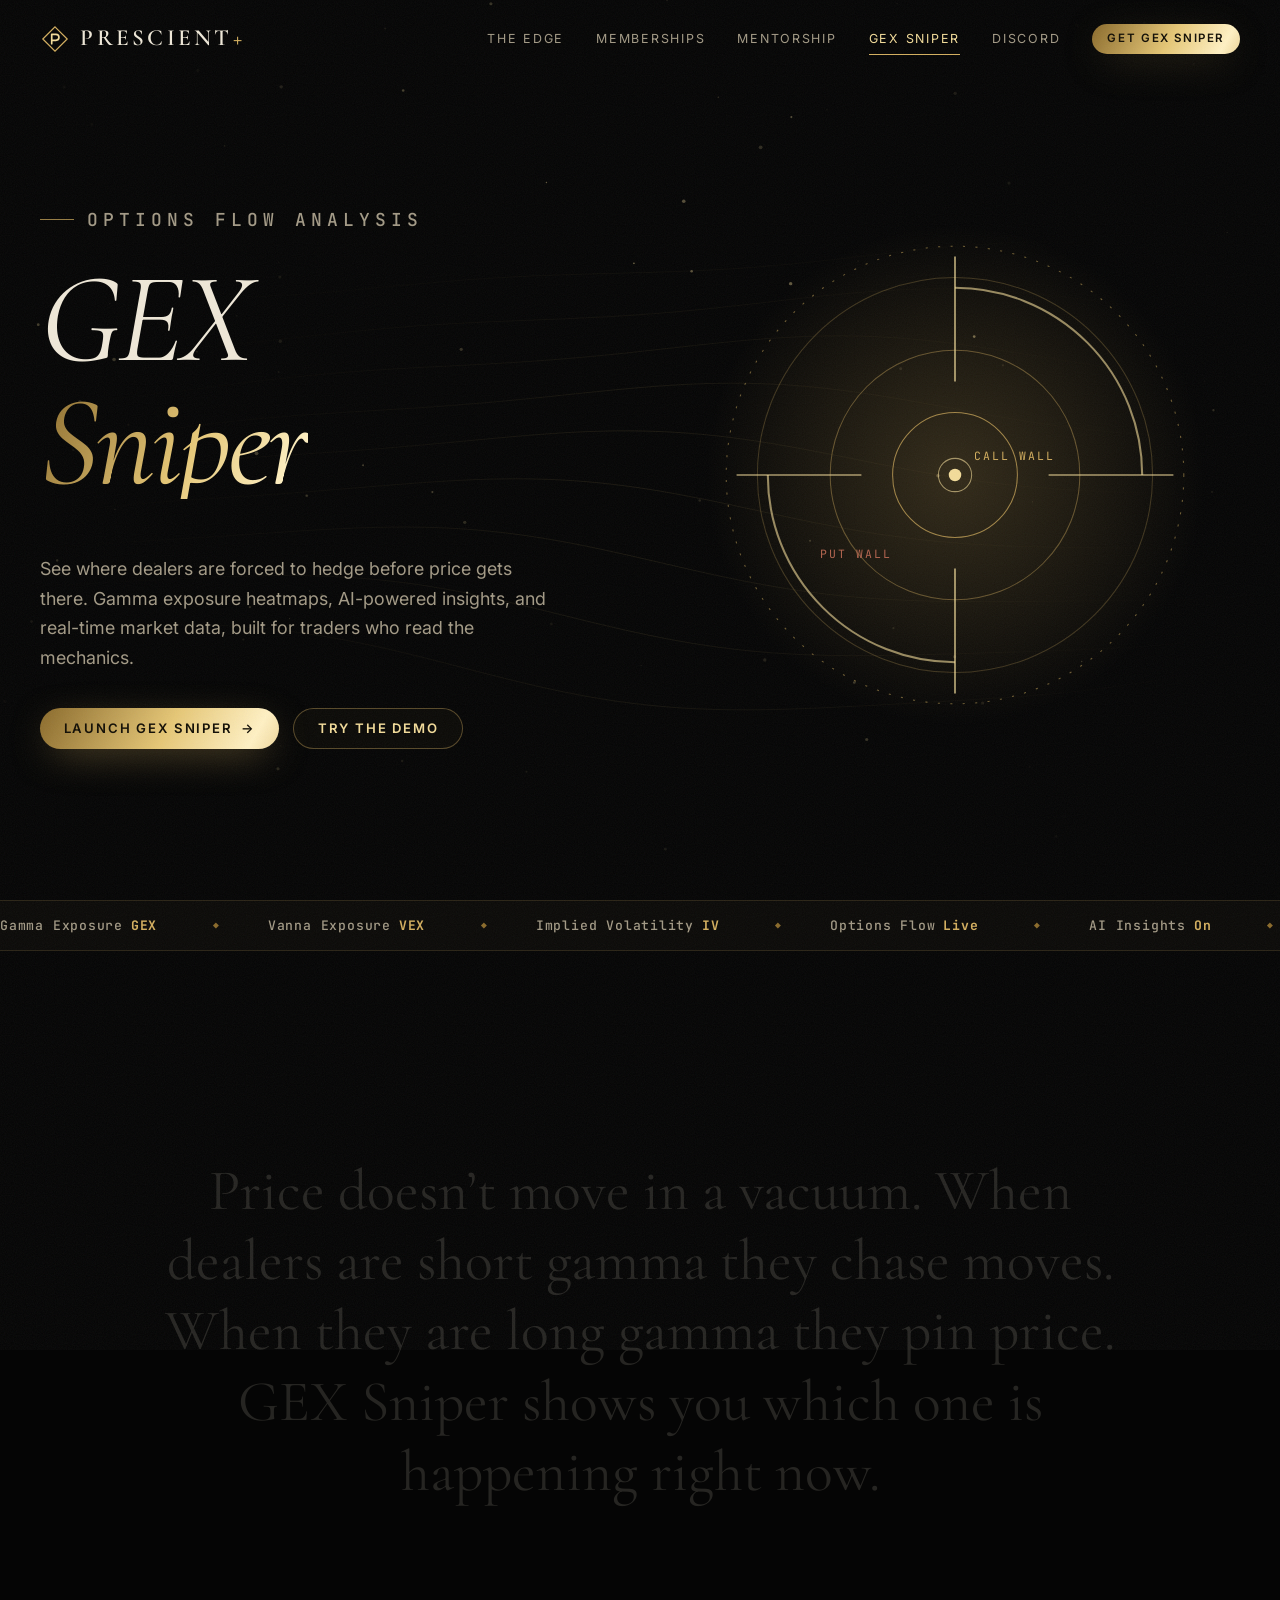
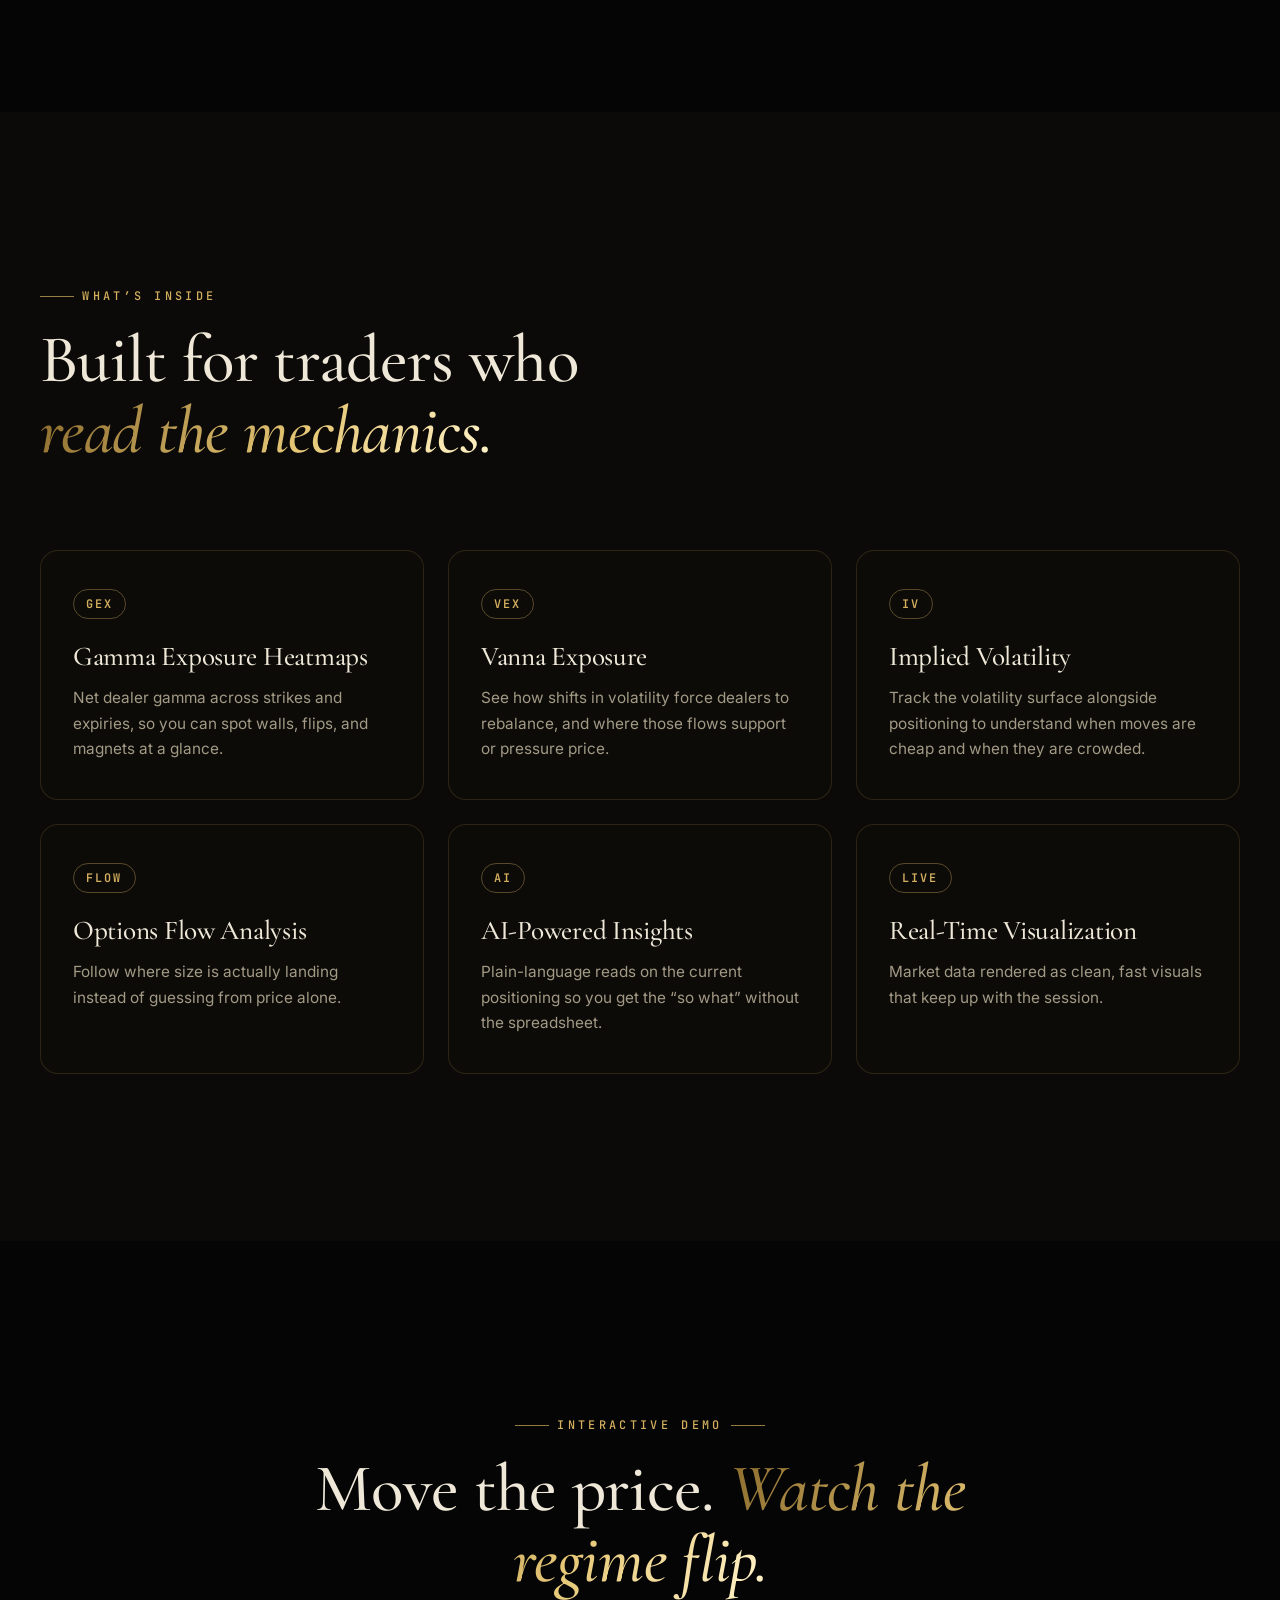
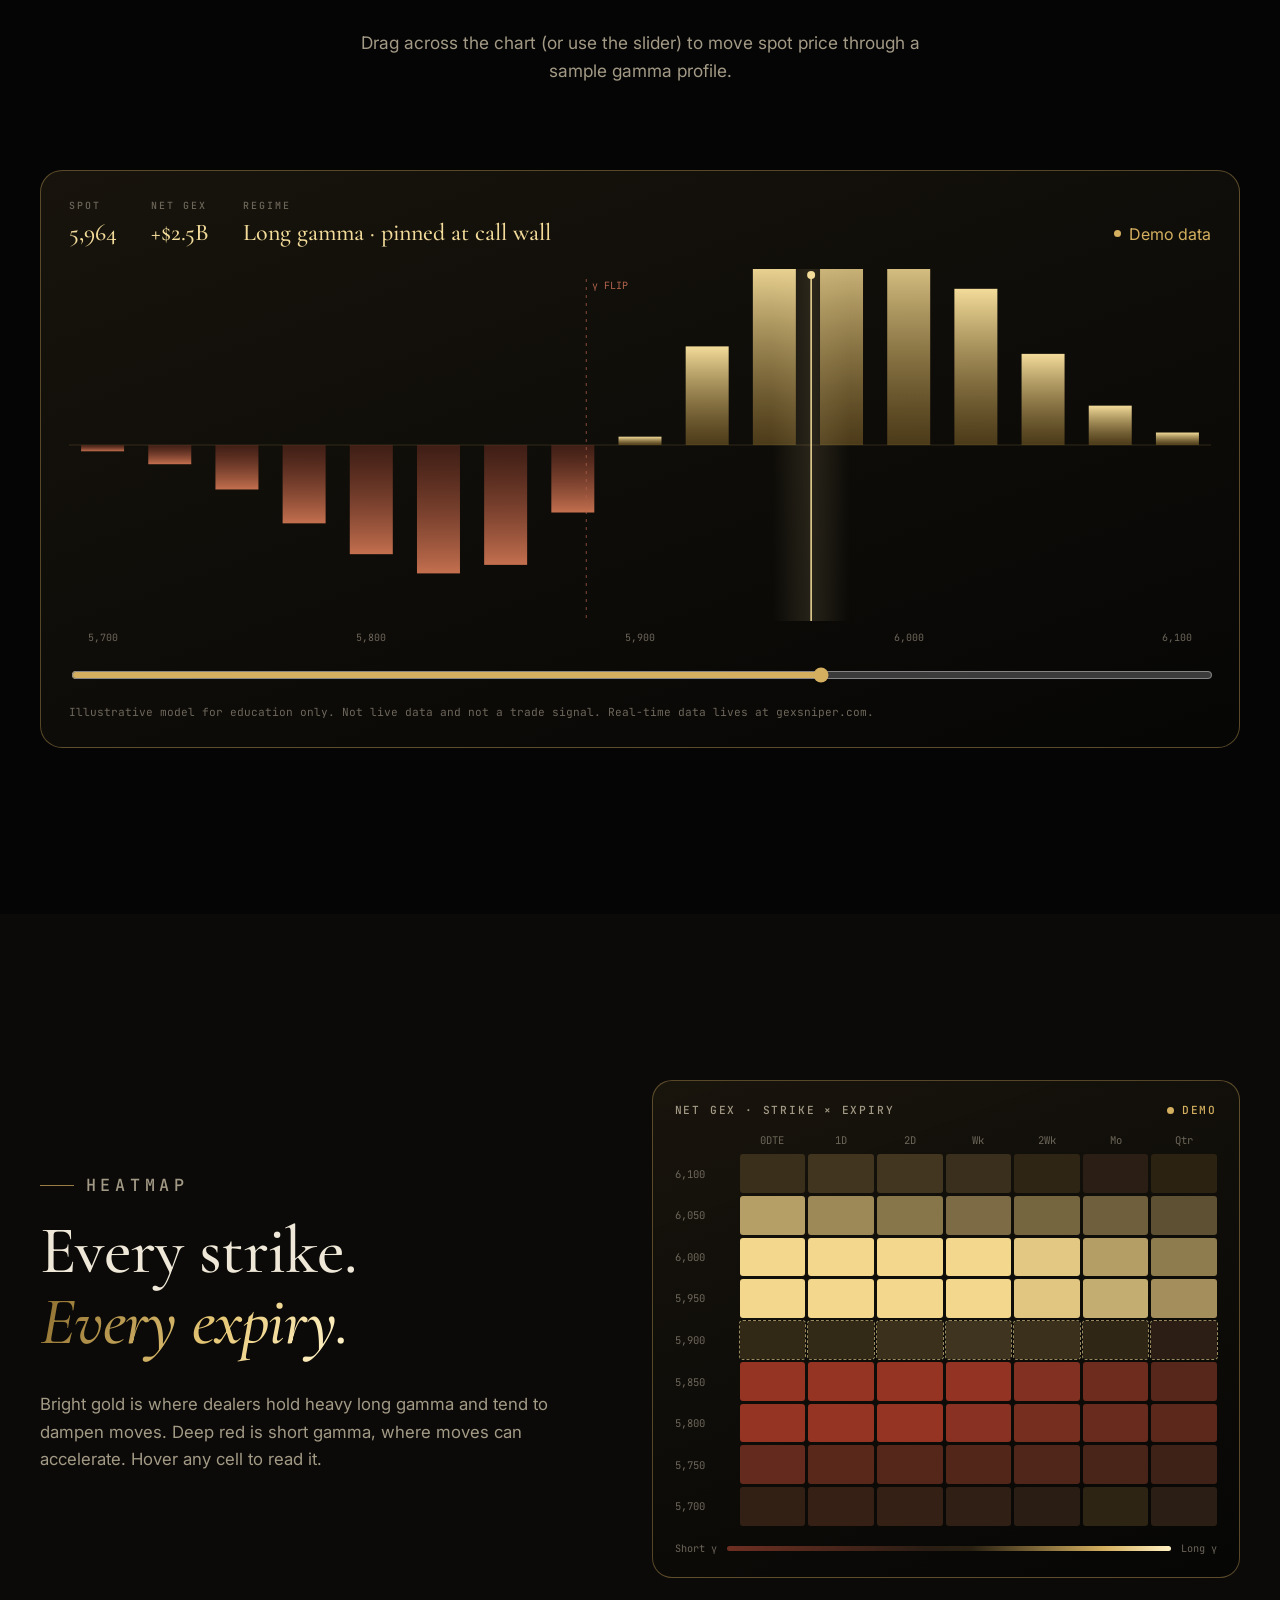
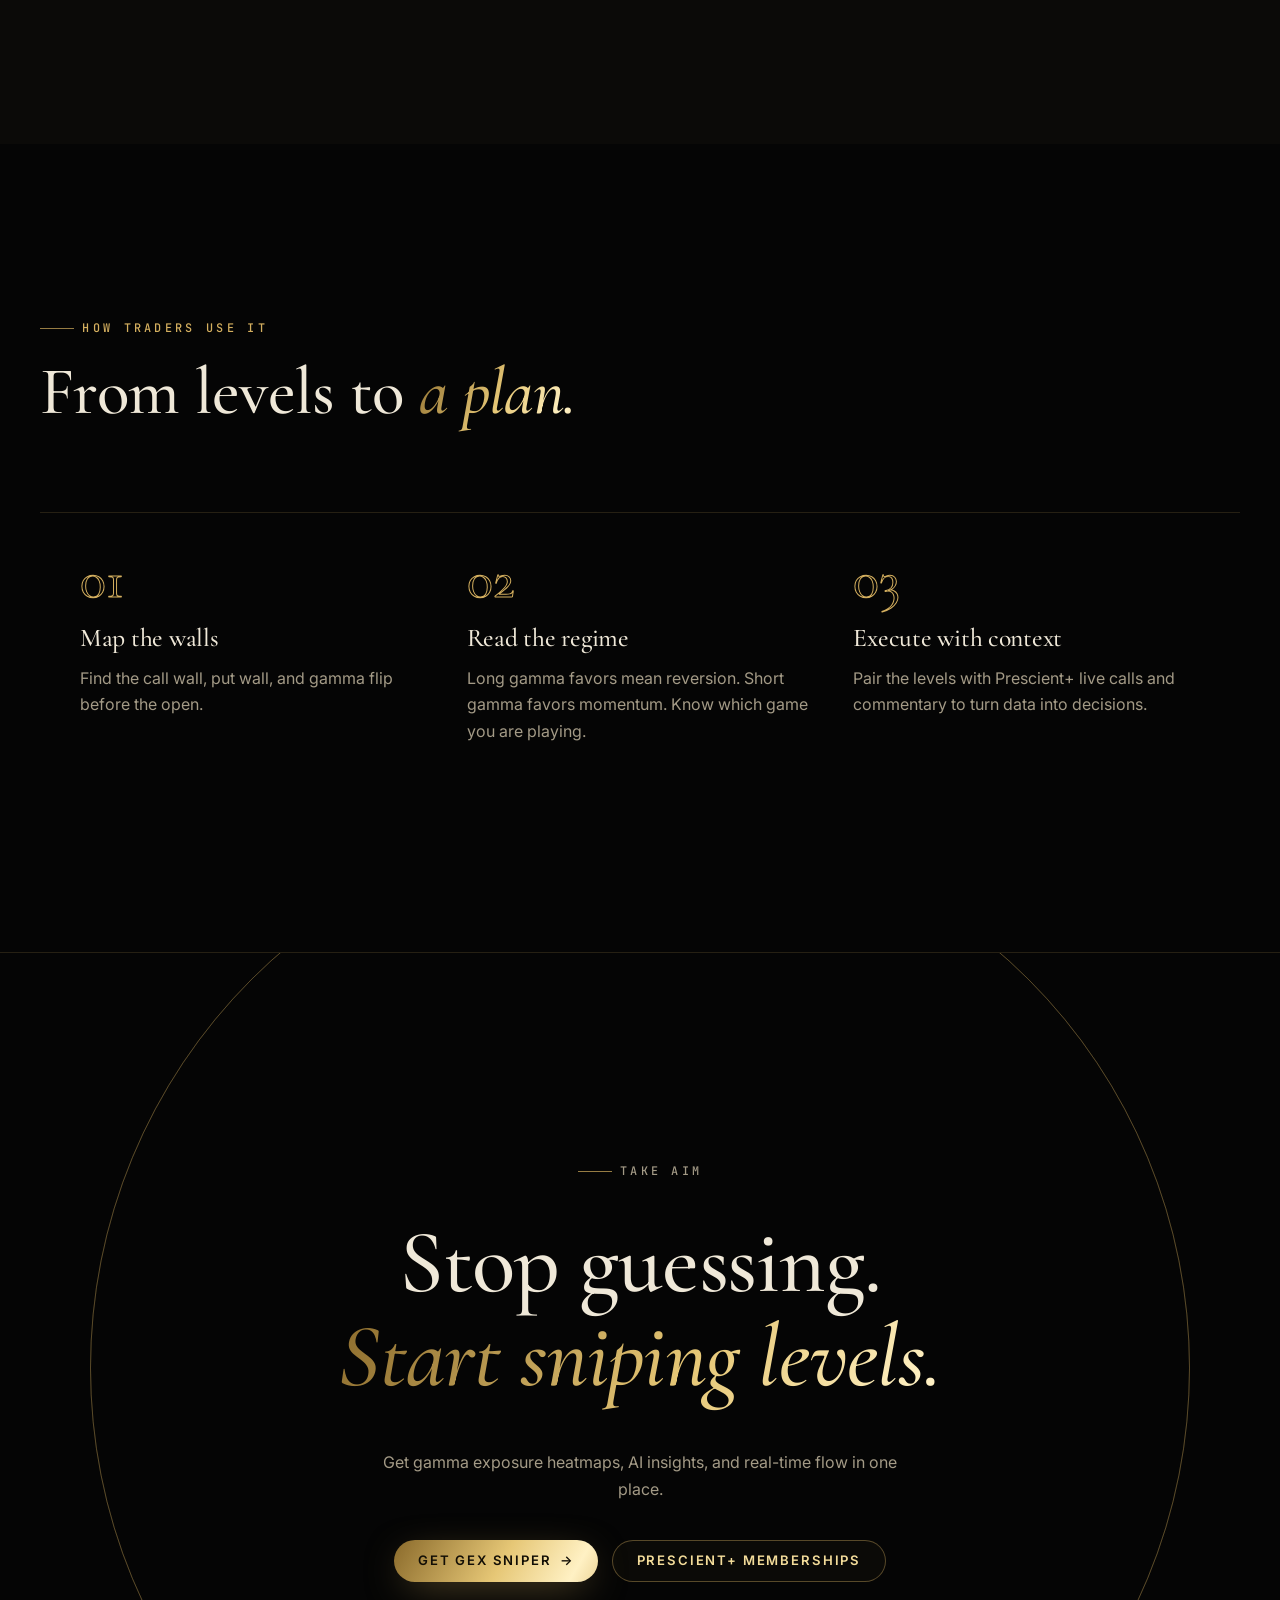
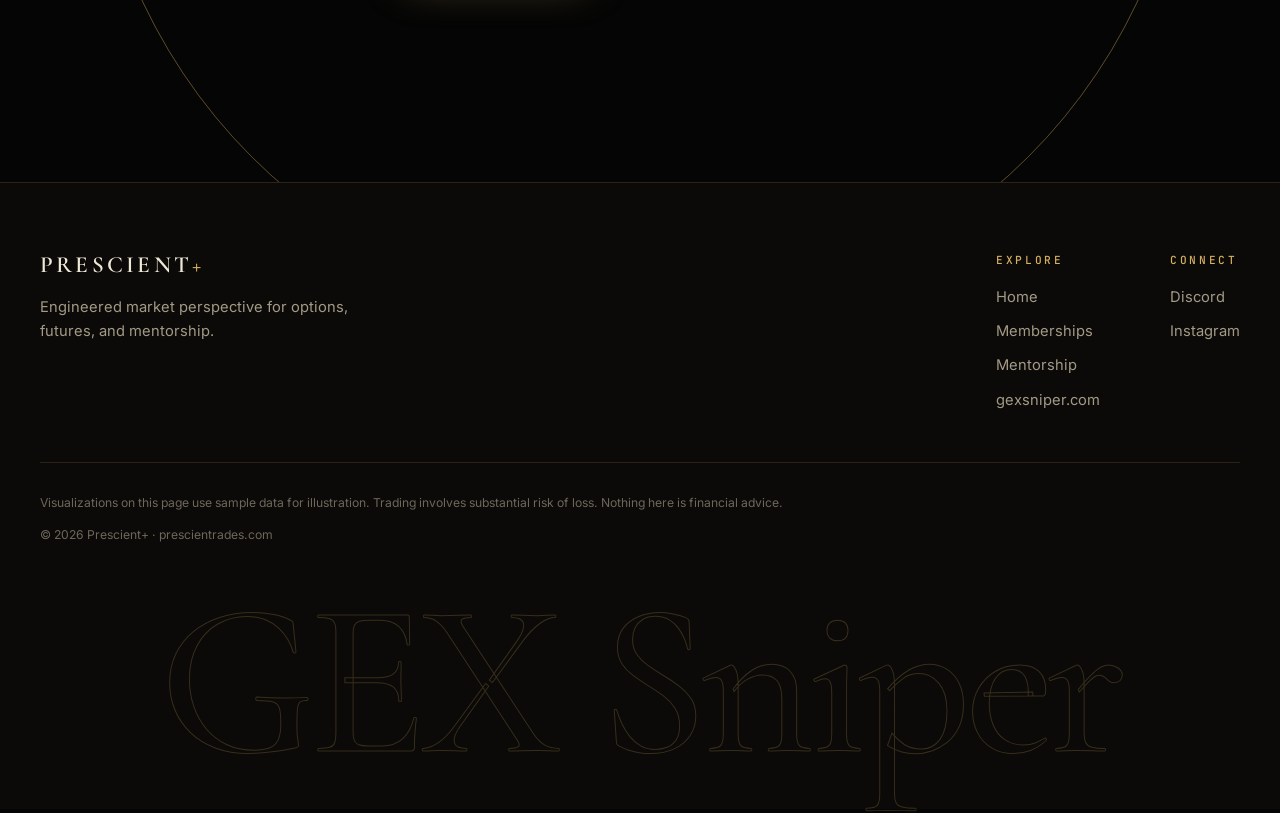
==== gex-sniper.html @ 13429744 "Rebuild site with black and gold immersive design, add GEX Sniper page - New elegant black/gold desi" ====
<!doctype html>
<html lang="en">
<head>
  <meta charset="UTF-8" />
  <meta name="viewport" content="width=device-width, initial-scale=1.0" />
  <title>GEX Sniper | Gamma Exposure Heatmaps &amp; Options Flow Analysis · Prescient+</title>
  <meta name="description" content="GEX Sniper: advanced options flow analysis with gamma exposure heatmaps, AI-powered insights, and real-time market data visualization. Recommended by Prescient+." />
  <link rel="canonical" href="https://prescientrades.com/gex-sniper.html" />
  <meta name="theme-color" content="#050505" />
  <meta property="og:type" content="website" />
  <meta property="og:title" content="GEX Sniper | See Where Dealers Are Forced to Hedge" />
  <meta property="og:description" content="Gamma exposure heatmaps, AI-powered insights, and real-time options flow." />
  <meta property="og:image" content="https://prescientrades.com/og-image.png" />
  <link rel="icon" type="image/svg+xml" href="favicon.svg" />
  <link rel="preconnect" href="https://fonts.googleapis.com" />
  <link rel="preconnect" href="https://fonts.gstatic.com" crossorigin />
  <link href="https://fonts.googleapis.com/css2?family=Cormorant+Garamond:ital,wght@0,400;0,500;0,600;1,400;1,500&family=Inter:wght@400;500;600;700&family=JetBrains+Mono:wght@400;500;600&display=swap" rel="stylesheet" />
  <link rel="stylesheet" href="styles.css" />
</head>
<body>
  <div class="loader" id="loader" aria-hidden="true">
    <div class="loader__mark">
      <svg viewBox="0 0 32 32" fill="none"><circle cx="16" cy="16" r="11" stroke="#d4af5f" stroke-width="1"/><path d="M16 2v8M16 22v8M2 16h8M22 16h8" stroke="#f3dc9a" stroke-width="1.2" stroke-linecap="round"/></svg>
      <div class="loader__word">GEX Sniper</div>
    </div>
  </div>
  <div class="grain" aria-hidden="true"></div>
  <div class="progress" id="progress" aria-hidden="true"></div>
  <div class="cursor" aria-hidden="true"></div><div class="cursor-dot" aria-hidden="true"></div>

  <header class="nav" id="nav">
    <div class="container nav__inner">
      <a href="index.html" class="logo" aria-label="Prescient+ home">
        <svg viewBox="0 0 32 32" fill="none" aria-hidden="true"><path d="M16 3 L29 16 L16 29 L3 16 Z" stroke="#d4af5f" stroke-width="1.3"/><path d="M12.5 21 V11 h4.5 a3.2 3.2 0 0 1 0 6.4 h-4.5" stroke="#f3dc9a" stroke-width="1.8" stroke-linecap="round" stroke-linejoin="round"/></svg>
        <span>Prescient<b>+</b></span>
      </a>
      <nav class="nav__links" id="navLinks" aria-label="Main">
        <a href="index.html#edge">The Edge</a>
        <a href="index.html#memberships">Memberships</a>
        <a href="index.html#mentorship">Mentorship</a>
        <a href="gex-sniper.html" class="is-active">GEX Sniper</a>
        <a href="https://discord.gg/n8b2zAraX" target="_blank" rel="noopener">Discord</a>
        <a href="https://gexsniper.com/" class="btn btn--gold btn--sm magnetic" target="_blank" rel="noopener">Get GEX Sniper</a>
      </nav>
      <button class="nav__burger" id="navBurger" aria-label="Toggle menu" aria-expanded="false"><span></span><span></span></button>
    </div>
  </header>

  <main id="top">
    <section class="gx-hero">
      <canvas class="hero__canvas" id="heroCanvas" aria-hidden="true"></canvas>
      <div class="hero__vignette" aria-hidden="true"></div>
      <div class="container gx-hero__inner">
        <div>
          <p class="eyebrow hero__fade">Options Flow Analysis</p>
          <h1 class="hero__title"><span class="line"><span>GEX</span></span><span class="line"><span class="gold-text"><em>Sniper</em></span></span></h1>
          <p class="hero__fade d1">See where dealers are forced to hedge before price gets there. Gamma exposure heatmaps, AI-powered insights, and real-time market data, built for traders who read the mechanics.</p>
          <div class="hero__ctas hero__fade d2 gx-ctas">
            <a href="https://gexsniper.com/" class="btn btn--gold magnetic" target="_blank" rel="noopener">Launch GEX Sniper <span class="arrow">→</span></a>
            <a href="#profile" class="btn btn--line magnetic">Try the Demo</a>
          </div>
        </div>
        <div class="gx-scope hero__fade d2" aria-hidden="true" id="scope">
          <svg viewBox="0 0 500 500" fill="none">
            <defs><radialGradient id="sg"><stop offset="0" stop-color="#d4af5f" stop-opacity=".22"/><stop offset="1" stop-color="#d4af5f" stop-opacity="0"/></radialGradient></defs>
            <circle cx="250" cy="250" r="240" fill="url(#sg)"/>
            <g class="rot" stroke="#d4af5f" stroke-opacity=".5">
              <circle cx="250" cy="250" r="220" stroke-dasharray="2 10"/>
              <circle cx="250" cy="250" r="190" stroke-opacity=".25"/>
            </g>
            <g class="rot2" stroke="#f3dc9a" stroke-opacity=".6">
              <path d="M250 70 A180 180 0 0 1 430 250" stroke-width="2"/>
              <path d="M250 430 A180 180 0 0 1 70 250" stroke-width="2"/>
            </g>
            <circle cx="250" cy="250" r="120" stroke="#d4af5f" stroke-opacity=".4"/>
            <circle cx="250" cy="250" r="60" stroke="#d4af5f" stroke-opacity=".7"/>
            <path d="M250 40v120M250 340v120M40 250h120M340 250h120" stroke="#f3dc9a" stroke-width="1.2"/>
            <g id="scopeDot"><circle cx="250" cy="250" r="6" fill="#f3dc9a"/><circle cx="250" cy="250" r="16" stroke="#f3dc9a" stroke-opacity=".6"/></g>
            <text x="268" y="236" fill="#d4af5f" font-family="JetBrains Mono" font-size="11" letter-spacing="2">CALL WALL</text>
            <text x="120" y="330" fill="#b5654f" font-family="JetBrains Mono" font-size="11" letter-spacing="2">PUT WALL</text>
          </svg>
        </div>
      </div>
    </section>

    <div class="marquee" aria-hidden="true">
      <div class="marquee__track" id="marquee">
        <span>Gamma Exposure <b class="up">GEX</b></span>
        <span>Vanna Exposure <b class="up">VEX</b></span>
        <span>Implied Volatility <b class="up">IV</b></span>
        <span>Options Flow <b class="up">Live</b></span>
        <span>AI Insights <b class="up">On</b></span>
        <span>Heatmaps <b class="up">Strike × Expiry</b></span>
      </div>
    </div>

    <section class="manifesto">
      <div class="container">
        <p class="manifesto__text" data-words>Price doesn&rsquo;t move in a vacuum. When dealers are short gamma they <span class="g">chase moves</span>. When they are long gamma they <span class="g">pin price</span>. GEX Sniper shows you which one is happening right now.</p>
      </div>
    </section>

    <section class="section section--ink">
      <div class="container">
        <div class="section__head reveal">
          <p class="eyebrow">What&rsquo;s Inside</p>
          <h2>Built for traders who<br /><em class="gold-text">read the mechanics.</em></h2>
        </div>
        <div class="features">
          <article class="feature reveal"><span class="feature__k">GEX</span><h3>Gamma Exposure Heatmaps</h3><p>Net dealer gamma across strikes and expiries, so you can spot walls, flips, and magnets at a glance.</p></article>
          <article class="feature reveal" style="--d:.08s"><span class="feature__k">VEX</span><h3>Vanna Exposure</h3><p>See how shifts in volatility force dealers to rebalance, and where those flows support or pressure price.</p></article>
          <article class="feature reveal" style="--d:.16s"><span class="feature__k">IV</span><h3>Implied Volatility</h3><p>Track the volatility surface alongside positioning to understand when moves are cheap and when they are crowded.</p></article>
          <article class="feature reveal"><span class="feature__k">FLOW</span><h3>Options Flow Analysis</h3><p>Follow where size is actually landing instead of guessing from price alone.</p></article>
          <article class="feature reveal" style="--d:.08s"><span class="feature__k">AI</span><h3>AI-Powered Insights</h3><p>Plain-language reads on the current positioning so you get the &ldquo;so what&rdquo; without the spreadsheet.</p></article>
          <article class="feature reveal" style="--d:.16s"><span class="feature__k">LIVE</span><h3>Real-Time Visualization</h3><p>Market data rendered as clean, fast visuals that keep up with the session.</p></article>
        </div>
      </div>
    </section>

    <section class="section" id="profile">
      <div class="container">
        <div class="section__head section__head--center reveal">
          <p class="eyebrow">Interactive Demo</p>
          <h2>Move the price. <em class="gold-text">Watch the regime flip.</em></h2>
          <p class="section__sub">Drag across the chart (or use the slider) to move spot price through a sample gamma profile.</p>
        </div>
        <div class="profile reveal">
          <div class="profile__top">
            <div class="profile__stats">
              <div class="profile__stat"><small>Spot</small><b id="pSpot">5,900</b></div>
              <div class="profile__stat"><small>Net GEX</small><b id="pGex">+$1.8B</b></div>
              <div class="profile__stat"><small>Regime</small><b id="pRegime">Long gamma · pinning</b></div>
            </div>
            <span class="heat__live">Demo data</span>
          </div>
          <canvas id="gexProfile" aria-label="Sample gamma exposure profile by strike"></canvas>
          <input class="range" id="spotRange" type="range" min="0" max="1000" value="560" aria-label="Spot price" />
          <p class="profile__hint">Illustrative model for education only. Not live data and not a trade signal. Real-time data lives at gexsniper.com.</p>
        </div>
      </div>
    </section>

    <section class="section section--ink">
      <div class="container gex-teaser">
        <div class="gex-teaser__copy reveal">
          <p class="eyebrow">Heatmap</p>
          <h2>Every strike.<br /><em class="gold-text">Every expiry.</em></h2>
          <p>Bright gold is where dealers hold heavy long gamma and tend to dampen moves. Deep red is short gamma, where moves can accelerate. Hover any cell to read it.</p>
        </div>
        <div class="reveal" style="--d:.15s">
          <div class="heat" data-heatmap>
            <div class="heat__head"><span>Net GEX · Strike × Expiry</span><span class="heat__live">Demo</span></div>
            <div class="heat__grid"></div>
            <div class="heat__legend"><span>Short γ</span><i></i><span>Long γ</span></div>
            <div class="heat__tip"></div>
          </div>
        </div>
      </div>
    </section>

    <section class="section">
      <div class="container">
        <div class="section__head reveal">
          <p class="eyebrow">How Traders Use It</p>
          <h2>From levels to <em class="gold-text">a plan.</em></h2>
        </div>
        <ol class="steps3">
          <li class="reveal"><h3>Map the walls</h3><p>Find the call wall, put wall, and gamma flip before the open.</p></li>
          <li class="reveal" style="--d:.1s"><h3>Read the regime</h3><p>Long gamma favors mean reversion. Short gamma favors momentum. Know which game you are playing.</p></li>
          <li class="reveal" style="--d:.2s"><h3>Execute with context</h3><p>Pair the levels with Prescient+ live calls and commentary to turn data into decisions.</p></li>
        </ol>
      </div>
    </section>

    <section class="cta">
      <div class="cta__rings" aria-hidden="true"><i></i><i></i><i></i></div>
      <div class="container reveal">
        <p class="eyebrow">Take Aim</p>
        <h2>Stop guessing.<br /><em class="gold-text">Start sniping levels.</em></h2>
        <p>Get gamma exposure heatmaps, AI insights, and real-time flow in one place.</p>
        <div class="hero__ctas">
          <a href="https://gexsniper.com/" class="btn btn--gold magnetic" target="_blank" rel="noopener">Get GEX Sniper <span class="arrow">→</span></a>
          <a href="index.html#memberships" class="btn btn--line magnetic">Prescient+ Memberships</a>
        </div>
      </div>
    </section>
  </main>

  <footer class="footer">
    <div class="container">
      <div class="footer__grid">
        <div class="footer__brand">
          <a href="index.html" class="logo"><span>Prescient<b>+</b></span></a>
          <p>Engineered market perspective for options, futures, and mentorship.</p>
        </div>
        <div class="footer__cols">
          <div><h4>Explore</h4><a href="index.html">Home</a><a href="index.html#memberships">Memberships</a><a href="index.html#mentorship">Mentorship</a><a href="https://gexsniper.com/" target="_blank" rel="noopener">gexsniper.com</a></div>
          <div><h4>Connect</h4><a href="https://discord.gg/n8b2zAraX" target="_blank" rel="noopener">Discord</a><a href="https://instagram.com/prescientrades" target="_blank" rel="noopener">Instagram</a></div>
        </div>
      </div>
      <div class="footer__legal">
        <p>Visualizations on this page use sample data for illustration. Trading involves substantial risk of loss. Nothing here is financial advice.</p>
        <p>© <span id="year">2026</span> Prescient+ · prescientrades.com</p>
      </div>
      <div class="footer__giant" aria-hidden="true">GEX Sniper</div>
    </div>
  </footer>

  <script src="main.js" defer></script>
</body>
</html>
---- styles.css ----
/* =========================================================
   Prescient+ — Black & Gold design system
   ========================================================= */
:root {
  --black: #050505;
  --ink: #0b0a08;
  --ink-2: #121009;
  --panel: rgba(20, 17, 11, 0.72);
  --line: rgba(212, 175, 95, 0.16);
  --line-strong: rgba(212, 175, 95, 0.38);

  --gold: #d4af5f;
  --gold-hi: #f3dc9a;
  --gold-lo: #8a6a2b;
  --gold-grad: linear-gradient(120deg, #8a6a2b 0%, #e6c776 28%, #fff1c4 46%, #d4af5f 62%, #8a6a2b 100%);

  --text: #efe8d8;
  --muted: #a39a86;
  --dim: #6d665a;
  --up: #d4af5f;
  --dn: #b5654f;

  --serif: "Cormorant Garamond", "Playfair Display", Georgia, serif;
  --sans: "Inter", system-ui, -apple-system, "Segoe UI", sans-serif;
  --mono: "JetBrains Mono", ui-monospace, monospace;

  --radius: 18px;
  --ease: cubic-bezier(.2, .8, .2, 1);
  --max: 1200px;
}

*, *::before, *::after { box-sizing: border-box; }
html { scroll-behavior: smooth; -webkit-text-size-adjust: 100%; }
body {
  margin: 0;
  background: var(--black);
  color: var(--text);
  font: 400 16px/1.65 var(--sans);
  -webkit-font-smoothing: antialiased;
  overflow-x: hidden;
}
img, svg, canvas { display: block; max-width: 100%; }
a { color: inherit; text-decoration: none; }
h1, h2, h3 { font-family: var(--serif); font-weight: 500; line-height: 1.05; margin: 0 0 .5em; letter-spacing: -.01em; }
h2 { font-size: clamp(2.3rem, 5.4vw, 4.2rem); }
h3 { font-size: 1.6rem; }
p { margin: 0 0 1em; }
em { font-style: italic; }
::selection { background: var(--gold); color: var(--black); }

.container { width: min(100% - 32px, var(--max)); margin-inline: auto; }
.container--narrow { width: min(100% - 32px, 820px); }

.gold-text {
  background: var(--gold-grad);
  background-size: 220% auto;
  -webkit-background-clip: text; background-clip: text;
  color: transparent;
  animation: sheen 7s linear infinite;
}
@keyframes sheen { to { background-position: 220% center; } }

.eyebrow {
  display: inline-flex; align-items: center; gap: .7em;
  font: 500 .74rem/1 var(--mono); letter-spacing: .28em; text-transform: uppercase;
  color: var(--gold); margin-bottom: 1.4rem;
}
.eyebrow::before { content: ""; width: 34px; height: 1px; background: var(--gold); opacity: .7; }

/* ---------- grain + cursor + progress ---------- */
.grain {
  position: fixed; inset: -50%; z-index: 100; pointer-events: none; opacity: .055;
  background-image: url("data:image/svg+xml,%3Csvg xmlns='http://www.w3.org/2000/svg' width='160' height='160'%3E%3Cfilter id='n'%3E%3CfeTurbulence type='fractalNoise' baseFrequency='.9' numOctaves='3' stitchTiles='stitch'/%3E%3C/filter%3E%3Crect width='100%25' height='100%25' filter='url(%23n)'/%3E%3C/svg%3E");
  animation: grain 1.2s steps(6) infinite;
}
@keyframes grain { 0%{transform:translate(0,0)} 25%{transform:translate(-3%,2%)} 50%{transform:translate(2%,-3%)} 75%{transform:translate(-2%,-1%)} 100%{transform:translate(1%,3%)} }

.cursor, .cursor-dot { position: fixed; top: 0; left: 0; z-index: 120; pointer-events: none; border-radius: 50%; transform: translate(-50%, -50%); }
.cursor { width: 38px; height: 38px; border: 1px solid rgba(212,175,95,.55); transition: width .3s var(--ease), height .3s var(--ease), background .3s, border-color .3s; }
.cursor, .cursor-dot { opacity: 0; }
.has-cursor .cursor, .has-cursor .cursor-dot { opacity: 1; }
.cursor-dot { width: 5px; height: 5px; background: var(--gold-hi); }
.cursor.is-hover { width: 70px; height: 70px; background: rgba(212,175,95,.08); border-color: var(--gold); }
@media (hover: none), (pointer: coarse) { .cursor, .cursor-dot { display: none; } }

.progress { position: fixed; top: 0; left: 0; height: 2px; width: 100%; z-index: 110; transform-origin: 0 50%; transform: scaleX(0); background: var(--gold-grad); }

/* ---------- preloader ---------- */
.loader {
  position: fixed; inset: 0; z-index: 200; display: grid; place-items: center;
  background: var(--black); transition: opacity .8s var(--ease), visibility .8s;
}
.loader__mark { text-align: center; }
.loader__mark svg { width: 74px; height: 74px; margin: 0 auto 18px; }
.loader__mark svg path { stroke-dasharray: 120; stroke-dashoffset: 120; animation: draw 1.4s var(--ease) forwards; }
.loader__word { font: 500 1.6rem/1 var(--serif); letter-spacing: .5em; text-transform: uppercase; color: var(--gold); opacity: 0; animation: fadeUp .9s .5s var(--ease) forwards; padding-left: .5em; }
.loader.is-done { opacity: 0; visibility: hidden; }
@keyframes draw { to { stroke-dashoffset: 0; } }
@keyframes fadeUp { from { opacity: 0; transform: translateY(12px); } to { opacity: 1; transform: none; } }

/* ---------- buttons ---------- */
.btn {
  --bx: 0px; --by: 0px;
  position: relative; display: inline-flex; align-items: center; justify-content: center; gap: .6em;
  padding: 1em 1.8em; border-radius: 999px; overflow: hidden; isolation: isolate;
  font: 600 .82rem/1 var(--sans); letter-spacing: .14em; text-transform: uppercase;
  transform: translate(var(--bx), var(--by));
  transition: transform .35s var(--ease), color .35s, border-color .35s, box-shadow .35s;
  cursor: pointer; border: 0; white-space: nowrap;
}
.btn--gold { background: var(--gold-grad); background-size: 200% auto; color: #120e05; box-shadow: 0 10px 40px -12px rgba(212,175,95,.6); }
.btn--gold:hover { background-position: right center; box-shadow: 0 14px 50px -10px rgba(212,175,95,.85); }
.btn--line { border: 1px solid var(--line-strong); color: var(--gold-hi); background: rgba(212,175,95,.03); }
.btn--line::before { content: ""; position: absolute; inset: 0; z-index: -1; background: var(--gold); transform: translateY(101%); transition: transform .45s var(--ease); }
.btn--line:hover { color: #120e05; border-color: var(--gold); }
.btn--line:hover::before { transform: none; }
.btn--sm { padding: .8em 1.3em; font-size: .72rem; }
.btn--block { width: 100%; }
.btn .arrow { transition: transform .35s var(--ease); }
.btn:hover .arrow { transform: translateX(4px); }

/* ---------- nav ---------- */
.nav { position: fixed; inset: 0 0 auto; z-index: 90; transition: background .4s, border-color .4s, transform .4s var(--ease); border-bottom: 1px solid transparent; }
.nav.is-scrolled { background: rgba(5,5,5,.78); backdrop-filter: blur(16px); -webkit-backdrop-filter: blur(16px); border-color: var(--line); }
.nav.is-hidden { transform: translateY(-100%); }
.nav__inner { display: flex; align-items: center; justify-content: space-between; height: 78px; }
.logo { display: inline-flex; align-items: center; gap: .65rem; font: 600 1.45rem/1 var(--serif); letter-spacing: .14em; text-transform: uppercase; }
.logo svg { width: 30px; height: 30px; }
.logo b { color: var(--gold); font-weight: 600; }
.nav__links { display: flex; align-items: center; gap: 2rem; font-size: .78rem; letter-spacing: .14em; text-transform: uppercase; }
.nav__links > a:not(.btn) { position: relative; color: var(--muted); transition: color .3s; }
.nav__links > a:not(.btn)::after { content: ""; position: absolute; left: 0; right: 0; bottom: -6px; height: 1px; background: var(--gold); transform: scaleX(0); transition: transform .35s var(--ease); }
.nav__links > a:not(.btn):hover, .nav__links > a.is-active { color: var(--gold-hi); }
.nav__links > a:not(.btn):hover::after, .nav__links > a.is-active::after { transform: scaleX(1); }
.nav__burger { display: none; width: 44px; height: 44px; background: none; border: 1px solid var(--line-strong); border-radius: 50%; cursor: pointer; position: relative; }
.nav__burger span { position: absolute; left: 13px; right: 13px; height: 1px; background: var(--gold-hi); transition: transform .35s var(--ease), opacity .3s; }
.nav__burger span:nth-child(1) { top: 17px; } .nav__burger span:nth-child(2) { top: 26px; }
.nav__burger[aria-expanded="true"] span:nth-child(1) { transform: translateY(4.5px) rotate(45deg); }
.nav__burger[aria-expanded="true"] span:nth-child(2) { transform: translateY(-4.5px) rotate(-45deg); }

@media (max-width: 960px) {
  .nav__burger { display: block; z-index: 2; }
  .nav__links {
    position: fixed; inset: 0; flex-direction: column; justify-content: center; gap: 1.6rem;
    background: rgba(5,5,5,.97); font-size: 1rem; opacity: 0; visibility: hidden; transition: opacity .4s, visibility .4s;
  }
  .nav__links > a:not(.btn) { font-family: var(--serif); font-size: 2rem; letter-spacing: .04em; text-transform: none; color: var(--text); }
  .nav__links.is-open { opacity: 1; visibility: visible; }
}

/* ---------- hero ---------- */
.hero { position: relative; min-height: 100svh; display: flex; align-items: center; overflow: hidden; padding: 120px 0 140px; }
.hero__canvas { position: absolute; inset: 0; width: 100%; height: 100%; }
.hero__vignette { position: absolute; inset: 0; pointer-events: none; background: radial-gradient(ellipse 70% 60% at 50% 45%, transparent 0%, rgba(5,5,5,.55) 60%, var(--black) 100%); }
.hero__halo { position: absolute; width: 900px; height: 900px; left: 50%; top: 50%; translate: -50% -55%; pointer-events: none; background: radial-gradient(circle, rgba(212,175,95,.16), transparent 62%); filter: blur(10px); animation: breathe 8s ease-in-out infinite; }
@keyframes breathe { 50% { transform: scale(1.12); opacity: .7; } }
.hero__content { position: relative; z-index: 2; text-align: center; }
.hero__title { font-size: clamp(3rem, 8.4vw, 7.2rem); font-weight: 400; line-height: .95; margin-bottom: .35em; }
.hero__title .line { display: block; overflow: hidden; padding-bottom: .08em; }
.hero__title .line > span { display: inline-block; transform: translateY(110%); transition: transform 1.3s var(--ease); }
.is-loaded .hero__title .line > span { transform: none; }
.is-loaded .hero__title .line:nth-child(2) > span { transition-delay: .15s; }
.hero__sub { max-width: 640px; margin: 0 auto 2.6rem; color: var(--muted); font-size: clamp(1rem, 1.6vw, 1.15rem); }
.hero__sub strong { color: var(--gold-hi); font-weight: 500; }
.hero__ctas { display: flex; flex-wrap: wrap; gap: 14px; justify-content: center; }
.hero__fade { opacity: 0; transform: translateY(18px); transition: opacity 1.1s var(--ease), transform 1.1s var(--ease); }
.is-loaded .hero__fade { opacity: 1; transform: none; }
.is-loaded .hero__fade.d1 { transition-delay: .45s; } .is-loaded .hero__fade.d2 { transition-delay: .6s; } .is-loaded .hero__fade.d3 { transition-delay: .75s; }
.hero__scroll { position: absolute; left: 50%; bottom: 28px; z-index: 2; translate: -50% 0; display: flex; flex-direction: column; align-items: center; gap: 10px; font: 500 .62rem var(--mono); letter-spacing: .3em; color: var(--dim); text-transform: uppercase; }
.hero__scroll i { width: 1px; height: 46px; background: linear-gradient(var(--gold), transparent); animation: drip 2.2s var(--ease) infinite; transform-origin: top; }
@keyframes drip { 0% { transform: scaleY(0); } 50% { transform: scaleY(1); } 100% { transform: scaleY(1); opacity: 0; } }

/* ---------- marquee ---------- */
.marquee { border-block: 1px solid var(--line); background: var(--ink); overflow: hidden; padding: 16px 0; }
.marquee__track { display: flex; width: max-content; gap: 3rem; animation: marquee 38s linear infinite; font: 500 .82rem var(--mono); letter-spacing: .06em; color: var(--muted); }
.marquee:hover .marquee__track { animation-play-state: paused; }
.marquee__track span { display: inline-flex; gap: .6em; align-items: center; }
.marquee__track span::after { content: "◆"; color: var(--gold-lo); font-size: .6rem; margin-left: 3rem; }
.up { color: var(--up); } .dn { color: var(--dn); }
@keyframes marquee { to { transform: translateX(-50%); } }

/* ---------- sections ---------- */
.section { position: relative; padding: clamp(90px, 13vw, 170px) 0; }
.section--ink { background: var(--ink); }
.section__head { max-width: 760px; margin-bottom: clamp(48px, 7vw, 84px); }
.section__head--center { margin-inline: auto; text-align: center; }
.section__head--center .eyebrow::after { content: ""; width: 34px; height: 1px; background: var(--gold); opacity: .7; }
.section__sub { color: var(--muted); font-size: 1.08rem; max-width: 620px; }
.section__head--center .section__sub { margin-inline: auto; }

.reveal { opacity: 0; transform: translateY(40px); transition: opacity 1.1s var(--ease), transform 1.1s var(--ease); transition-delay: var(--d, 0s); }
.reveal.is-in { opacity: 1; transform: none; }

/* ---------- manifesto (scroll-lit words) ---------- */
.manifesto { padding: clamp(110px, 16vw, 220px) 0; }
.manifesto__text { font: 400 clamp(1.9rem, 4.6vw, 3.6rem)/1.22 var(--serif); max-width: 1000px; margin: 0 auto; text-align: center; }
.manifesto__text .w { color: rgba(239,232,216,.14); transition: color .5s var(--ease); }
.manifesto__text .w.is-lit { color: var(--text); }
.manifesto__text .w.g.is-lit { color: var(--gold); font-style: italic; }

/* ---------- edge cards ---------- */
.edge-grid { display: grid; grid-template-columns: repeat(3, 1fr); gap: 1px; background: var(--line); border: 1px solid var(--line); border-radius: var(--radius); overflow: hidden; }
.edge-card { position: relative; background: var(--black); padding: 44px 36px 48px; overflow: hidden; transition: background .5s; }
.edge-card::before {
  content: ""; position: absolute; inset: 0; opacity: 0; transition: opacity .5s; pointer-events: none;
  background: radial-gradient(420px circle at var(--mx, 50%) var(--my, 50%), rgba(212,175,95,.13), transparent 60%);
}
.edge-card:hover::before { opacity: 1; }
.edge-card__num { font: 500 .72rem var(--mono); color: var(--gold-lo); letter-spacing: .2em; }
.edge-card svg { width: 44px; height: 44px; margin: 30px 0 26px; stroke: var(--gold); stroke-width: 1.2; fill: none; transition: transform .6s var(--ease); }
.edge-card:hover svg { transform: rotate(-8deg) scale(1.1); }
.edge-card h3 { font-size: 1.75rem; }
.edge-card p { color: var(--muted); margin: 0; font-size: .97rem; }
@media (max-width: 900px) { .edge-grid { grid-template-columns: 1fr 1fr; } }
@media (max-width: 600px) { .edge-grid { grid-template-columns: 1fr; } }

/* ---------- memberships ---------- */
.tiers { display: grid; grid-template-columns: repeat(3, 1fr); gap: 24px; align-items: stretch; perspective: 1400px; }
.tier {
  --rx: 0deg; --ry: 0deg;
  position: relative; display: flex; flex-direction: column; padding: 42px 34px 34px; border-radius: 22px;
  background: linear-gradient(170deg, rgba(28,24,15,.9), rgba(10,9,7,.95)); border: 1px solid var(--line);
  transform: rotateX(var(--rx)) rotateY(var(--ry)); transform-style: preserve-3d;
  transition: transform .5s var(--ease), border-color .4s, box-shadow .5s;
}
.tier:hover { border-color: var(--line-strong); box-shadow: 0 40px 80px -40px rgba(212,175,95,.35); }
.tier__glare { position: absolute; inset: 0; border-radius: inherit; pointer-events: none; opacity: 0; transition: opacity .4s; background: radial-gradient(500px circle at var(--mx, 50%) var(--my, 0%), rgba(243,220,154,.12), transparent 55%); }
.tier:hover .tier__glare { opacity: 1; }
.tier--crown { border-color: rgba(212,175,95,.55); background: linear-gradient(170deg, rgba(48,38,18,.95), rgba(12,10,6,.97)); }
.tier--crown::after { content: ""; position: absolute; inset: -1px; border-radius: inherit; padding: 1px; pointer-events: none; background: conic-gradient(from var(--ang, 0deg), transparent 0 70%, var(--gold-hi) 80%, transparent 90%); -webkit-mask: linear-gradient(#000 0 0) content-box, linear-gradient(#000 0 0); -webkit-mask-composite: xor; mask-composite: exclude; animation: spin 6s linear infinite; }
@property --ang { syntax: "<angle>"; initial-value: 0deg; inherits: false; }
@keyframes spin { to { --ang: 360deg; } }
.tier__badge { position: absolute; top: -13px; left: 50%; translate: -50% 0; padding: 6px 16px; border-radius: 999px; background: var(--gold-grad); color: #120e05; font: 700 .64rem var(--mono); letter-spacing: .2em; text-transform: uppercase; white-space: nowrap; }
.tier__rank { font: 500 .7rem var(--mono); letter-spacing: .28em; color: var(--gold-lo); text-transform: uppercase; margin-bottom: 14px; }
.tier h3 { font-size: 2.4rem; margin-bottom: .15em; transform: translateZ(30px); }
.tier__tag { color: var(--muted); font-size: .93rem; min-height: 3em; }
.tier__price { display: flex; align-items: baseline; gap: 4px; margin: 18px 0 6px; font: 400 3.6rem/1 var(--serif); color: var(--gold-hi); transform: translateZ(40px); }
.tier__price small { font: 500 .85rem var(--sans); color: var(--muted); letter-spacing: .04em; }
.tier__price sup { font-size: 1.4rem; align-self: flex-start; margin-top: .5rem; }
.tier__fine { font-size: .78rem; color: var(--gold); margin-bottom: 0; min-height: 1.3em; }
.tier__rule { height: 1px; background: linear-gradient(90deg, transparent, var(--line-strong), transparent); margin: 26px 0; }
.tier ul { list-style: none; padding: 0; margin: 0 0 32px; display: grid; gap: 14px; flex: 1; }
.tier li { position: relative; padding-left: 28px; font-size: .95rem; color: #d8d0bf; }
.tier li::before { content: ""; position: absolute; left: 2px; top: .55em; width: 9px; height: 9px; border: 1px solid var(--gold); transform: rotate(45deg); }
.tier__note { text-align: center; font-size: .74rem; color: var(--dim); margin: 14px 0 0; letter-spacing: .04em; }
@media (max-width: 980px) { .tiers { grid-template-columns: 1fr; max-width: 520px; margin-inline: auto; gap: 34px; } }

/* ---------- mentorship ---------- */
.mentor { display: grid; grid-template-columns: 1.05fr .95fr; gap: clamp(40px, 6vw, 90px); align-items: center; }
.mentor__copy > p { color: var(--muted); font-size: 1.05rem; }
.pillars { list-style: none; padding: 0; margin: 30px 0 38px; display: grid; gap: 0; border-top: 1px solid var(--line); }
.pillars li { display: grid; grid-template-columns: 54px 1fr; gap: 6px; padding: 18px 0; border-bottom: 1px solid var(--line); transition: padding .4s var(--ease); }
.pillars li:hover { padding-left: 10px; }
.pillars span { font: 500 .75rem var(--mono); color: var(--gold); padding-top: 4px; }
.pillars strong { display: block; font: 500 1.3rem var(--serif); color: var(--text); }
.pillars em { font-style: normal; color: var(--muted); font-size: .93rem; }
.mentor__ctas { display: flex; flex-wrap: wrap; gap: 12px; }
.mentor__fine { font-size: .8rem; color: var(--dim); margin-top: 16px; }

.terminal { border: 1px solid var(--line-strong); border-radius: 16px; background: rgba(8,7,5,.9); box-shadow: 0 50px 100px -40px rgba(212,175,95,.3); overflow: hidden; }
.terminal__bar { display: flex; align-items: center; gap: 7px; padding: 14px 18px; border-bottom: 1px solid var(--line); }
.terminal__bar i { width: 10px; height: 10px; border-radius: 50%; border: 1px solid var(--gold-lo); }
.terminal__bar em { margin-left: auto; font: 400 .72rem var(--mono); color: var(--dim); font-style: normal; }
.terminal__body { padding: 26px 24px 30px; font: 400 .86rem/1.9 var(--mono); color: #cfc6b2; min-height: 330px; }
.terminal__body p { margin: 0; }
.t-gold { color: var(--gold-hi); } .t-dim { color: var(--dim); } .t-red { color: var(--dn); }
.caret { display: inline-block; width: 8px; height: 1.05em; background: var(--gold); vertical-align: -2px; animation: blink 1s steps(1) infinite; }
@keyframes blink { 50% { opacity: 0; } }
@media (max-width: 900px) { .mentor { grid-template-columns: 1fr; } }

/* ---------- GEX teaser / heatmap ---------- */
.gex-teaser { display: grid; grid-template-columns: 1fr 1.1fr; gap: clamp(40px, 6vw, 80px); align-items: center; }
.gex-teaser__copy p { color: var(--muted); font-size: 1.05rem; }
.gex-teaser__copy ul { list-style: none; padding: 0; margin: 0 0 34px; display: grid; gap: 10px; }
.gex-teaser__copy li { display: flex; gap: 12px; align-items: center; color: #d8d0bf; }
.gex-teaser__copy li::before { content: ""; width: 18px; height: 1px; background: var(--gold); }
.wordmark { font: 600 clamp(3rem, 7vw, 5.6rem)/.9 var(--serif); letter-spacing: -.02em; margin-bottom: .3em; }
.wordmark span { font-style: italic; font-weight: 400; }

.heat { position: relative; padding: 22px; border-radius: 20px; border: 1px solid var(--line-strong); background: linear-gradient(160deg, rgba(26,22,14,.9), rgba(6,6,5,.95)); }
.heat__head { display: flex; justify-content: space-between; align-items: center; margin-bottom: 16px; font: 500 .7rem var(--mono); letter-spacing: .16em; text-transform: uppercase; color: var(--muted); }
.heat__live { display: inline-flex; align-items: center; gap: 8px; color: var(--gold); }
.heat__live::before { content: ""; width: 7px; height: 7px; border-radius: 50%; background: var(--gold); box-shadow: 0 0 0 0 rgba(212,175,95,.7); animation: ping 1.8s infinite; }
@keyframes ping { 70% { box-shadow: 0 0 0 9px rgba(212,175,95,0); } 100% { box-shadow: 0 0 0 0 rgba(212,175,95,0); } }
.heat__grid { display: grid; grid-template-columns: 62px repeat(var(--cols, 7), 1fr); gap: 3px; font: 400 .66rem var(--mono); }
.heat__grid .lbl { color: var(--dim); display: flex; align-items: center; }
.heat__grid .col { color: var(--dim); text-align: center; padding-bottom: 4px; }
.heat__cell { aspect-ratio: 1.7; border-radius: 3px; position: relative; cursor: crosshair; transition: transform .25s var(--ease), outline-color .25s; outline: 1px solid transparent; }
.heat__cell:hover { transform: scale(1.18); z-index: 2; outline-color: var(--gold-hi); }
.heat__cell.spot { outline: 1px dashed rgba(243,220,154,.6); }
.heat__tip { position: absolute; pointer-events: none; z-index: 5; padding: 9px 12px; border-radius: 8px; background: #0b0a08; border: 1px solid var(--line-strong); font: 400 .72rem/1.5 var(--mono); color: var(--text); opacity: 0; transform: translateY(6px); transition: opacity .2s, transform .2s; white-space: nowrap; }
.heat__tip.is-on { opacity: 1; transform: none; }
.heat__legend { display: flex; align-items: center; gap: 10px; margin-top: 16px; font: 400 .64rem var(--mono); color: var(--dim); }
.heat__legend i { flex: 1; height: 5px; border-radius: 3px; background: linear-gradient(90deg, #6e2f22, #2a1d14 45%, #2a2112 55%, #d4af5f 85%, #fff1c4); }
.disclaim { font: 400 .64rem var(--mono); color: var(--dim); margin: 10px 0 0; letter-spacing: .04em; }
@media (max-width: 900px) { .gex-teaser { grid-template-columns: 1fr; } }

/* ---------- testimonials ---------- */
.quotes { display: grid; grid-template-columns: repeat(3, 1fr); gap: 24px; }
.quote { margin: 0; padding: 40px 34px; border: 1px solid var(--line); border-radius: var(--radius); background: rgba(14,12,9,.6); transition: border-color .4s, transform .5s var(--ease); }
.quote:hover { border-color: var(--line-strong); transform: translateY(-6px); }
.quote::before { content: "\201C"; display: block; font: 400 4.6rem/0.6 var(--serif); color: var(--gold); margin-bottom: 18px; }
.quote p { font: 400 1.35rem/1.45 var(--serif); color: var(--text); }
.quote footer { font: 500 .7rem var(--mono); letter-spacing: .2em; color: var(--gold-lo); text-transform: uppercase; }
@media (max-width: 900px) { .quotes { grid-template-columns: 1fr; } }

/* ---------- FAQ ---------- */
.faq { border-top: 1px solid var(--line); }
.faq__item { border-bottom: 1px solid var(--line); }
.faq__item summary { list-style: none; display: flex; justify-content: space-between; align-items: center; gap: 20px; padding: 28px 0; cursor: pointer; font: 400 clamp(1.25rem, 2.4vw, 1.6rem)/1.3 var(--serif); transition: color .3s; }
.faq__item summary::-webkit-details-marker { display: none; }
.faq__item summary:hover { color: var(--gold-hi); }
.faq__icon { flex: none; width: 34px; height: 34px; border: 1px solid var(--line-strong); border-radius: 50%; position: relative; transition: transform .45s var(--ease), background .3s; }
.faq__icon::before, .faq__icon::after { content: ""; position: absolute; left: 50%; top: 50%; width: 11px; height: 1px; background: var(--gold); translate: -50% -50%; }
.faq__icon::after { rotate: 90deg; transition: rotate .45s var(--ease); }
.faq__item[open] .faq__icon { background: rgba(212,175,95,.1); transform: rotate(180deg); }
.faq__item[open] .faq__icon::after { rotate: 0deg; }
.faq__item[open] .faq__body { animation: faqIn .5s var(--ease); }
@keyframes faqIn { from { opacity: 0; transform: translateY(-8px); } to { opacity: 1; transform: none; } }
.faq__body p { color: var(--muted); padding: 0 50px 28px 0; margin: 0; }

/* ---------- CTA band ---------- */
.cta { position: relative; overflow: hidden; text-align: center; padding: clamp(110px, 16vw, 200px) 0; border-top: 1px solid var(--line); }
.cta__rings { position: absolute; left: 50%; top: 50%; translate: -50% -50%; width: 1100px; height: 1100px; pointer-events: none; }
.cta__rings i { position: absolute; inset: 0; border: 1px solid var(--line); border-radius: 50%; animation: ring 9s linear infinite; }
.cta__rings i:nth-child(2) { animation-delay: -3s; } .cta__rings i:nth-child(3) { animation-delay: -6s; }
@keyframes ring { from { transform: scale(.2); opacity: 1; } to { transform: scale(1); opacity: 0; } }
.cta h2 { position: relative; font-size: clamp(2.6rem, 7vw, 5.8rem); }
.cta p { position: relative; color: var(--muted); max-width: 560px; margin: 0 auto 2.4rem; }
.cta .hero__ctas { position: relative; }
.cta__sub { margin-top: 2rem !important; font-size: .9rem; }
.cta__sub a { color: var(--gold-hi); border-bottom: 1px solid var(--gold-lo); }

/* ---------- footer ---------- */
.footer { border-top: 1px solid var(--line); padding: 70px 0 40px; background: var(--ink); }
.footer__grid { display: flex; flex-wrap: wrap; justify-content: space-between; gap: 40px; padding-bottom: 40px; border-bottom: 1px solid var(--line); }
.footer__brand p { color: var(--muted); max-width: 320px; margin-top: 16px; font-size: .92rem; }
.footer__cols { display: flex; gap: 70px; flex-wrap: wrap; }
.footer__cols h4 { font: 500 .7rem var(--mono); letter-spacing: .24em; color: var(--gold); text-transform: uppercase; margin: 0 0 18px; }
.footer__cols a { display: block; color: var(--muted); font-size: .92rem; margin-bottom: 10px; transition: color .3s; }
.footer__cols a:hover { color: var(--gold-hi); }
.footer__legal { padding-top: 30px; font-size: .76rem; color: var(--dim); }
.footer__legal p { max-width: 900px; }
.footer__giant { font: 500 clamp(4rem, 17vw, 15rem)/.8 var(--serif); letter-spacing: -.03em; text-align: center; margin-top: 50px; color: transparent; -webkit-text-stroke: 1px rgba(212,175,95,.22); user-select: none; }

/* ---------- GEX Sniper page ---------- */
.gx-hero { position: relative; min-height: 100svh; display: flex; align-items: center; padding: 130px 0 80px; overflow: hidden; }
.gx-hero__inner { position: relative; z-index: 2; display: grid; grid-template-columns: 1fr 1fr; gap: 60px; align-items: center; }
.gx-hero h1 { font-size: clamp(3.6rem, 10vw, 8rem); font-weight: 600; line-height: .88; letter-spacing: -.03em; }
.gx-hero h1 span { font-style: italic; font-weight: 400; }
.gx-hero p { color: var(--muted); font-size: 1.12rem; max-width: 520px; margin-bottom: 2.2rem; }
.gx-scope { position: relative; aspect-ratio: 1; max-width: 520px; margin-inline: auto; width: 100%; }
.gx-scope svg { width: 100%; height: 100%; overflow: visible; }
.gx-scope .rot { transform-origin: 250px 250px; animation: rot 40s linear infinite; }
.gx-scope .rot2 { transform-origin: 250px 250px; animation: rot 26s linear infinite reverse; }
@keyframes rot { to { transform: rotate(360deg); } }
@media (max-width: 900px) { .gx-hero__inner { grid-template-columns: 1fr; text-align: center; } .gx-hero p { margin-inline: auto; } .gx-hero .hero__ctas { justify-content: center; } .gx-scope { max-width: 340px; } }

.features { display: grid; grid-template-columns: repeat(3, 1fr); gap: 24px; }
.feature { position: relative; padding: 38px 32px; border-radius: var(--radius); border: 1px solid var(--line); background: rgba(14,12,9,.6); overflow: hidden; transition: border-color .4s, transform .5s var(--ease); }
.feature::before { content: ""; position: absolute; inset: 0; opacity: 0; transition: opacity .5s; pointer-events: none; background: radial-gradient(380px circle at var(--mx, 50%) var(--my, 50%), rgba(212,175,95,.12), transparent 60%); }
.feature:hover { border-color: var(--line-strong); transform: translateY(-6px); }
.feature:hover::before { opacity: 1; }
.feature__k { font: 600 .74rem var(--mono); letter-spacing: .18em; color: var(--gold); border: 1px solid var(--line-strong); border-radius: 999px; padding: 6px 12px; display: inline-block; margin-bottom: 24px; }
.feature h3 { font-size: 1.7rem; }
.feature p { color: var(--muted); margin: 0; font-size: .96rem; }
@media (max-width: 900px) { .features { grid-template-columns: 1fr 1fr; } }
@media (max-width: 600px) { .features { grid-template-columns: 1fr; } }

.profile { padding: 28px; border-radius: 22px; border: 1px solid var(--line-strong); background: linear-gradient(160deg, rgba(26,22,14,.9), rgba(6,6,5,.95)); }
.profile__top { display: flex; flex-wrap: wrap; justify-content: space-between; gap: 20px; align-items: flex-end; margin-bottom: 22px; }
.profile__stats { display: flex; gap: 34px; flex-wrap: wrap; }
.profile__stat small { display: block; font: 500 .62rem var(--mono); letter-spacing: .2em; color: var(--dim); text-transform: uppercase; margin-bottom: 6px; }
.profile__stat b { font: 500 1.5rem var(--serif); color: var(--gold-hi); font-weight: 500; }
.profile__stat b.neg { color: var(--dn); }
.profile canvas { width: 100%; height: 380px; cursor: ew-resize; touch-action: pan-y; }
.profile__hint { font: 400 .7rem var(--mono); color: var(--dim); margin: 14px 0 0; }
.range { width: 100%; margin-top: 18px; accent-color: var(--gold); }

.steps3 { display: grid; grid-template-columns: repeat(3, 1fr); gap: 0; counter-reset: s; border-top: 1px solid var(--line); }
.steps3 li { list-style: none; padding: 40px 30px 10px 0; position: relative; }
.steps3 li::before { counter-increment: s; content: "0" counter(s); display: block; font: 400 3.4rem/1 var(--serif); color: transparent; -webkit-text-stroke: 1px var(--gold); margin-bottom: 18px; }
.steps3 h3 { font-size: 1.6rem; }
.steps3 p { color: var(--muted); }
@media (max-width: 800px) { .steps3 { grid-template-columns: 1fr; } }

/* ---------- reduced motion ---------- */
@media (prefers-reduced-motion: reduce) {
  *, *::before, *::after { animation-duration: .001ms !important; animation-iteration-count: 1 !important; transition-duration: .001ms !important; }
  .reveal, .hero__fade { opacity: 1; transform: none; }
  .hero__title .line > span { transform: none; }
  .grain { display: none; }
}
.gx-ctas { justify-content: flex-start; }
@media (max-width: 900px) { .gx-ctas { justify-content: center; } }
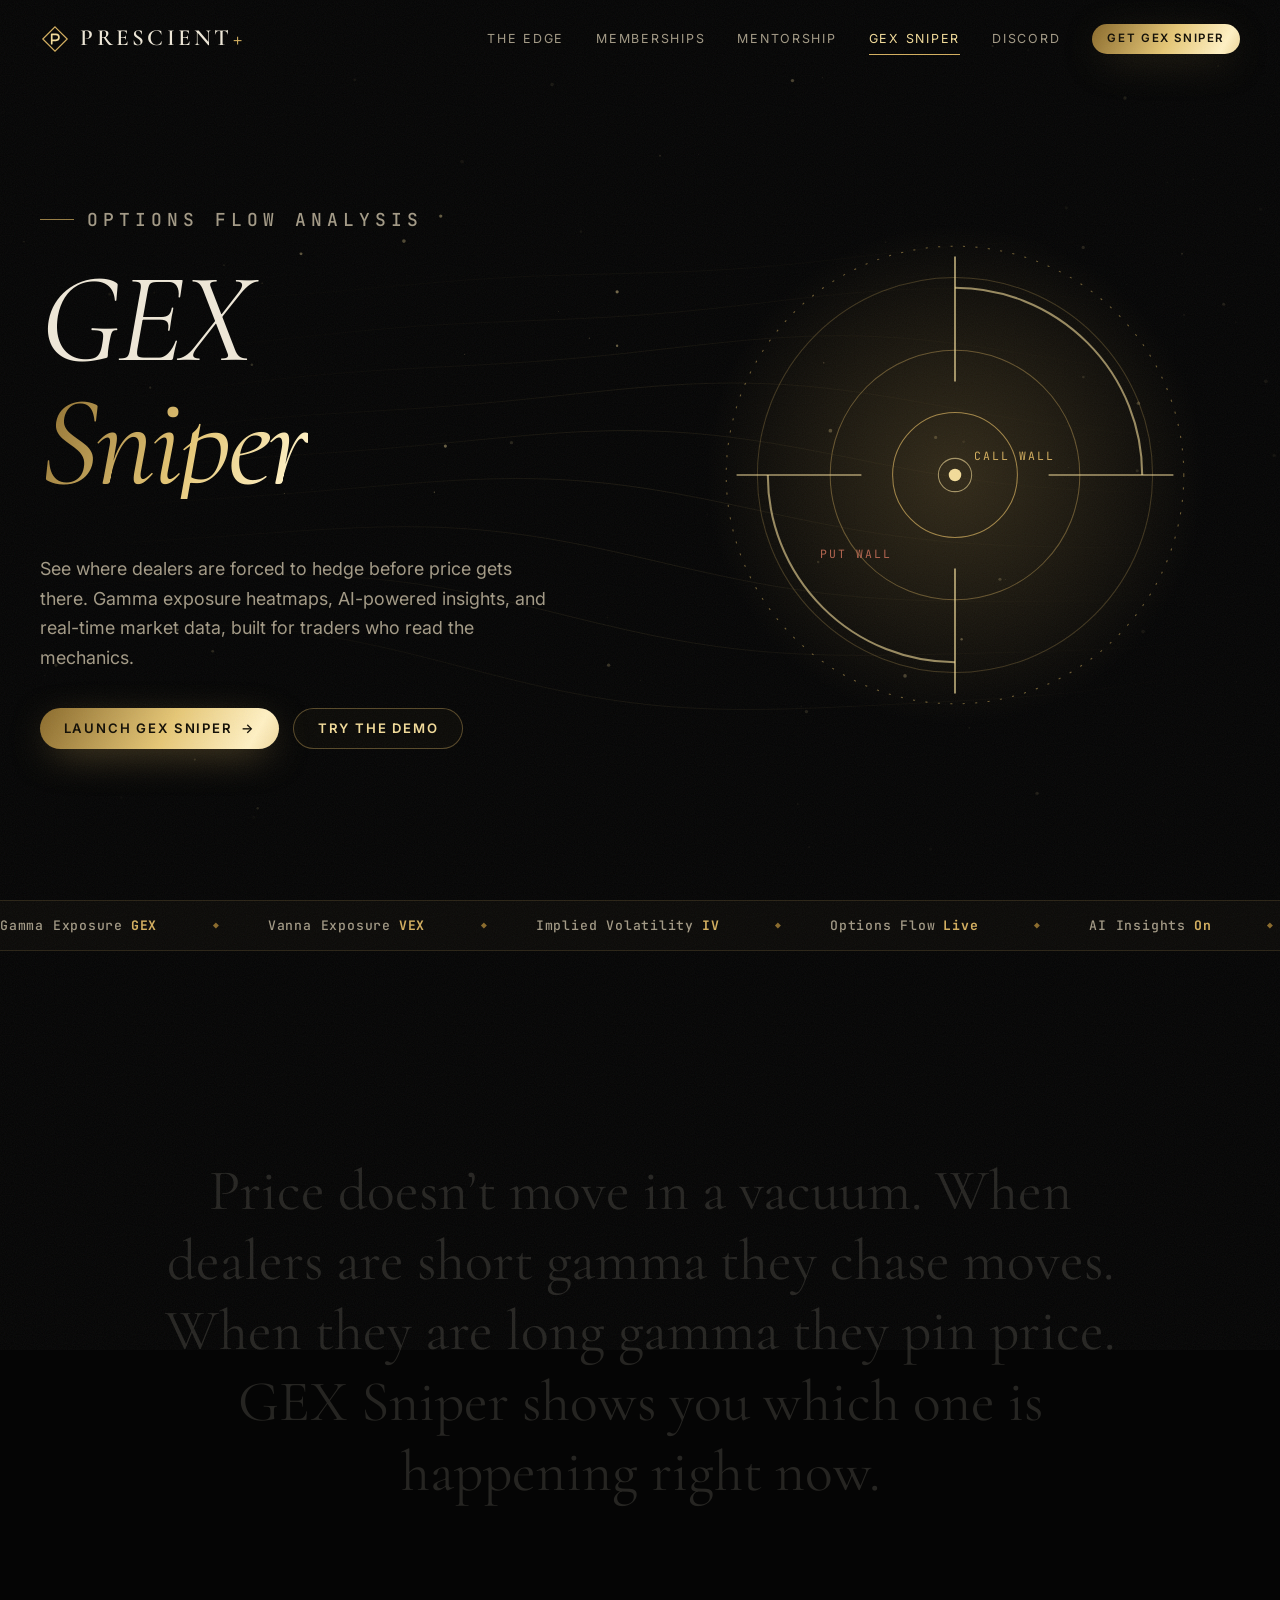
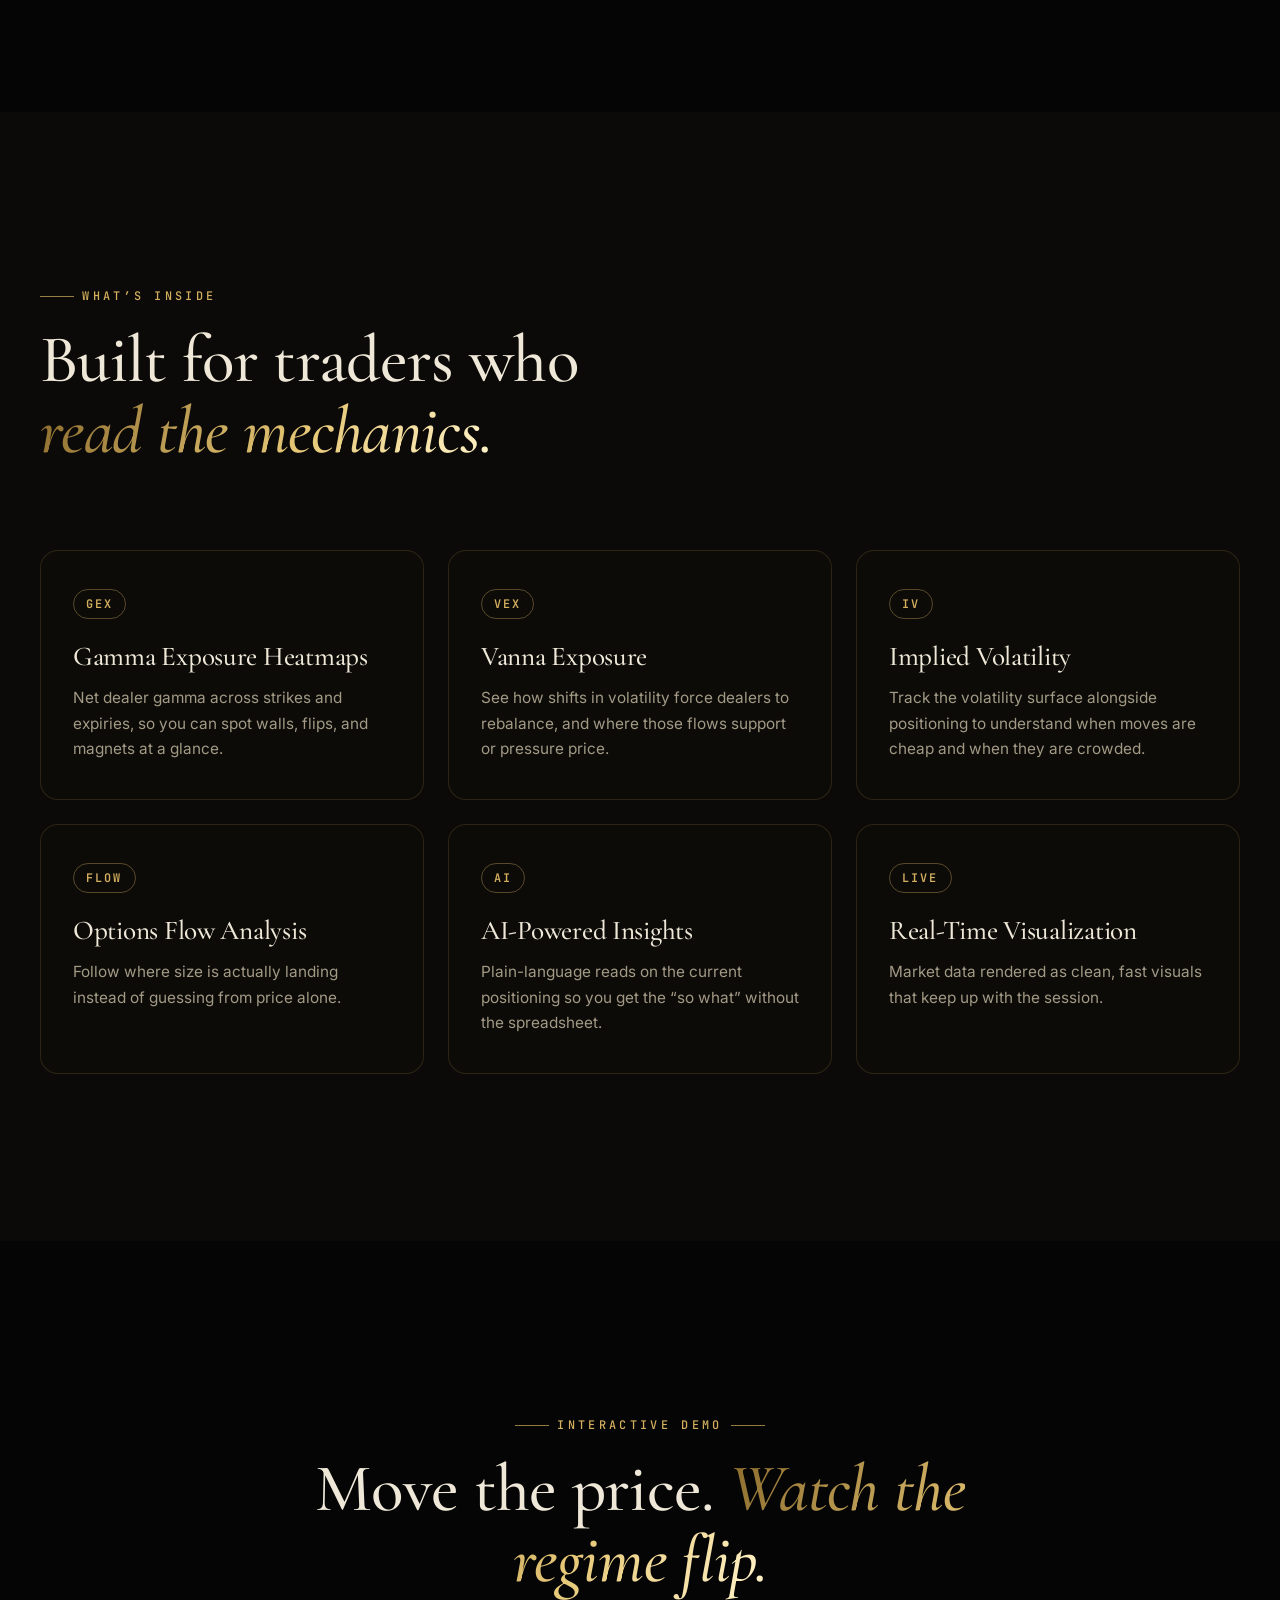
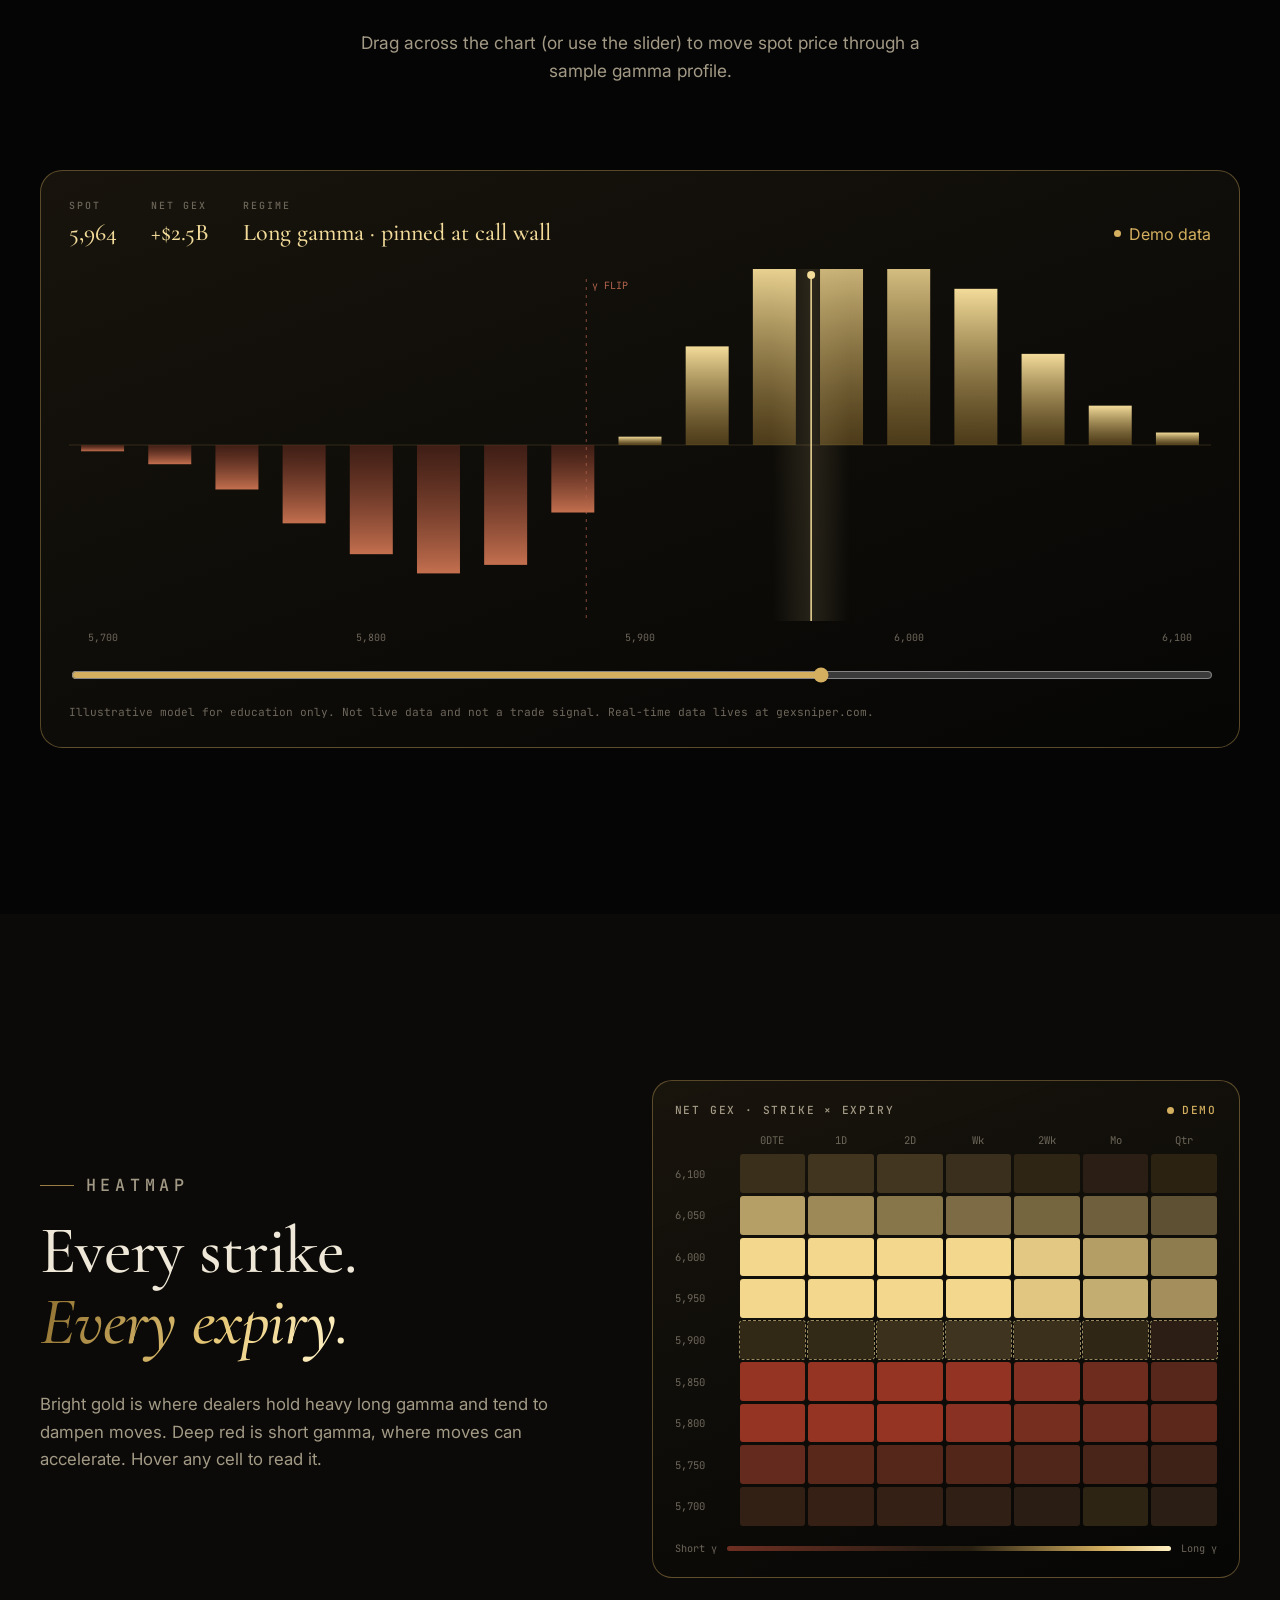
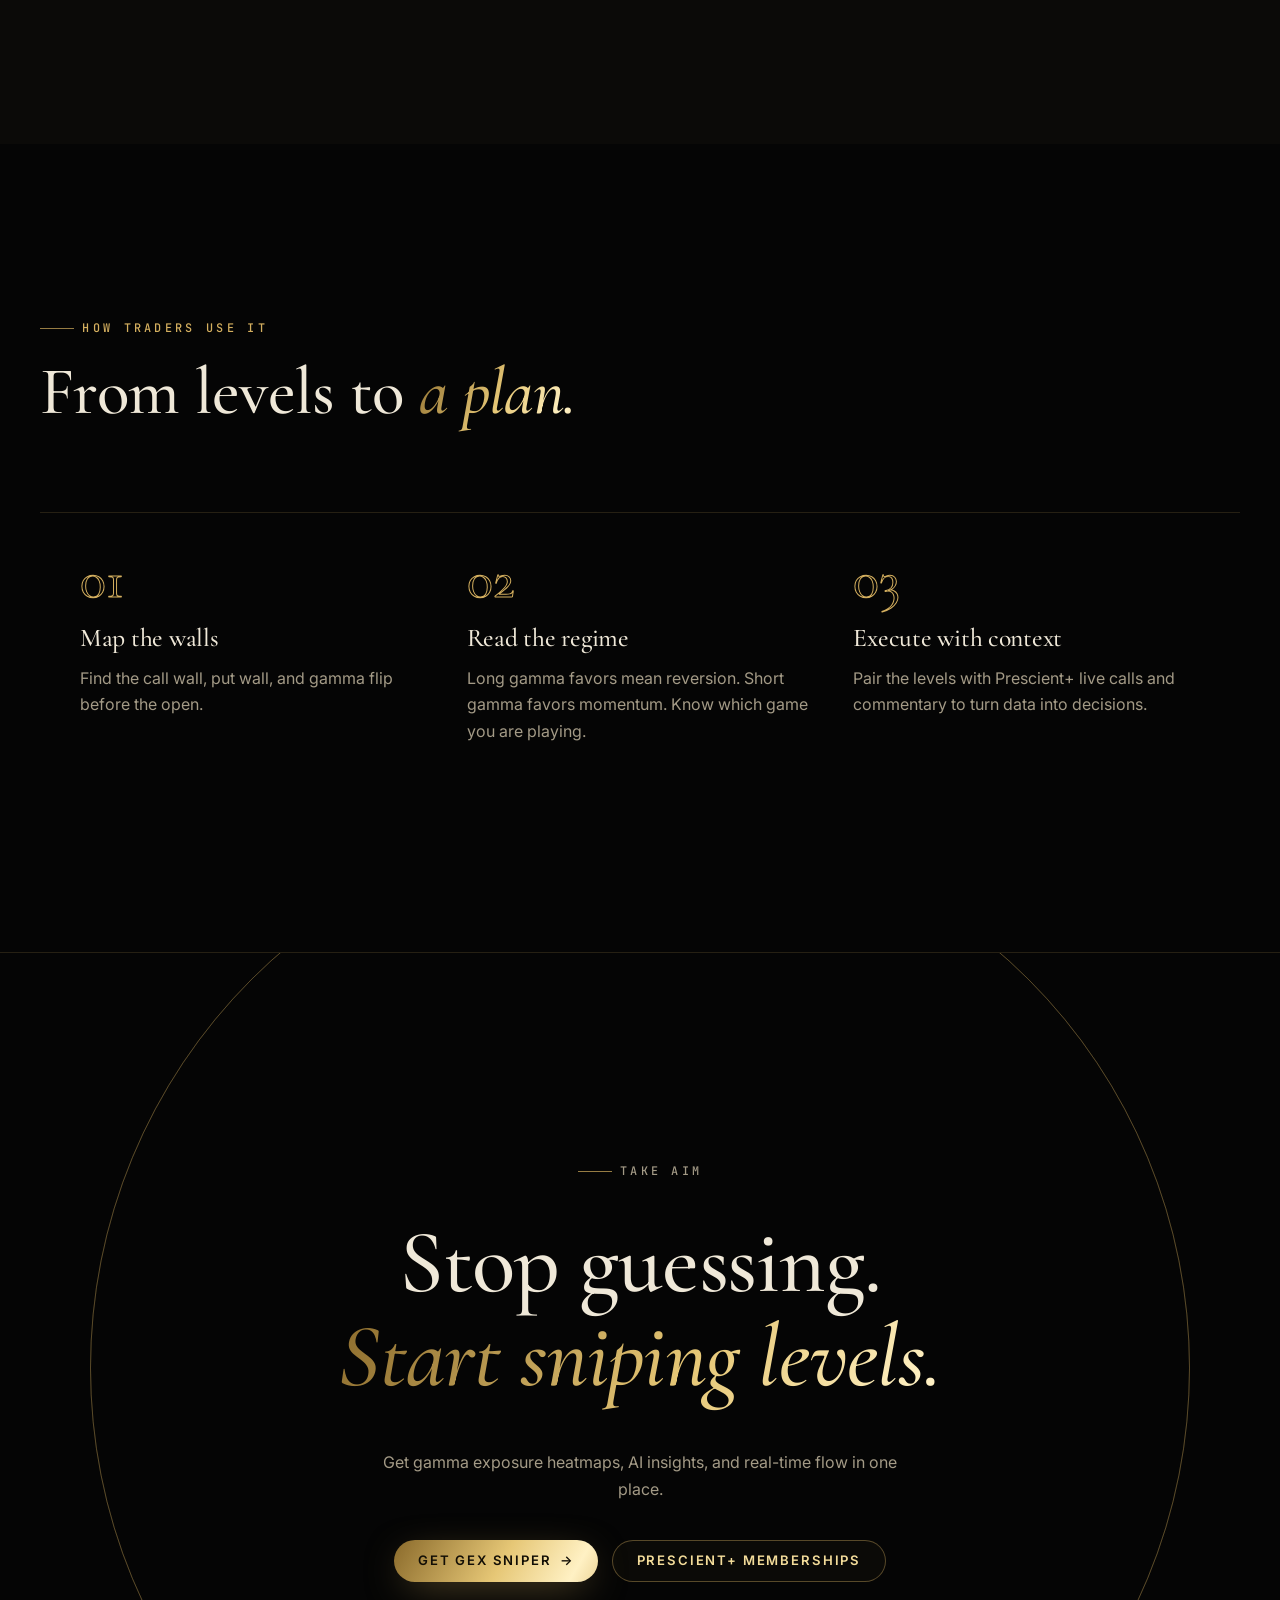
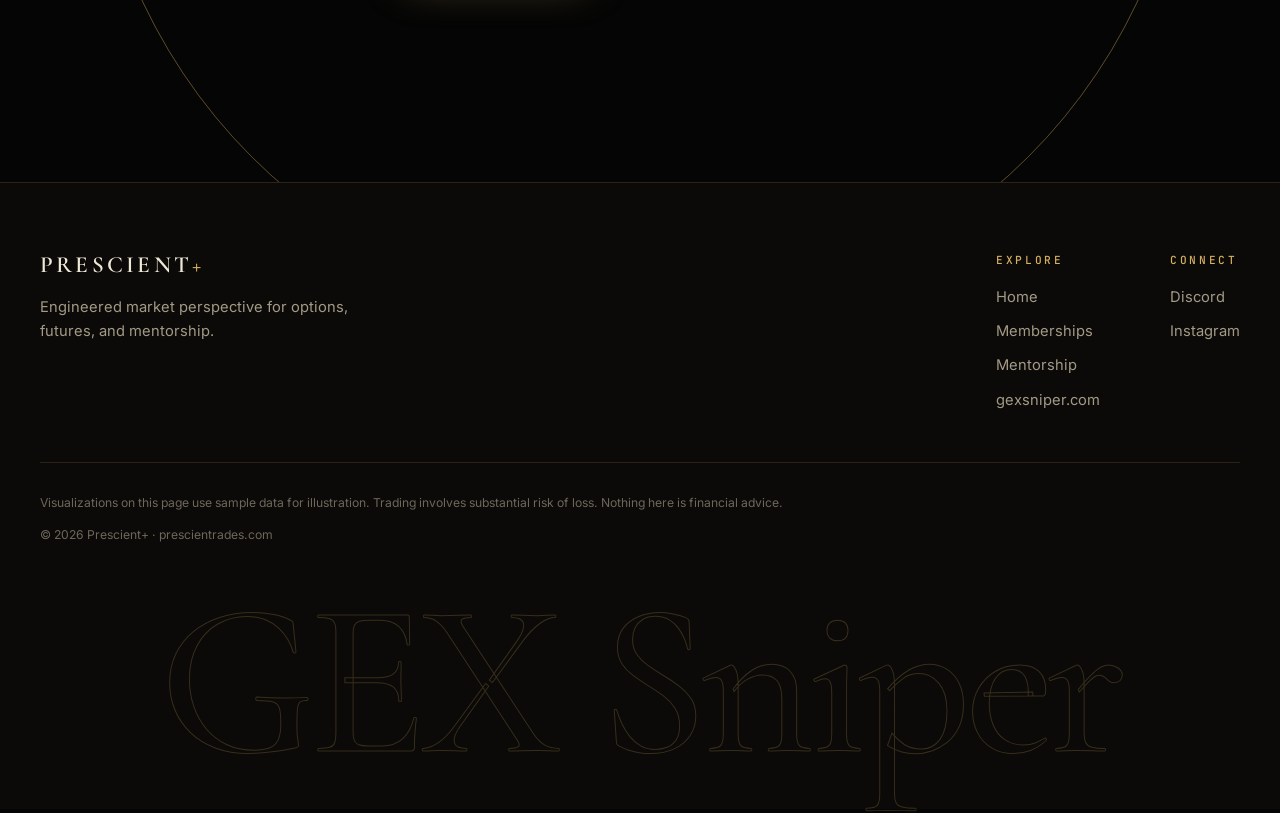
==== commit 652d07f8: "Update Discord invite to discord.gg/4gqnwCjpJ Co-Authored-By: Claude Opus 5.5 <noreply@anthropic.com" ====
--- a/gex-sniper.html
+++ b/gex-sniper.html
@@ -39,7 +39,7 @@
         <a href="index.html#memberships">Memberships</a>
         <a href="index.html#mentorship">Mentorship</a>
         <a href="gex-sniper.html" class="is-active">GEX Sniper</a>
-        <a href="https://discord.gg/n8b2zAraX" target="_blank" rel="noopener">Discord</a>
+        <a href="https://discord.gg/4gqnwCjpJ" target="_blank" rel="noopener">Discord</a>
         <a href="https://gexsniper.com/" class="btn btn--gold btn--sm magnetic" target="_blank" rel="noopener">Get GEX Sniper</a>
       </nav>
       <button class="nav__burger" id="navBurger" aria-label="Toggle menu" aria-expanded="false"><span></span><span></span></button>
@@ -195,7 +195,7 @@
         </div>
         <div class="footer__cols">
           <div><h4>Explore</h4><a href="index.html">Home</a><a href="index.html#memberships">Memberships</a><a href="index.html#mentorship">Mentorship</a><a href="https://gexsniper.com/" target="_blank" rel="noopener">gexsniper.com</a></div>
-          <div><h4>Connect</h4><a href="https://discord.gg/n8b2zAraX" target="_blank" rel="noopener">Discord</a><a href="https://instagram.com/prescientrades" target="_blank" rel="noopener">Instagram</a></div>
+          <div><h4>Connect</h4><a href="https://discord.gg/4gqnwCjpJ" target="_blank" rel="noopener">Discord</a><a href="https://instagram.com/prescientrades" target="_blank" rel="noopener">Instagram</a></div>
         </div>
       </div>
       <div class="footer__legal">
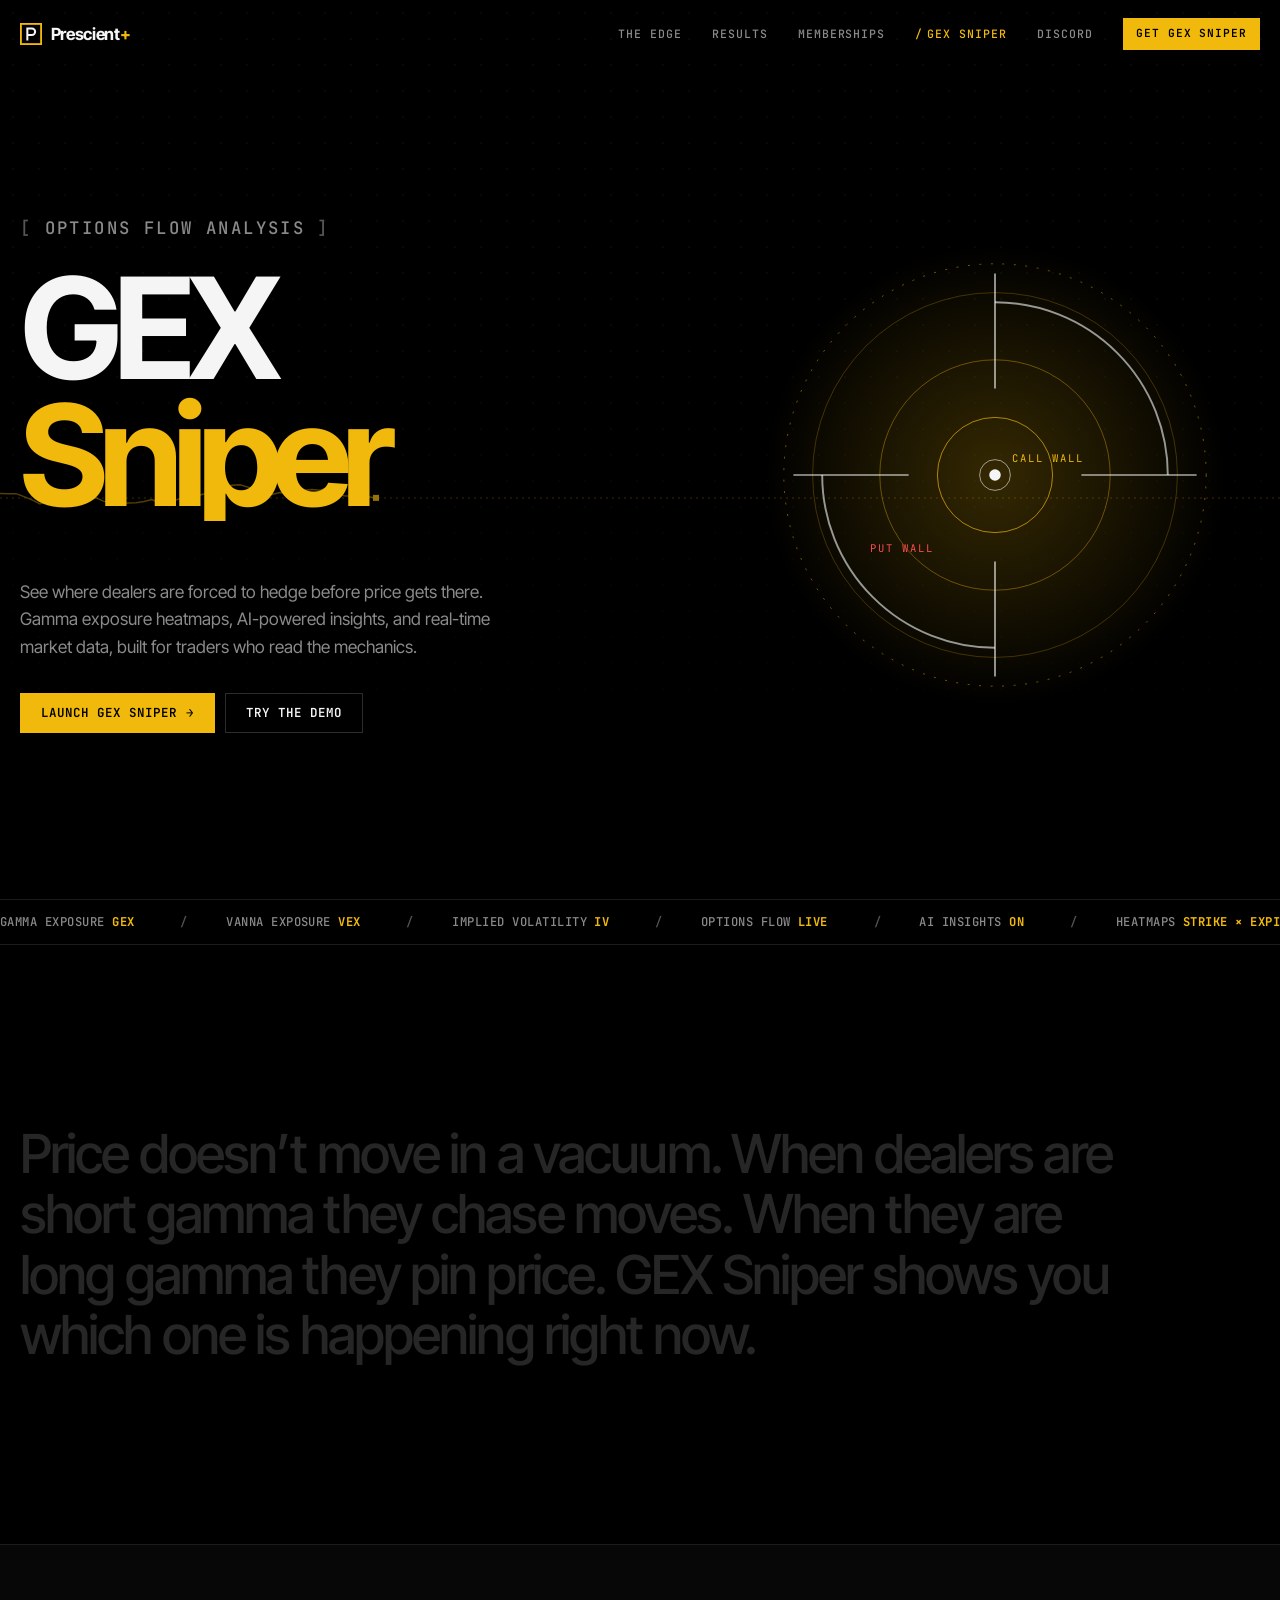
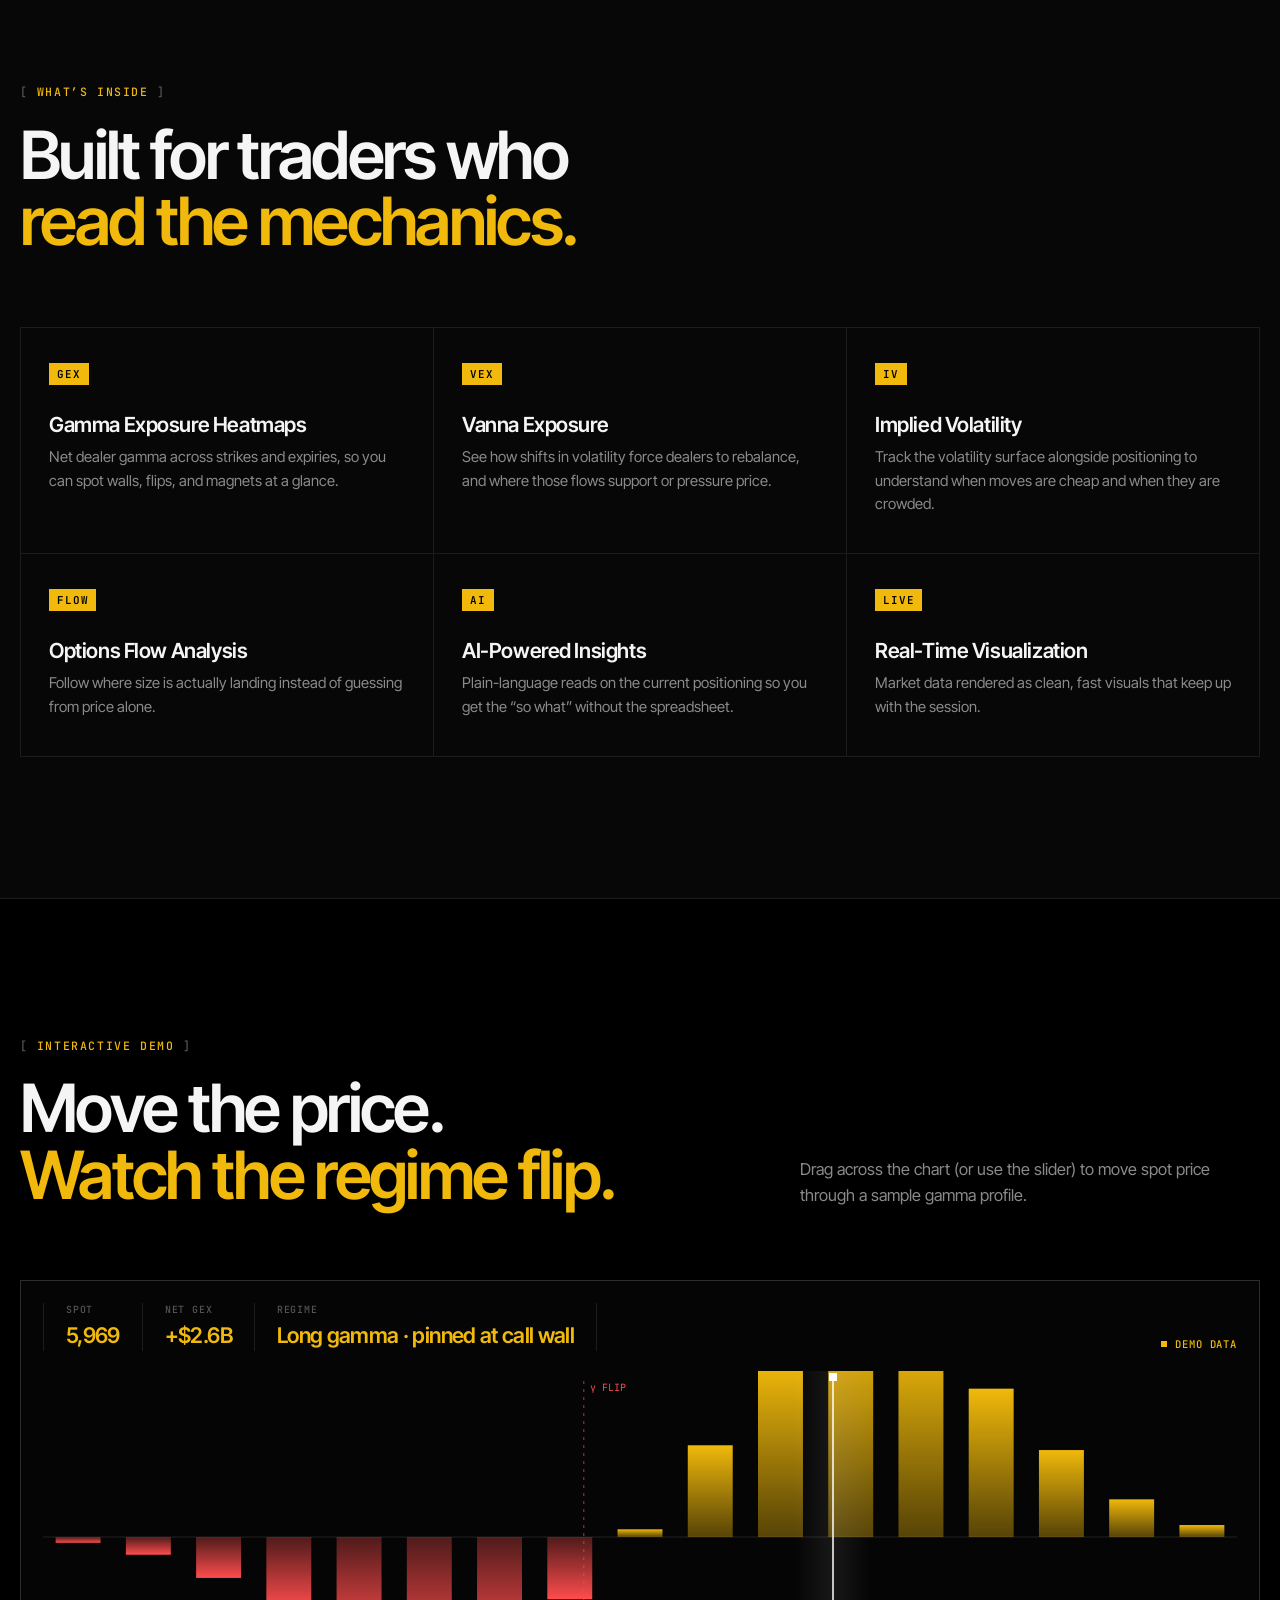
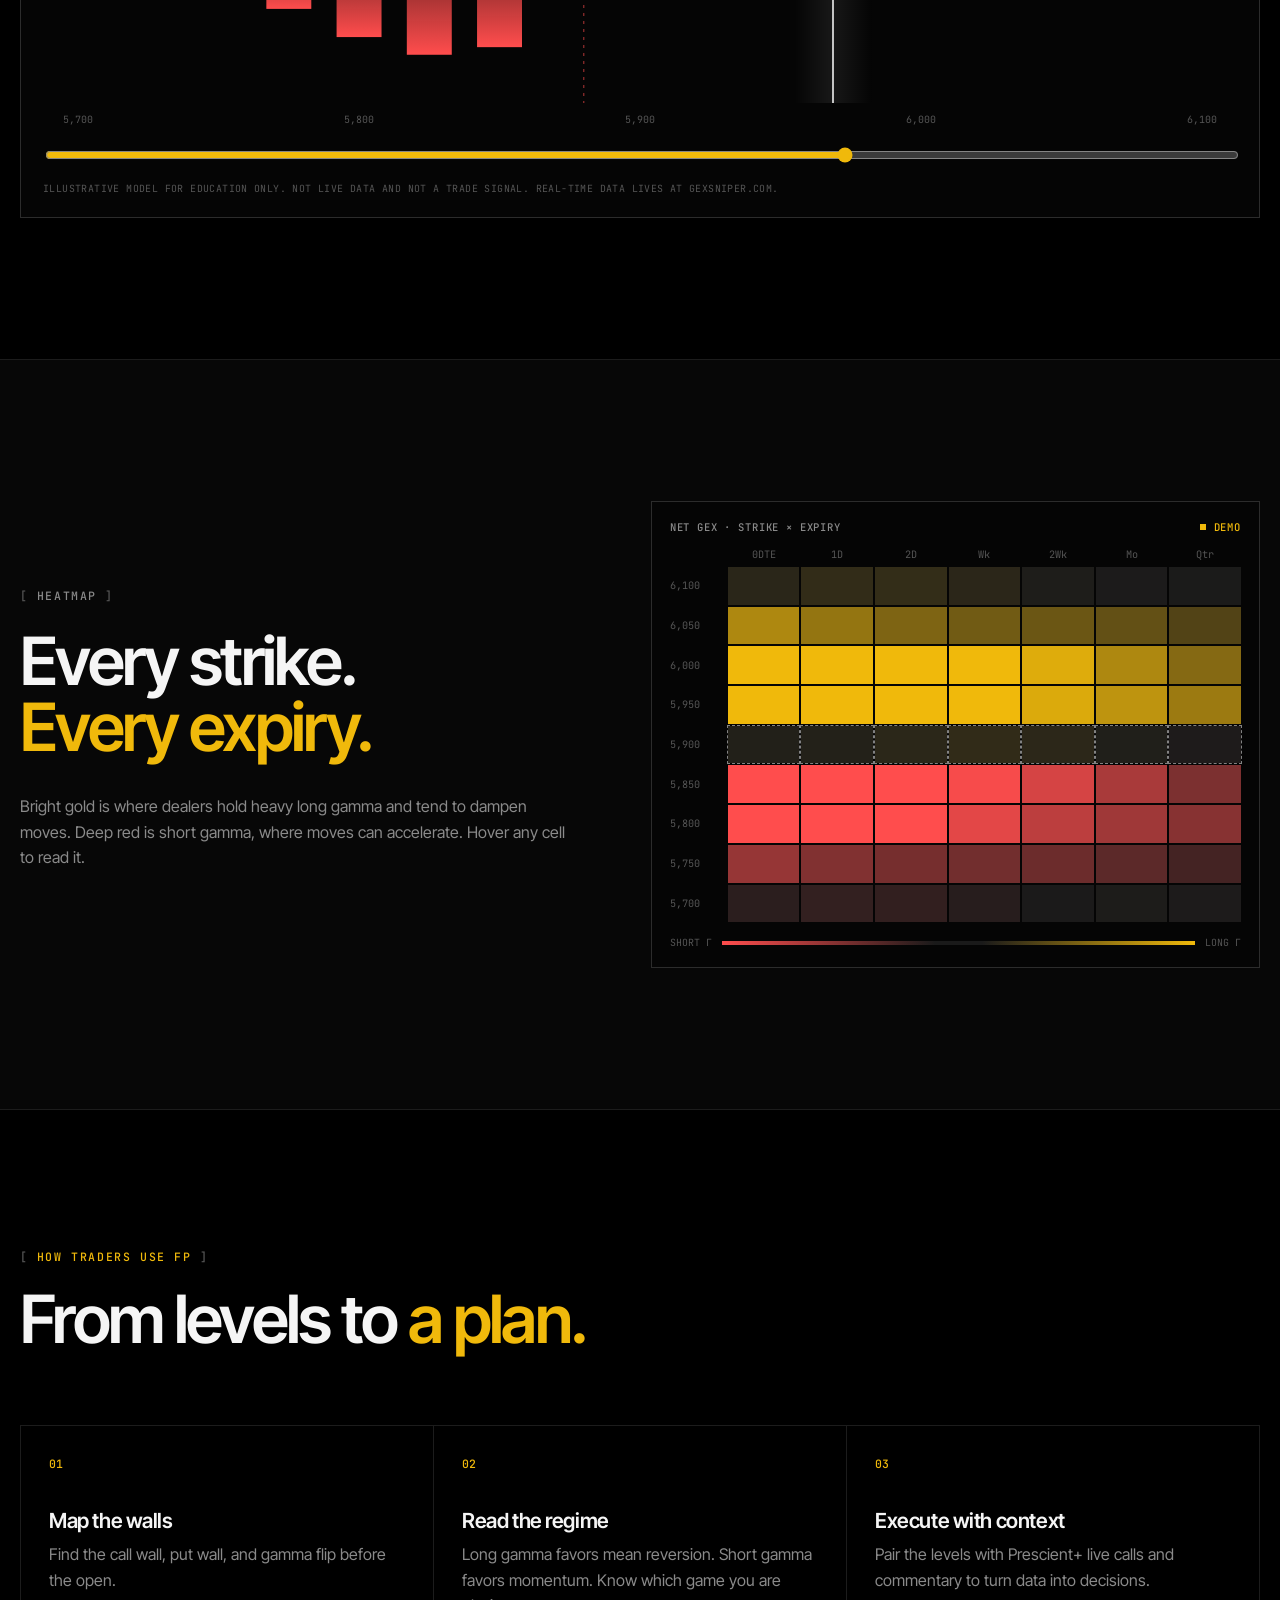
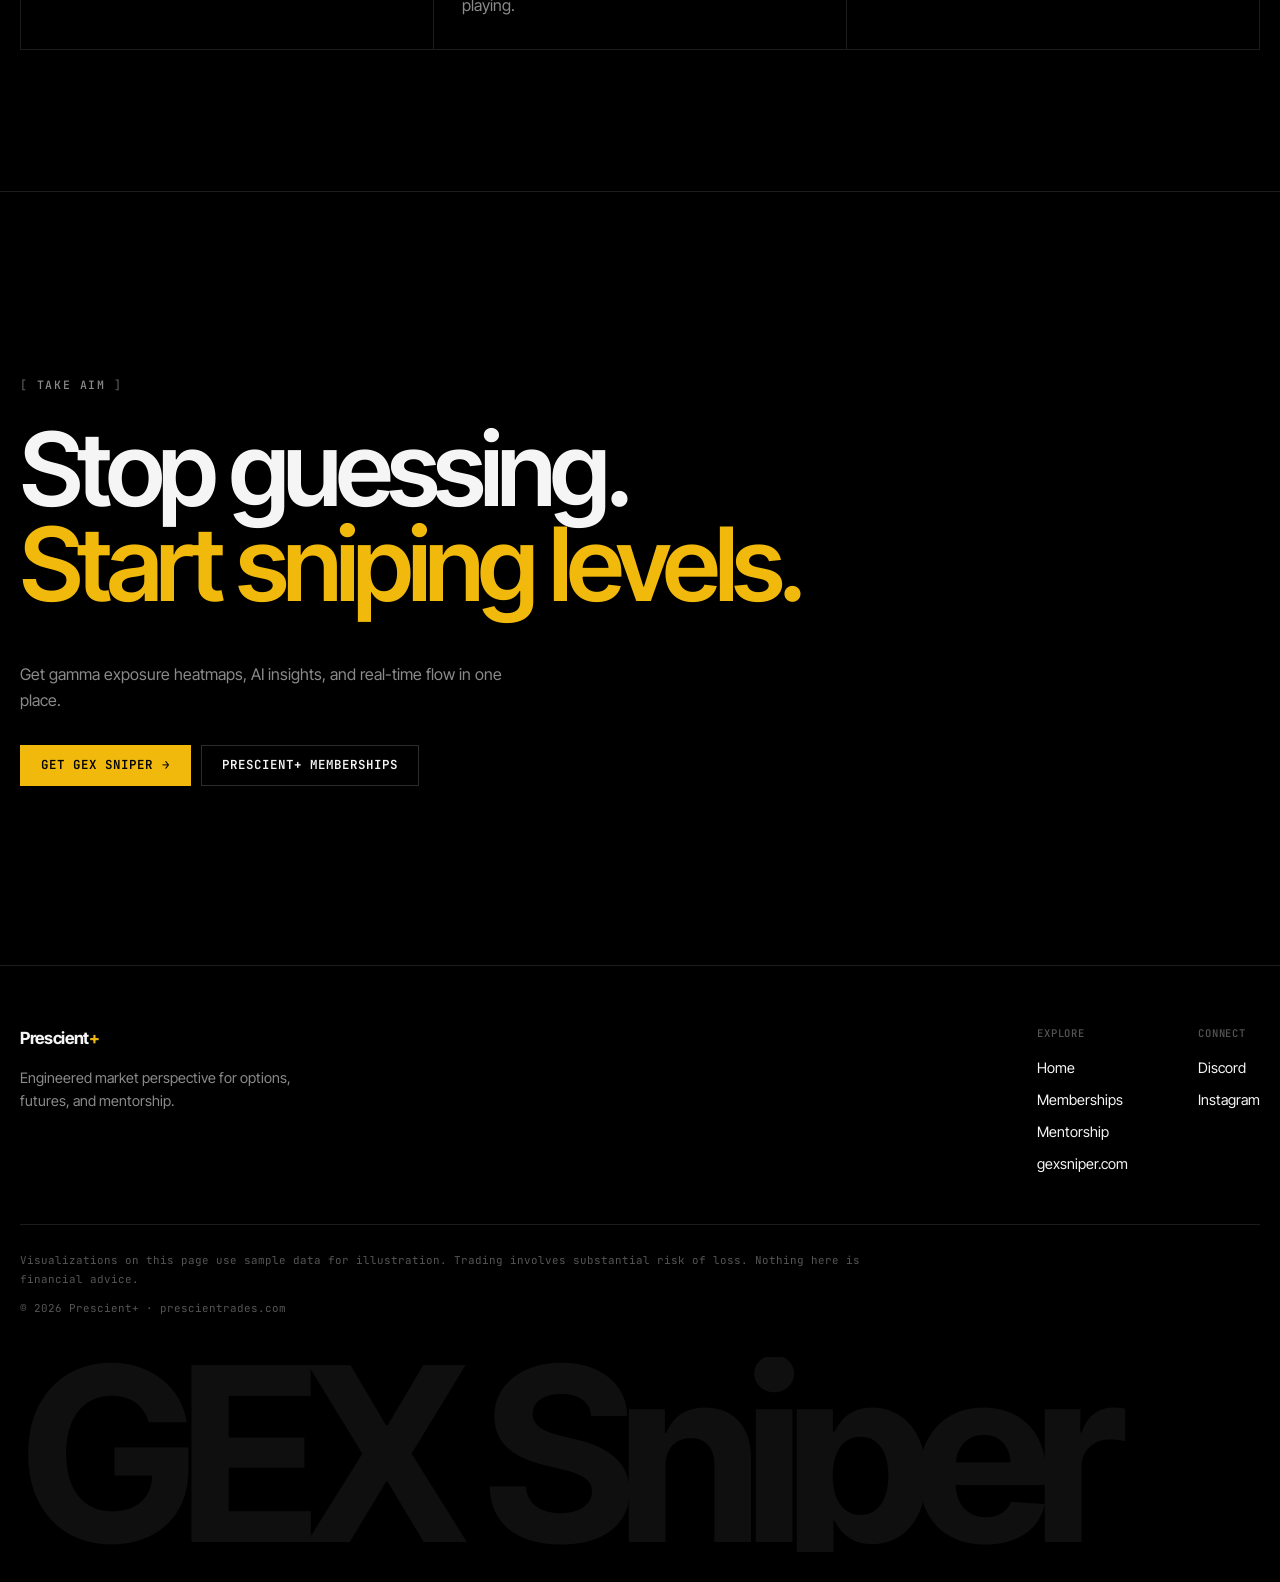
==== commit 1d765b95: "Redesign to minimal sharp black/gold and add member results wall - Replace elegant serif look with s" ====
--- a/gex-sniper.html
+++ b/gex-sniper.html
@@ -14,30 +14,26 @@
   <link rel="icon" type="image/svg+xml" href="favicon.svg" />
   <link rel="preconnect" href="https://fonts.googleapis.com" />
   <link rel="preconnect" href="https://fonts.gstatic.com" crossorigin />
-  <link href="https://fonts.googleapis.com/css2?family=Cormorant+Garamond:ital,wght@0,400;0,500;0,600;1,400;1,500&family=Inter:wght@400;500;600;700&family=JetBrains+Mono:wght@400;500;600&display=swap" rel="stylesheet" />
+  <link href="https://fonts.googleapis.com/css2?family=Inter+Tight:wght@400;500;600;700&family=JetBrains+Mono:wght@400;500;600&display=swap" rel="stylesheet" />
   <link rel="stylesheet" href="styles.css" />
 </head>
 <body>
   <div class="loader" id="loader" aria-hidden="true">
-    <div class="loader__mark">
-      <svg viewBox="0 0 32 32" fill="none"><circle cx="16" cy="16" r="11" stroke="#d4af5f" stroke-width="1"/><path d="M16 2v8M16 22v8M2 16h8M22 16h8" stroke="#f3dc9a" stroke-width="1.2" stroke-linecap="round"/></svg>
-      <div class="loader__word">GEX Sniper</div>
-    </div>
+    <div class="loader__mark"><div class="loader__word">GEX Sniper — loading</div><div class="loader__bar"><i></i></div></div>
   </div>
-  <div class="grain" aria-hidden="true"></div>
   <div class="progress" id="progress" aria-hidden="true"></div>
   <div class="cursor" aria-hidden="true"></div><div class="cursor-dot" aria-hidden="true"></div>
 
   <header class="nav" id="nav">
     <div class="container nav__inner">
       <a href="index.html" class="logo" aria-label="Prescient+ home">
-        <svg viewBox="0 0 32 32" fill="none" aria-hidden="true"><path d="M16 3 L29 16 L16 29 L3 16 Z" stroke="#d4af5f" stroke-width="1.3"/><path d="M12.5 21 V11 h4.5 a3.2 3.2 0 0 1 0 6.4 h-4.5" stroke="#f3dc9a" stroke-width="1.8" stroke-linecap="round" stroke-linejoin="round"/></svg>
+        <svg viewBox="0 0 24 24" fill="none" aria-hidden="true"><rect x="1" y="1" width="22" height="22" stroke="#f0b90b" stroke-width="2"/><path d="M8 18V6h5a3.5 3.5 0 0 1 0 7H8" stroke="#f5f5f5" stroke-width="2.2" stroke-linecap="square"/></svg>
         <span>Prescient<b>+</b></span>
       </a>
       <nav class="nav__links" id="navLinks" aria-label="Main">
         <a href="index.html#edge">The Edge</a>
+        <a href="index.html#results">Results</a>
         <a href="index.html#memberships">Memberships</a>
-        <a href="index.html#mentorship">Mentorship</a>
         <a href="gex-sniper.html" class="is-active">GEX Sniper</a>
         <a href="https://discord.gg/4gqnwCjpJ" target="_blank" rel="noopener">Discord</a>
         <a href="https://gexsniper.com/" class="btn btn--gold btn--sm magnetic" target="_blank" rel="noopener">Get GEX Sniper</a>
@@ -53,7 +49,7 @@
       <div class="container gx-hero__inner">
         <div>
           <p class="eyebrow hero__fade">Options Flow Analysis</p>
-          <h1 class="hero__title"><span class="line"><span>GEX</span></span><span class="line"><span class="gold-text"><em>Sniper</em></span></span></h1>
+          <h1 class="hero__title"><span class="line"><span>GEX</span></span><span class="line"><span class="gold-text">Sniper</span></span></h1>
           <p class="hero__fade d1">See where dealers are forced to hedge before price gets there. Gamma exposure heatmaps, AI-powered insights, and real-time market data, built for traders who read the mechanics.</p>
           <div class="hero__ctas hero__fade d2 gx-ctas">
             <a href="https://gexsniper.com/" class="btn btn--gold magnetic" target="_blank" rel="noopener">Launch GEX Sniper <span class="arrow">→</span></a>
@@ -62,22 +58,22 @@
         </div>
         <div class="gx-scope hero__fade d2" aria-hidden="true" id="scope">
           <svg viewBox="0 0 500 500" fill="none">
-            <defs><radialGradient id="sg"><stop offset="0" stop-color="#d4af5f" stop-opacity=".22"/><stop offset="1" stop-color="#d4af5f" stop-opacity="0"/></radialGradient></defs>
+            <defs><radialGradient id="sg"><stop offset="0" stop-color="#f0b90b" stop-opacity=".22"/><stop offset="1" stop-color="#f0b90b" stop-opacity="0"/></radialGradient></defs>
             <circle cx="250" cy="250" r="240" fill="url(#sg)"/>
-            <g class="rot" stroke="#d4af5f" stroke-opacity=".5">
+            <g class="rot" stroke="#f0b90b" stroke-opacity=".5">
               <circle cx="250" cy="250" r="220" stroke-dasharray="2 10"/>
               <circle cx="250" cy="250" r="190" stroke-opacity=".25"/>
             </g>
-            <g class="rot2" stroke="#f3dc9a" stroke-opacity=".6">
+            <g class="rot2" stroke="#f5f5f5" stroke-opacity=".6">
               <path d="M250 70 A180 180 0 0 1 430 250" stroke-width="2"/>
               <path d="M250 430 A180 180 0 0 1 70 250" stroke-width="2"/>
             </g>
-            <circle cx="250" cy="250" r="120" stroke="#d4af5f" stroke-opacity=".4"/>
-            <circle cx="250" cy="250" r="60" stroke="#d4af5f" stroke-opacity=".7"/>
-            <path d="M250 40v120M250 340v120M40 250h120M340 250h120" stroke="#f3dc9a" stroke-width="1.2"/>
-            <g id="scopeDot"><circle cx="250" cy="250" r="6" fill="#f3dc9a"/><circle cx="250" cy="250" r="16" stroke="#f3dc9a" stroke-opacity=".6"/></g>
-            <text x="268" y="236" fill="#d4af5f" font-family="JetBrains Mono" font-size="11" letter-spacing="2">CALL WALL</text>
-            <text x="120" y="330" fill="#b5654f" font-family="JetBrains Mono" font-size="11" letter-spacing="2">PUT WALL</text>
+            <circle cx="250" cy="250" r="120" stroke="#f0b90b" stroke-opacity=".4"/>
+            <circle cx="250" cy="250" r="60" stroke="#f0b90b" stroke-opacity=".7"/>
+            <path d="M250 40v120M250 340v120M40 250h120M340 250h120" stroke="#f5f5f5" stroke-width="1.2"/>
+            <g id="scopeDot"><circle cx="250" cy="250" r="6" fill="#f5f5f5"/><circle cx="250" cy="250" r="16" stroke="#f5f5f5" stroke-opacity=".6"/></g>
+            <text x="268" y="236" fill="#f0b90b" font-family="JetBrains Mono" font-size="11" letter-spacing="2">CALL WALL</text>
+            <text x="120" y="330" fill="#ff4d4d" font-family="JetBrains Mono" font-size="11" letter-spacing="2">PUT WALL</text>
           </svg>
         </div>
       </div>
@@ -104,7 +100,7 @@
       <div class="container">
         <div class="section__head reveal">
           <p class="eyebrow">What&rsquo;s Inside</p>
-          <h2>Built for traders who<br /><em class="gold-text">read the mechanics.</em></h2>
+          <h2>Built for traders who<br /><span class="gold-text">read the mechanics.</span></h2>
         </div>
         <div class="features">
           <article class="feature reveal"><span class="feature__k">GEX</span><h3>Gamma Exposure Heatmaps</h3><p>Net dealer gamma across strikes and expiries, so you can spot walls, flips, and magnets at a glance.</p></article>
@@ -121,7 +117,7 @@
       <div class="container">
         <div class="section__head section__head--center reveal">
           <p class="eyebrow">Interactive Demo</p>
-          <h2>Move the price. <em class="gold-text">Watch the regime flip.</em></h2>
+          <h2>Move the price. <span class="gold-text">Watch the regime flip.</span></h2>
           <p class="section__sub">Drag across the chart (or use the slider) to move spot price through a sample gamma profile.</p>
         </div>
         <div class="profile reveal">
@@ -144,7 +140,7 @@
       <div class="container gex-teaser">
         <div class="gex-teaser__copy reveal">
           <p class="eyebrow">Heatmap</p>
-          <h2>Every strike.<br /><em class="gold-text">Every expiry.</em></h2>
+          <h2>Every strike.<br /><span class="gold-text">Every expiry.</span></h2>
           <p>Bright gold is where dealers hold heavy long gamma and tend to dampen moves. Deep red is short gamma, where moves can accelerate. Hover any cell to read it.</p>
         </div>
         <div class="reveal" style="--d:.15s">
@@ -162,7 +158,7 @@
       <div class="container">
         <div class="section__head reveal">
           <p class="eyebrow">How Traders Use It</p>
-          <h2>From levels to <em class="gold-text">a plan.</em></h2>
+          <h2>From levels to <span class="gold-text">a plan.</span></h2>
         </div>
         <ol class="steps3">
           <li class="reveal"><h3>Map the walls</h3><p>Find the call wall, put wall, and gamma flip before the open.</p></li>
@@ -173,10 +169,9 @@
     </section>
 
     <section class="cta">
-      <div class="cta__rings" aria-hidden="true"><i></i><i></i><i></i></div>
-      <div class="container reveal">
+            <div class="container reveal">
         <p class="eyebrow">Take Aim</p>
-        <h2>Stop guessing.<br /><em class="gold-text">Start sniping levels.</em></h2>
+        <h2>Stop guessing.<br /><span class="gold-text">Start sniping levels.</span></h2>
         <p>Get gamma exposure heatmaps, AI insights, and real-time flow in one place.</p>
         <div class="hero__ctas">
           <a href="https://gexsniper.com/" class="btn btn--gold magnetic" target="_blank" rel="noopener">Get GEX Sniper <span class="arrow">→</span></a>
--- a/styles.css
+++ b/styles.css
@@ -1,395 +1,338 @@
 /* =========================================================
-   Prescient+ — Black & Gold design system
+   Prescient+ — Minimal / sharp black & gold
    ========================================================= */
 :root {
-  --black: #050505;
-  --ink: #0b0a08;
-  --ink-2: #121009;
-  --panel: rgba(20, 17, 11, 0.72);
-  --line: rgba(212, 175, 95, 0.16);
-  --line-strong: rgba(212, 175, 95, 0.38);
-
-  --gold: #d4af5f;
-  --gold-hi: #f3dc9a;
-  --gold-lo: #8a6a2b;
-  --gold-grad: linear-gradient(120deg, #8a6a2b 0%, #e6c776 28%, #fff1c4 46%, #d4af5f 62%, #8a6a2b 100%);
-
-  --text: #efe8d8;
-  --muted: #a39a86;
-  --dim: #6d665a;
-  --up: #d4af5f;
-  --dn: #b5654f;
-
-  --serif: "Cormorant Garamond", "Playfair Display", Georgia, serif;
-  --sans: "Inter", system-ui, -apple-system, "Segoe UI", sans-serif;
+  --bg: #000;
+  --bg-2: #070707;
+  --panel: #0b0b0b;
+  --line: #1c1c1c;
+  --line-2: #2c2c2c;
+  --gold: #f0b90b;
+  --gold-dim: rgba(240, 185, 11, .14);
+  --text: #f5f5f5;
+  --muted: #8a8a8a;
+  --dim: #555;
+  --dn: #ff4d4d;
+  --up: #2fd16f;
+
+  --sans: "Inter Tight", "Inter", system-ui, -apple-system, "Segoe UI", sans-serif;
   --mono: "JetBrains Mono", ui-monospace, monospace;
-
-  --radius: 18px;
   --ease: cubic-bezier(.2, .8, .2, 1);
-  --max: 1200px;
+  --max: 1240px;
 }
 
-*, *::before, *::after { box-sizing: border-box; }
+*, *::before, *::after { box-sizing: border-box; border-radius: 0; }
 html { scroll-behavior: smooth; -webkit-text-size-adjust: 100%; }
-body {
-  margin: 0;
-  background: var(--black);
-  color: var(--text);
-  font: 400 16px/1.65 var(--sans);
-  -webkit-font-smoothing: antialiased;
-  overflow-x: hidden;
-}
+body { margin: 0; background: var(--bg); color: var(--text); font: 400 16px/1.6 var(--sans); -webkit-font-smoothing: antialiased; overflow-x: hidden; }
 img, svg, canvas { display: block; max-width: 100%; }
 a { color: inherit; text-decoration: none; }
-h1, h2, h3 { font-family: var(--serif); font-weight: 500; line-height: 1.05; margin: 0 0 .5em; letter-spacing: -.01em; }
-h2 { font-size: clamp(2.3rem, 5.4vw, 4.2rem); }
-h3 { font-size: 1.6rem; }
+h1, h2, h3 { font-family: var(--sans); font-weight: 600; line-height: 1; margin: 0 0 .5em; letter-spacing: -.04em; }
+h1 em, h2 em, h3 em { font-style: normal; }
+h2 { font-size: clamp(2.2rem, 5.2vw, 4.4rem); }
+h3 { font-size: 1.3rem; letter-spacing: -.02em; }
 p { margin: 0 0 1em; }
-em { font-style: italic; }
-::selection { background: var(--gold); color: var(--black); }
+::selection { background: var(--gold); color: #000; }
 
 .container { width: min(100% - 32px, var(--max)); margin-inline: auto; }
-.container--narrow { width: min(100% - 32px, 820px); }
-
-.gold-text {
-  background: var(--gold-grad);
-  background-size: 220% auto;
-  -webkit-background-clip: text; background-clip: text;
-  color: transparent;
-  animation: sheen 7s linear infinite;
-}
-@keyframes sheen { to { background-position: 220% center; } }
-
-.eyebrow {
-  display: inline-flex; align-items: center; gap: .7em;
-  font: 500 .74rem/1 var(--mono); letter-spacing: .28em; text-transform: uppercase;
-  color: var(--gold); margin-bottom: 1.4rem;
-}
-.eyebrow::before { content: ""; width: 34px; height: 1px; background: var(--gold); opacity: .7; }
-
-/* ---------- grain + cursor + progress ---------- */
-.grain {
-  position: fixed; inset: -50%; z-index: 100; pointer-events: none; opacity: .055;
-  background-image: url("data:image/svg+xml,%3Csvg xmlns='http://www.w3.org/2000/svg' width='160' height='160'%3E%3Cfilter id='n'%3E%3CfeTurbulence type='fractalNoise' baseFrequency='.9' numOctaves='3' stitchTiles='stitch'/%3E%3C/filter%3E%3Crect width='100%25' height='100%25' filter='url(%23n)'/%3E%3C/svg%3E");
-  animation: grain 1.2s steps(6) infinite;
-}
-@keyframes grain { 0%{transform:translate(0,0)} 25%{transform:translate(-3%,2%)} 50%{transform:translate(2%,-3%)} 75%{transform:translate(-2%,-1%)} 100%{transform:translate(1%,3%)} }
-
-.cursor, .cursor-dot { position: fixed; top: 0; left: 0; z-index: 120; pointer-events: none; border-radius: 50%; transform: translate(-50%, -50%); }
-.cursor { width: 38px; height: 38px; border: 1px solid rgba(212,175,95,.55); transition: width .3s var(--ease), height .3s var(--ease), background .3s, border-color .3s; }
-.cursor, .cursor-dot { opacity: 0; }
+.container--narrow { width: min(100% - 32px, 860px); }
+.gold-text { color: var(--gold); }
+
+.eyebrow { display: inline-flex; align-items: center; gap: .7em; font: 500 .72rem/1 var(--mono); letter-spacing: .14em; text-transform: uppercase; color: var(--gold); margin-bottom: 1.6rem; }
+.eyebrow::before { content: "["; color: var(--dim); }
+.eyebrow::after { content: "]"; color: var(--dim); }
+
+/* ---------- cursor + progress ---------- */
+.cursor, .cursor-dot { position: fixed; top: 0; left: 0; z-index: 120; pointer-events: none; opacity: 0; }
 .has-cursor .cursor, .has-cursor .cursor-dot { opacity: 1; }
-.cursor-dot { width: 5px; height: 5px; background: var(--gold-hi); }
-.cursor.is-hover { width: 70px; height: 70px; background: rgba(212,175,95,.08); border-color: var(--gold); }
+.cursor { width: 30px; height: 30px; border: 1px solid var(--gold); transition: width .25s var(--ease), height .25s var(--ease), background .25s; }
+.cursor-dot { width: 4px; height: 4px; background: var(--gold); }
+.cursor.is-hover { width: 54px; height: 54px; background: var(--gold-dim); }
 @media (hover: none), (pointer: coarse) { .cursor, .cursor-dot { display: none; } }
-
-.progress { position: fixed; top: 0; left: 0; height: 2px; width: 100%; z-index: 110; transform-origin: 0 50%; transform: scaleX(0); background: var(--gold-grad); }
-
-/* ---------- preloader ---------- */
-.loader {
-  position: fixed; inset: 0; z-index: 200; display: grid; place-items: center;
-  background: var(--black); transition: opacity .8s var(--ease), visibility .8s;
-}
-.loader__mark { text-align: center; }
-.loader__mark svg { width: 74px; height: 74px; margin: 0 auto 18px; }
-.loader__mark svg path { stroke-dasharray: 120; stroke-dashoffset: 120; animation: draw 1.4s var(--ease) forwards; }
-.loader__word { font: 500 1.6rem/1 var(--serif); letter-spacing: .5em; text-transform: uppercase; color: var(--gold); opacity: 0; animation: fadeUp .9s .5s var(--ease) forwards; padding-left: .5em; }
-.loader.is-done { opacity: 0; visibility: hidden; }
-@keyframes draw { to { stroke-dashoffset: 0; } }
-@keyframes fadeUp { from { opacity: 0; transform: translateY(12px); } to { opacity: 1; transform: none; } }
+.progress { position: fixed; top: 0; left: 0; height: 2px; width: 100%; z-index: 110; transform-origin: 0 50%; transform: scaleX(0); background: var(--gold); }
+
+/* ---------- loader ---------- */
+.loader { position: fixed; inset: 0; z-index: 200; display: grid; place-items: center; background: #000; transition: transform .7s var(--ease), visibility .7s; }
+.loader__mark { width: min(260px, 70vw); font: 500 .72rem var(--mono); letter-spacing: .14em; color: var(--muted); text-transform: uppercase; }
+.loader__mark svg { display: none; }
+.loader__word { margin-bottom: 10px; }
+.loader__bar { height: 2px; background: var(--line); overflow: hidden; }
+.loader__bar i { display: block; height: 100%; width: 100%; background: var(--gold); transform-origin: 0 50%; transform: scaleX(0); animation: load 1s var(--ease) forwards; }
+@keyframes load { to { transform: scaleX(1); } }
+.loader.is-done { transform: translateY(-100%); visibility: hidden; }
 
 /* ---------- buttons ---------- */
 .btn {
   --bx: 0px; --by: 0px;
-  position: relative; display: inline-flex; align-items: center; justify-content: center; gap: .6em;
-  padding: 1em 1.8em; border-radius: 999px; overflow: hidden; isolation: isolate;
-  font: 600 .82rem/1 var(--sans); letter-spacing: .14em; text-transform: uppercase;
-  transform: translate(var(--bx), var(--by));
-  transition: transform .35s var(--ease), color .35s, border-color .35s, box-shadow .35s;
-  cursor: pointer; border: 0; white-space: nowrap;
+  position: relative; display: inline-flex; align-items: center; justify-content: center; gap: .7em;
+  padding: 1.05em 1.6em; overflow: hidden; isolation: isolate; cursor: pointer; border: 1px solid transparent; white-space: nowrap;
+  font: 600 .78rem/1 var(--mono); letter-spacing: .08em; text-transform: uppercase;
+  transform: translate(var(--bx), var(--by)); transition: transform .3s var(--ease), color .25s, border-color .25s, background .25s;
 }
-.btn--gold { background: var(--gold-grad); background-size: 200% auto; color: #120e05; box-shadow: 0 10px 40px -12px rgba(212,175,95,.6); }
-.btn--gold:hover { background-position: right center; box-shadow: 0 14px 50px -10px rgba(212,175,95,.85); }
-.btn--line { border: 1px solid var(--line-strong); color: var(--gold-hi); background: rgba(212,175,95,.03); }
-.btn--line::before { content: ""; position: absolute; inset: 0; z-index: -1; background: var(--gold); transform: translateY(101%); transition: transform .45s var(--ease); }
-.btn--line:hover { color: #120e05; border-color: var(--gold); }
-.btn--line:hover::before { transform: none; }
-.btn--sm { padding: .8em 1.3em; font-size: .72rem; }
+.btn::before { content: ""; position: absolute; inset: 0; z-index: -1; transform: scaleX(0); transform-origin: right; transition: transform .35s var(--ease); }
+.btn:hover::before { transform: scaleX(1); transform-origin: left; }
+.btn--gold { background: var(--gold); color: #000; }
+.btn--gold::before { background: #fff; }
+.btn--line { border-color: var(--line-2); color: var(--text); }
+.btn--line::before { background: var(--gold); }
+.btn--line:hover { color: #000; border-color: var(--gold); }
+.btn--sm { padding: .8em 1.1em; font-size: .7rem; }
 .btn--block { width: 100%; }
-.btn .arrow { transition: transform .35s var(--ease); }
+.btn .arrow { transition: transform .3s var(--ease); }
 .btn:hover .arrow { transform: translateX(4px); }
 
 /* ---------- nav ---------- */
-.nav { position: fixed; inset: 0 0 auto; z-index: 90; transition: background .4s, border-color .4s, transform .4s var(--ease); border-bottom: 1px solid transparent; }
-.nav.is-scrolled { background: rgba(5,5,5,.78); backdrop-filter: blur(16px); -webkit-backdrop-filter: blur(16px); border-color: var(--line); }
+.nav { position: fixed; inset: 0 0 auto; z-index: 90; border-bottom: 1px solid transparent; transition: background .3s, border-color .3s, transform .4s var(--ease); }
+.nav.is-scrolled { background: rgba(0,0,0,.86); backdrop-filter: blur(12px); -webkit-backdrop-filter: blur(12px); border-color: var(--line); }
 .nav.is-hidden { transform: translateY(-100%); }
-.nav__inner { display: flex; align-items: center; justify-content: space-between; height: 78px; }
-.logo { display: inline-flex; align-items: center; gap: .65rem; font: 600 1.45rem/1 var(--serif); letter-spacing: .14em; text-transform: uppercase; }
-.logo svg { width: 30px; height: 30px; }
-.logo b { color: var(--gold); font-weight: 600; }
-.nav__links { display: flex; align-items: center; gap: 2rem; font-size: .78rem; letter-spacing: .14em; text-transform: uppercase; }
-.nav__links > a:not(.btn) { position: relative; color: var(--muted); transition: color .3s; }
-.nav__links > a:not(.btn)::after { content: ""; position: absolute; left: 0; right: 0; bottom: -6px; height: 1px; background: var(--gold); transform: scaleX(0); transition: transform .35s var(--ease); }
-.nav__links > a:not(.btn):hover, .nav__links > a.is-active { color: var(--gold-hi); }
-.nav__links > a:not(.btn):hover::after, .nav__links > a.is-active::after { transform: scaleX(1); }
-.nav__burger { display: none; width: 44px; height: 44px; background: none; border: 1px solid var(--line-strong); border-radius: 50%; cursor: pointer; position: relative; }
-.nav__burger span { position: absolute; left: 13px; right: 13px; height: 1px; background: var(--gold-hi); transition: transform .35s var(--ease), opacity .3s; }
-.nav__burger span:nth-child(1) { top: 17px; } .nav__burger span:nth-child(2) { top: 26px; }
-.nav__burger[aria-expanded="true"] span:nth-child(1) { transform: translateY(4.5px) rotate(45deg); }
-.nav__burger[aria-expanded="true"] span:nth-child(2) { transform: translateY(-4.5px) rotate(-45deg); }
-
-@media (max-width: 960px) {
+.nav__inner { display: flex; align-items: center; justify-content: space-between; height: 68px; }
+.logo { display: inline-flex; align-items: center; gap: .55rem; font: 700 1.05rem/1 var(--sans); letter-spacing: -.02em; }
+.logo svg { width: 22px; height: 22px; }
+.logo b { color: var(--gold); }
+.nav__links { display: flex; align-items: center; gap: 1.9rem; font: 500 .72rem var(--mono); letter-spacing: .08em; text-transform: uppercase; }
+.nav__links > a:not(.btn) { color: var(--muted); transition: color .2s; }
+.nav__links > a:not(.btn):hover, .nav__links > a.is-active { color: var(--gold); }
+.nav__links > a.is-active::before { content: "/"; margin-right: 4px; }
+.nav__burger { display: none; width: 42px; height: 42px; background: none; border: 1px solid var(--line-2); cursor: pointer; position: relative; }
+.nav__burger span { position: absolute; left: 11px; right: 11px; height: 1px; background: var(--text); transition: transform .3s var(--ease); }
+.nav__burger span:nth-child(1) { top: 16px; } .nav__burger span:nth-child(2) { top: 24px; }
+.nav__burger[aria-expanded="true"] span:nth-child(1) { transform: translateY(4px) rotate(45deg); }
+.nav__burger[aria-expanded="true"] span:nth-child(2) { transform: translateY(-4px) rotate(-45deg); }
+@media (max-width: 980px) {
   .nav__burger { display: block; z-index: 2; }
-  .nav__links {
-    position: fixed; inset: 0; flex-direction: column; justify-content: center; gap: 1.6rem;
-    background: rgba(5,5,5,.97); font-size: 1rem; opacity: 0; visibility: hidden; transition: opacity .4s, visibility .4s;
-  }
-  .nav__links > a:not(.btn) { font-family: var(--serif); font-size: 2rem; letter-spacing: .04em; text-transform: none; color: var(--text); }
+  .nav__links { position: fixed; inset: 0; flex-direction: column; align-items: flex-start; justify-content: center; gap: 1.3rem; padding: 0 24px; background: #000; opacity: 0; visibility: hidden; transition: opacity .3s, visibility .3s; }
+  .nav__links > a:not(.btn) { font: 600 2.2rem var(--sans); letter-spacing: -.04em; text-transform: none; color: var(--text); }
   .nav__links.is-open { opacity: 1; visibility: visible; }
 }
 
 /* ---------- hero ---------- */
-.hero { position: relative; min-height: 100svh; display: flex; align-items: center; overflow: hidden; padding: 120px 0 140px; }
+.hero { position: relative; min-height: 100svh; display: flex; align-items: flex-end; overflow: hidden; padding: 120px 0 64px; border-bottom: 1px solid var(--line); }
 .hero__canvas { position: absolute; inset: 0; width: 100%; height: 100%; }
-.hero__vignette { position: absolute; inset: 0; pointer-events: none; background: radial-gradient(ellipse 70% 60% at 50% 45%, transparent 0%, rgba(5,5,5,.55) 60%, var(--black) 100%); }
-.hero__halo { position: absolute; width: 900px; height: 900px; left: 50%; top: 50%; translate: -50% -55%; pointer-events: none; background: radial-gradient(circle, rgba(212,175,95,.16), transparent 62%); filter: blur(10px); animation: breathe 8s ease-in-out infinite; }
-@keyframes breathe { 50% { transform: scale(1.12); opacity: .7; } }
-.hero__content { position: relative; z-index: 2; text-align: center; }
-.hero__title { font-size: clamp(3rem, 8.4vw, 7.2rem); font-weight: 400; line-height: .95; margin-bottom: .35em; }
-.hero__title .line { display: block; overflow: hidden; padding-bottom: .08em; }
-.hero__title .line > span { display: inline-block; transform: translateY(110%); transition: transform 1.3s var(--ease); }
+.hero__vignette { position: absolute; inset: 0; pointer-events: none; background: linear-gradient(180deg, rgba(0,0,0,0) 30%, #000 96%); }
+.hero__content { position: relative; z-index: 2; }
+.hero__title { font-size: clamp(3rem, 9.6vw, 9.4rem); font-weight: 600; line-height: .92; letter-spacing: -.045em; margin-bottom: .4em; }
+.hero__title .line { display: block; overflow: hidden; padding-bottom: .04em; }
+.hero__title .line > span { display: inline-block; transform: translateY(105%); transition: transform 1s var(--ease); }
 .is-loaded .hero__title .line > span { transform: none; }
-.is-loaded .hero__title .line:nth-child(2) > span { transition-delay: .15s; }
-.hero__sub { max-width: 640px; margin: 0 auto 2.6rem; color: var(--muted); font-size: clamp(1rem, 1.6vw, 1.15rem); }
-.hero__sub strong { color: var(--gold-hi); font-weight: 500; }
-.hero__ctas { display: flex; flex-wrap: wrap; gap: 14px; justify-content: center; }
-.hero__fade { opacity: 0; transform: translateY(18px); transition: opacity 1.1s var(--ease), transform 1.1s var(--ease); }
+.is-loaded .hero__title .line:nth-child(2) > span { transition-delay: .1s; }
+.hero__row { display: grid; grid-template-columns: 1fr auto; gap: 40px; align-items: end; padding-top: 28px; border-top: 1px solid var(--line); }
+.hero__sub { max-width: 520px; margin: 0; color: var(--muted); font-size: 1.05rem; }
+.hero__sub strong { color: var(--text); font-weight: 500; }
+.hero__ctas { display: flex; flex-wrap: wrap; gap: 10px; }
+.hero__fade { opacity: 0; transform: translateY(14px); transition: opacity .9s var(--ease), transform .9s var(--ease); }
 .is-loaded .hero__fade { opacity: 1; transform: none; }
-.is-loaded .hero__fade.d1 { transition-delay: .45s; } .is-loaded .hero__fade.d2 { transition-delay: .6s; } .is-loaded .hero__fade.d3 { transition-delay: .75s; }
-.hero__scroll { position: absolute; left: 50%; bottom: 28px; z-index: 2; translate: -50% 0; display: flex; flex-direction: column; align-items: center; gap: 10px; font: 500 .62rem var(--mono); letter-spacing: .3em; color: var(--dim); text-transform: uppercase; }
-.hero__scroll i { width: 1px; height: 46px; background: linear-gradient(var(--gold), transparent); animation: drip 2.2s var(--ease) infinite; transform-origin: top; }
-@keyframes drip { 0% { transform: scaleY(0); } 50% { transform: scaleY(1); } 100% { transform: scaleY(1); opacity: 0; } }
+.is-loaded .hero__fade.d1 { transition-delay: .3s; } .is-loaded .hero__fade.d2 { transition-delay: .42s; } .is-loaded .hero__fade.d3 { transition-delay: .54s; }
+.hero__meta { position: absolute; top: 96px; left: 0; right: 0; z-index: 2; }
+.hero__meta .container { display: flex; justify-content: space-between; font: 500 .68rem var(--mono); letter-spacing: .08em; color: var(--dim); text-transform: uppercase; }
+.hero__meta b { color: var(--gold); font-weight: 500; }
+@media (max-width: 760px) { .hero__row { grid-template-columns: 1fr; gap: 24px; } .hero__meta span:nth-child(2) { display: none; } }
 
 /* ---------- marquee ---------- */
-.marquee { border-block: 1px solid var(--line); background: var(--ink); overflow: hidden; padding: 16px 0; }
-.marquee__track { display: flex; width: max-content; gap: 3rem; animation: marquee 38s linear infinite; font: 500 .82rem var(--mono); letter-spacing: .06em; color: var(--muted); }
+.marquee { border-bottom: 1px solid var(--line); overflow: hidden; padding: 14px 0; background: var(--bg); }
+.marquee__track { display: flex; width: max-content; gap: 2.4rem; animation: marquee 40s linear infinite; font: 500 .76rem var(--mono); letter-spacing: .04em; color: var(--muted); text-transform: uppercase; }
 .marquee:hover .marquee__track { animation-play-state: paused; }
 .marquee__track span { display: inline-flex; gap: .6em; align-items: center; }
-.marquee__track span::after { content: "◆"; color: var(--gold-lo); font-size: .6rem; margin-left: 3rem; }
-.up { color: var(--up); } .dn { color: var(--dn); }
+.marquee__track span::after { content: "/"; color: var(--dim); margin-left: 2.4rem; }
+.up { color: var(--gold); } .dn { color: var(--dn); }
 @keyframes marquee { to { transform: translateX(-50%); } }
 
 /* ---------- sections ---------- */
-.section { position: relative; padding: clamp(90px, 13vw, 170px) 0; }
-.section--ink { background: var(--ink); }
-.section__head { max-width: 760px; margin-bottom: clamp(48px, 7vw, 84px); }
-.section__head--center { margin-inline: auto; text-align: center; }
-.section__head--center .eyebrow::after { content: ""; width: 34px; height: 1px; background: var(--gold); opacity: .7; }
-.section__sub { color: var(--muted); font-size: 1.08rem; max-width: 620px; }
-.section__head--center .section__sub { margin-inline: auto; }
-
-.reveal { opacity: 0; transform: translateY(40px); transition: opacity 1.1s var(--ease), transform 1.1s var(--ease); transition-delay: var(--d, 0s); }
+.section { position: relative; padding: clamp(80px, 11vw, 150px) 0; border-bottom: 1px solid var(--line); }
+.section--ink { background: var(--bg-2); }
+.section__head { display: grid; grid-template-columns: 1fr 1fr; gap: 24px 40px; align-items: end; margin-bottom: clamp(40px, 6vw, 72px); }
+.section__head h2 { margin: 0; }
+.section__head .eyebrow { grid-column: 1 / -1; margin-bottom: 0; justify-self: start; }
+.section__sub { color: var(--muted); font-size: 1.02rem; max-width: 460px; margin: 0; justify-self: end; }
+@media (max-width: 760px) { .section__head { grid-template-columns: 1fr; gap: 18px; } .section__sub { justify-self: start; } }
+
+.reveal { opacity: 0; transform: translateY(28px); transition: opacity .9s var(--ease), transform .9s var(--ease); transition-delay: var(--d, 0s); }
 .reveal.is-in { opacity: 1; transform: none; }
 
-/* ---------- manifesto (scroll-lit words) ---------- */
-.manifesto { padding: clamp(110px, 16vw, 220px) 0; }
-.manifesto__text { font: 400 clamp(1.9rem, 4.6vw, 3.6rem)/1.22 var(--serif); max-width: 1000px; margin: 0 auto; text-align: center; }
-.manifesto__text .w { color: rgba(239,232,216,.14); transition: color .5s var(--ease); }
+/* ---------- manifesto ---------- */
+.manifesto { padding: clamp(100px, 14vw, 190px) 0; border-bottom: 1px solid var(--line); }
+.manifesto__text { font: 500 clamp(1.8rem, 4.2vw, 3.4rem)/1.12 var(--sans); letter-spacing: -.035em; max-width: 1100px; margin: 0; }
+.manifesto__text .w { color: #262626; transition: color .4s var(--ease); }
 .manifesto__text .w.is-lit { color: var(--text); }
-.manifesto__text .w.g.is-lit { color: var(--gold); font-style: italic; }
-
-/* ---------- edge cards ---------- */
-.edge-grid { display: grid; grid-template-columns: repeat(3, 1fr); gap: 1px; background: var(--line); border: 1px solid var(--line); border-radius: var(--radius); overflow: hidden; }
-.edge-card { position: relative; background: var(--black); padding: 44px 36px 48px; overflow: hidden; transition: background .5s; }
-.edge-card::before {
-  content: ""; position: absolute; inset: 0; opacity: 0; transition: opacity .5s; pointer-events: none;
-  background: radial-gradient(420px circle at var(--mx, 50%) var(--my, 50%), rgba(212,175,95,.13), transparent 60%);
-}
+.manifesto__text .w.g.is-lit { color: var(--gold); }
+
+/* ---------- edge grid ---------- */
+.edge-grid { display: grid; grid-template-columns: repeat(3, 1fr); border-top: 1px solid var(--line); border-left: 1px solid var(--line); }
+.edge-card { position: relative; padding: 36px 30px 40px; border-right: 1px solid var(--line); border-bottom: 1px solid var(--line); overflow: hidden; }
+.edge-card::before { content: ""; position: absolute; inset: 0; opacity: 0; transition: opacity .3s; pointer-events: none; background: radial-gradient(320px circle at var(--mx, 50%) var(--my, 50%), rgba(240,185,11,.09), transparent 65%); }
+.edge-card::after { content: ""; position: absolute; left: 0; top: 0; height: 2px; width: 100%; background: var(--gold); transform: scaleX(0); transform-origin: left; transition: transform .45s var(--ease); }
 .edge-card:hover::before { opacity: 1; }
-.edge-card__num { font: 500 .72rem var(--mono); color: var(--gold-lo); letter-spacing: .2em; }
-.edge-card svg { width: 44px; height: 44px; margin: 30px 0 26px; stroke: var(--gold); stroke-width: 1.2; fill: none; transition: transform .6s var(--ease); }
-.edge-card:hover svg { transform: rotate(-8deg) scale(1.1); }
-.edge-card h3 { font-size: 1.75rem; }
-.edge-card p { color: var(--muted); margin: 0; font-size: .97rem; }
+.edge-card:hover::after { transform: scaleX(1); }
+.edge-card__num { font: 500 .7rem var(--mono); color: var(--dim); }
+.edge-card svg { width: 30px; height: 30px; margin: 40px 0 22px; stroke: var(--gold); stroke-width: 1.5; fill: none; }
+.edge-card h3 { margin-bottom: .55em; }
+.edge-card p { color: var(--muted); margin: 0; font-size: .94rem; }
 @media (max-width: 900px) { .edge-grid { grid-template-columns: 1fr 1fr; } }
 @media (max-width: 600px) { .edge-grid { grid-template-columns: 1fr; } }
 
+/* ---------- results / testimonials ---------- */
+.stats { display: grid; grid-template-columns: repeat(4, 1fr); border-top: 1px solid var(--line); border-left: 1px solid var(--line); margin-bottom: 40px; }
+.stat { padding: 30px 26px; border-right: 1px solid var(--line); border-bottom: 1px solid var(--line); }
+.stat b { display: block; font: 600 clamp(2.1rem, 4.2vw, 3.5rem)/1 var(--sans); letter-spacing: -.05em; color: var(--gold); margin-bottom: 12px; font-variant-numeric: tabular-nums; }
+.stat span { font: 500 .68rem var(--mono); color: var(--muted); letter-spacing: .06em; text-transform: uppercase; }
+@media (max-width: 860px) { .stats { grid-template-columns: 1fr 1fr; } }
+
+.proof { columns: 3 300px; column-gap: 16px; }
+.proof__card { break-inside: avoid; margin: 0 0 16px; border: 1px solid var(--line); background: var(--panel); transition: border-color .25s; }
+.proof__card:hover { border-color: var(--gold); }
+.proof__img { border-bottom: 1px solid var(--line); background: #000; overflow: hidden; }
+.proof__img img { width: 100%; height: auto; transition: transform .6s var(--ease); }
+.proof__card:hover .proof__img img { transform: scale(1.03); }
+.proof__body { padding: 22px 22px 20px; }
+.proof__big { font: 600 1.9rem/1 var(--sans); letter-spacing: -.04em; color: var(--up); margin-bottom: 14px; }
+.proof__q { font-size: 1.02rem; color: var(--text); margin-bottom: 18px; }
+.proof__meta { display: flex; justify-content: space-between; gap: 10px; font: 500 .64rem var(--mono); letter-spacing: .06em; color: var(--dim); text-transform: uppercase; padding-top: 14px; border-top: 1px solid var(--line); }
+.proof__meta b { color: var(--gold); font-weight: 500; }
+.proof__card--quote .proof__q { font: 500 1.35rem/1.25 var(--sans); letter-spacing: -.025em; }
+.proof__card--quote .proof__q::before { content: "“"; display: block; font: 700 3rem/.7 var(--sans); color: var(--gold); margin-bottom: 10px; }
+.proof__note { font: 400 .66rem/1.7 var(--mono); color: var(--dim); margin-top: 20px; max-width: 820px; text-transform: uppercase; letter-spacing: .03em; }
+
 /* ---------- memberships ---------- */
-.tiers { display: grid; grid-template-columns: repeat(3, 1fr); gap: 24px; align-items: stretch; perspective: 1400px; }
-.tier {
-  --rx: 0deg; --ry: 0deg;
-  position: relative; display: flex; flex-direction: column; padding: 42px 34px 34px; border-radius: 22px;
-  background: linear-gradient(170deg, rgba(28,24,15,.9), rgba(10,9,7,.95)); border: 1px solid var(--line);
-  transform: rotateX(var(--rx)) rotateY(var(--ry)); transform-style: preserve-3d;
-  transition: transform .5s var(--ease), border-color .4s, box-shadow .5s;
-}
-.tier:hover { border-color: var(--line-strong); box-shadow: 0 40px 80px -40px rgba(212,175,95,.35); }
-.tier__glare { position: absolute; inset: 0; border-radius: inherit; pointer-events: none; opacity: 0; transition: opacity .4s; background: radial-gradient(500px circle at var(--mx, 50%) var(--my, 0%), rgba(243,220,154,.12), transparent 55%); }
-.tier:hover .tier__glare { opacity: 1; }
-.tier--crown { border-color: rgba(212,175,95,.55); background: linear-gradient(170deg, rgba(48,38,18,.95), rgba(12,10,6,.97)); }
-.tier--crown::after { content: ""; position: absolute; inset: -1px; border-radius: inherit; padding: 1px; pointer-events: none; background: conic-gradient(from var(--ang, 0deg), transparent 0 70%, var(--gold-hi) 80%, transparent 90%); -webkit-mask: linear-gradient(#000 0 0) content-box, linear-gradient(#000 0 0); -webkit-mask-composite: xor; mask-composite: exclude; animation: spin 6s linear infinite; }
-@property --ang { syntax: "<angle>"; initial-value: 0deg; inherits: false; }
-@keyframes spin { to { --ang: 360deg; } }
-.tier__badge { position: absolute; top: -13px; left: 50%; translate: -50% 0; padding: 6px 16px; border-radius: 999px; background: var(--gold-grad); color: #120e05; font: 700 .64rem var(--mono); letter-spacing: .2em; text-transform: uppercase; white-space: nowrap; }
-.tier__rank { font: 500 .7rem var(--mono); letter-spacing: .28em; color: var(--gold-lo); text-transform: uppercase; margin-bottom: 14px; }
-.tier h3 { font-size: 2.4rem; margin-bottom: .15em; transform: translateZ(30px); }
+.tiers { display: grid; grid-template-columns: repeat(3, 1fr); border-top: 1px solid var(--line); border-left: 1px solid var(--line); }
+.tier { position: relative; display: flex; flex-direction: column; padding: 36px 30px 30px; border-right: 1px solid var(--line); border-bottom: 1px solid var(--line); background: var(--bg); transition: background .3s; }
+.tier:hover { background: var(--panel); }
+.tier--crown { background: var(--panel); box-shadow: inset 0 0 0 1px var(--gold); }
+.tier__badge { position: absolute; top: 0; right: 0; padding: 7px 12px; background: var(--gold); color: #000; font: 600 .62rem var(--mono); letter-spacing: .1em; text-transform: uppercase; }
+.tier__rank { font: 500 .7rem var(--mono); letter-spacing: .08em; color: var(--dim); text-transform: uppercase; margin-bottom: 26px; }
+.tier h3 { font-size: 2rem; letter-spacing: -.04em; margin-bottom: .3em; }
 .tier__tag { color: var(--muted); font-size: .93rem; min-height: 3em; }
-.tier__price { display: flex; align-items: baseline; gap: 4px; margin: 18px 0 6px; font: 400 3.6rem/1 var(--serif); color: var(--gold-hi); transform: translateZ(40px); }
-.tier__price small { font: 500 .85rem var(--sans); color: var(--muted); letter-spacing: .04em; }
-.tier__price sup { font-size: 1.4rem; align-self: flex-start; margin-top: .5rem; }
-.tier__fine { font-size: .78rem; color: var(--gold); margin-bottom: 0; min-height: 1.3em; }
-.tier__rule { height: 1px; background: linear-gradient(90deg, transparent, var(--line-strong), transparent); margin: 26px 0; }
-.tier ul { list-style: none; padding: 0; margin: 0 0 32px; display: grid; gap: 14px; flex: 1; }
-.tier li { position: relative; padding-left: 28px; font-size: .95rem; color: #d8d0bf; }
-.tier li::before { content: ""; position: absolute; left: 2px; top: .55em; width: 9px; height: 9px; border: 1px solid var(--gold); transform: rotate(45deg); }
-.tier__note { text-align: center; font-size: .74rem; color: var(--dim); margin: 14px 0 0; letter-spacing: .04em; }
-@media (max-width: 980px) { .tiers { grid-template-columns: 1fr; max-width: 520px; margin-inline: auto; gap: 34px; } }
+.tier__price { display: flex; align-items: baseline; gap: 6px; margin: 22px 0 6px; font: 600 3.4rem/1 var(--sans); letter-spacing: -.06em; }
+.tier__price sup { font-size: 1.3rem; align-self: flex-start; margin-top: .35rem; color: var(--muted); }
+.tier__price small { font: 500 .72rem var(--mono); color: var(--muted); letter-spacing: .04em; }
+.tier--crown .tier__price { color: var(--gold); }
+.tier__fine { font: 500 .7rem var(--mono); color: var(--gold); margin-bottom: 0; text-transform: uppercase; letter-spacing: .06em; }
+.tier__rule { height: 1px; background: var(--line); margin: 26px 0; }
+.tier ul { list-style: none; padding: 0; margin: 0 0 30px; display: grid; gap: 12px; flex: 1; align-content: start; }
+.tier li { position: relative; padding-left: 22px; font-size: .93rem; color: #cfcfcf; }
+.tier li::before { content: ""; position: absolute; left: 0; top: .62em; width: 8px; height: 2px; background: var(--gold); }
+.tier__note { font: 400 .64rem var(--mono); color: var(--dim); margin: 12px 0 0; text-align: center; text-transform: uppercase; letter-spacing: .06em; }
+@media (max-width: 980px) { .tiers { grid-template-columns: 1fr; } }
 
 /* ---------- mentorship ---------- */
-.mentor { display: grid; grid-template-columns: 1.05fr .95fr; gap: clamp(40px, 6vw, 90px); align-items: center; }
-.mentor__copy > p { color: var(--muted); font-size: 1.05rem; }
-.pillars { list-style: none; padding: 0; margin: 30px 0 38px; display: grid; gap: 0; border-top: 1px solid var(--line); }
-.pillars li { display: grid; grid-template-columns: 54px 1fr; gap: 6px; padding: 18px 0; border-bottom: 1px solid var(--line); transition: padding .4s var(--ease); }
-.pillars li:hover { padding-left: 10px; }
-.pillars span { font: 500 .75rem var(--mono); color: var(--gold); padding-top: 4px; }
-.pillars strong { display: block; font: 500 1.3rem var(--serif); color: var(--text); }
-.pillars em { font-style: normal; color: var(--muted); font-size: .93rem; }
-.mentor__ctas { display: flex; flex-wrap: wrap; gap: 12px; }
-.mentor__fine { font-size: .8rem; color: var(--dim); margin-top: 16px; }
-
-.terminal { border: 1px solid var(--line-strong); border-radius: 16px; background: rgba(8,7,5,.9); box-shadow: 0 50px 100px -40px rgba(212,175,95,.3); overflow: hidden; }
-.terminal__bar { display: flex; align-items: center; gap: 7px; padding: 14px 18px; border-bottom: 1px solid var(--line); }
-.terminal__bar i { width: 10px; height: 10px; border-radius: 50%; border: 1px solid var(--gold-lo); }
-.terminal__bar em { margin-left: auto; font: 400 .72rem var(--mono); color: var(--dim); font-style: normal; }
-.terminal__body { padding: 26px 24px 30px; font: 400 .86rem/1.9 var(--mono); color: #cfc6b2; min-height: 330px; }
+.mentor { display: grid; grid-template-columns: 1fr 1fr; gap: clamp(40px, 6vw, 90px); align-items: start; }
+.mentor__copy > p { color: var(--muted); }
+.pillars { list-style: none; padding: 0; margin: 30px 0 34px; border-top: 1px solid var(--line); }
+.pillars li { display: grid; grid-template-columns: 46px 1fr; padding: 16px 0; border-bottom: 1px solid var(--line); transition: padding .3s var(--ease); }
+.pillars li:hover { padding-left: 8px; }
+.pillars span { font: 500 .7rem var(--mono); color: var(--gold); padding-top: 3px; }
+.pillars strong { display: block; font-weight: 600; letter-spacing: -.01em; }
+.pillars em { font-style: normal; color: var(--muted); font-size: .9rem; }
+.mentor__ctas { display: flex; flex-wrap: wrap; gap: 10px; }
+.mentor__fine { font: 400 .68rem var(--mono); color: var(--dim); margin-top: 16px; text-transform: uppercase; letter-spacing: .04em; }
+.terminal { border: 1px solid var(--line-2); background: #050505; position: sticky; top: 100px; }
+.terminal__bar { display: flex; align-items: center; gap: 6px; padding: 12px 16px; border-bottom: 1px solid var(--line); }
+.terminal__bar i { width: 8px; height: 8px; background: var(--line-2); }
+.terminal__bar i:first-child { background: var(--gold); }
+.terminal__bar em { margin-left: auto; font: 400 .7rem var(--mono); color: var(--dim); font-style: normal; }
+.terminal__body { padding: 22px 20px 26px; font: 400 .84rem/1.9 var(--mono); color: #cfcfcf; min-height: 320px; }
 .terminal__body p { margin: 0; }
-.t-gold { color: var(--gold-hi); } .t-dim { color: var(--dim); } .t-red { color: var(--dn); }
+.t-gold { color: var(--gold); } .t-dim { color: var(--dim); } .t-red { color: var(--dn); }
 .caret { display: inline-block; width: 8px; height: 1.05em; background: var(--gold); vertical-align: -2px; animation: blink 1s steps(1) infinite; }
 @keyframes blink { 50% { opacity: 0; } }
-@media (max-width: 900px) { .mentor { grid-template-columns: 1fr; } }
+@media (max-width: 900px) { .mentor { grid-template-columns: 1fr; } .terminal { position: static; } }
 
 /* ---------- GEX teaser / heatmap ---------- */
 .gex-teaser { display: grid; grid-template-columns: 1fr 1.1fr; gap: clamp(40px, 6vw, 80px); align-items: center; }
-.gex-teaser__copy p { color: var(--muted); font-size: 1.05rem; }
-.gex-teaser__copy ul { list-style: none; padding: 0; margin: 0 0 34px; display: grid; gap: 10px; }
-.gex-teaser__copy li { display: flex; gap: 12px; align-items: center; color: #d8d0bf; }
-.gex-teaser__copy li::before { content: ""; width: 18px; height: 1px; background: var(--gold); }
-.wordmark { font: 600 clamp(3rem, 7vw, 5.6rem)/.9 var(--serif); letter-spacing: -.02em; margin-bottom: .3em; }
-.wordmark span { font-style: italic; font-weight: 400; }
-
-.heat { position: relative; padding: 22px; border-radius: 20px; border: 1px solid var(--line-strong); background: linear-gradient(160deg, rgba(26,22,14,.9), rgba(6,6,5,.95)); }
-.heat__head { display: flex; justify-content: space-between; align-items: center; margin-bottom: 16px; font: 500 .7rem var(--mono); letter-spacing: .16em; text-transform: uppercase; color: var(--muted); }
-.heat__live { display: inline-flex; align-items: center; gap: 8px; color: var(--gold); }
-.heat__live::before { content: ""; width: 7px; height: 7px; border-radius: 50%; background: var(--gold); box-shadow: 0 0 0 0 rgba(212,175,95,.7); animation: ping 1.8s infinite; }
-@keyframes ping { 70% { box-shadow: 0 0 0 9px rgba(212,175,95,0); } 100% { box-shadow: 0 0 0 0 rgba(212,175,95,0); } }
-.heat__grid { display: grid; grid-template-columns: 62px repeat(var(--cols, 7), 1fr); gap: 3px; font: 400 .66rem var(--mono); }
+.gex-teaser__copy p { color: var(--muted); }
+.gex-teaser__copy ul { list-style: none; padding: 0; margin: 0 0 30px; border-top: 1px solid var(--line); }
+.gex-teaser__copy li { padding: 12px 0; border-bottom: 1px solid var(--line); font: 500 .78rem var(--mono); text-transform: uppercase; letter-spacing: .04em; }
+.gex-teaser__copy li::before { content: "→ "; color: var(--gold); }
+.wordmark { font: 700 clamp(3rem, 7vw, 5.4rem)/.9 var(--sans); letter-spacing: -.06em; margin-bottom: .35em; }
+.heat { position: relative; padding: 18px; border: 1px solid var(--line-2); background: #050505; }
+.heat__head { display: flex; justify-content: space-between; align-items: center; margin-bottom: 14px; font: 500 .66rem var(--mono); letter-spacing: .08em; text-transform: uppercase; color: var(--muted); }
+.heat__live { display: inline-flex; align-items: center; gap: 8px; color: var(--gold); font: 500 .66rem var(--mono); letter-spacing: .08em; text-transform: uppercase; }
+.heat__live::before { content: ""; width: 6px; height: 6px; background: var(--gold); animation: blink 1.2s steps(1) infinite; }
+.heat__grid { display: grid; grid-template-columns: 56px repeat(var(--cols, 7), 1fr); gap: 2px; font: 400 .64rem var(--mono); }
 .heat__grid .lbl { color: var(--dim); display: flex; align-items: center; }
 .heat__grid .col { color: var(--dim); text-align: center; padding-bottom: 4px; }
-.heat__cell { aspect-ratio: 1.7; border-radius: 3px; position: relative; cursor: crosshair; transition: transform .25s var(--ease), outline-color .25s; outline: 1px solid transparent; }
-.heat__cell:hover { transform: scale(1.18); z-index: 2; outline-color: var(--gold-hi); }
-.heat__cell.spot { outline: 1px dashed rgba(243,220,154,.6); }
-.heat__tip { position: absolute; pointer-events: none; z-index: 5; padding: 9px 12px; border-radius: 8px; background: #0b0a08; border: 1px solid var(--line-strong); font: 400 .72rem/1.5 var(--mono); color: var(--text); opacity: 0; transform: translateY(6px); transition: opacity .2s, transform .2s; white-space: nowrap; }
-.heat__tip.is-on { opacity: 1; transform: none; }
-.heat__legend { display: flex; align-items: center; gap: 10px; margin-top: 16px; font: 400 .64rem var(--mono); color: var(--dim); }
-.heat__legend i { flex: 1; height: 5px; border-radius: 3px; background: linear-gradient(90deg, #6e2f22, #2a1d14 45%, #2a2112 55%, #d4af5f 85%, #fff1c4); }
-.disclaim { font: 400 .64rem var(--mono); color: var(--dim); margin: 10px 0 0; letter-spacing: .04em; }
+.heat__cell { aspect-ratio: 1.9; position: relative; cursor: crosshair; transition: transform .2s var(--ease); outline: 1px solid transparent; }
+.heat__cell:hover { transform: scale(1.15); z-index: 2; outline-color: #fff; }
+.heat__cell.spot { outline: 1px dashed rgba(255,255,255,.5); }
+.heat__tip { position: absolute; pointer-events: none; z-index: 5; padding: 8px 11px; background: #000; border: 1px solid var(--gold); font: 400 .7rem/1.5 var(--mono); color: var(--text); opacity: 0; transition: opacity .15s; white-space: nowrap; }
+.heat__tip.is-on { opacity: 1; }
+.heat__legend { display: flex; align-items: center; gap: 10px; margin-top: 14px; font: 400 .62rem var(--mono); color: var(--dim); text-transform: uppercase; }
+.heat__legend i { flex: 1; height: 4px; background: linear-gradient(90deg, #ff4d4d, #1a1a1a 45%, #1a1a1a 55%, #f0b90b); }
+.disclaim { font: 400 .62rem var(--mono); color: var(--dim); margin: 10px 0 0; text-transform: uppercase; letter-spacing: .04em; }
 @media (max-width: 900px) { .gex-teaser { grid-template-columns: 1fr; } }
-
-/* ---------- testimonials ---------- */
-.quotes { display: grid; grid-template-columns: repeat(3, 1fr); gap: 24px; }
-.quote { margin: 0; padding: 40px 34px; border: 1px solid var(--line); border-radius: var(--radius); background: rgba(14,12,9,.6); transition: border-color .4s, transform .5s var(--ease); }
-.quote:hover { border-color: var(--line-strong); transform: translateY(-6px); }
-.quote::before { content: "\201C"; display: block; font: 400 4.6rem/0.6 var(--serif); color: var(--gold); margin-bottom: 18px; }
-.quote p { font: 400 1.35rem/1.45 var(--serif); color: var(--text); }
-.quote footer { font: 500 .7rem var(--mono); letter-spacing: .2em; color: var(--gold-lo); text-transform: uppercase; }
-@media (max-width: 900px) { .quotes { grid-template-columns: 1fr; } }
 
 /* ---------- FAQ ---------- */
 .faq { border-top: 1px solid var(--line); }
 .faq__item { border-bottom: 1px solid var(--line); }
-.faq__item summary { list-style: none; display: flex; justify-content: space-between; align-items: center; gap: 20px; padding: 28px 0; cursor: pointer; font: 400 clamp(1.25rem, 2.4vw, 1.6rem)/1.3 var(--serif); transition: color .3s; }
+.faq__item summary { list-style: none; display: flex; justify-content: space-between; align-items: center; gap: 20px; padding: 24px 0; cursor: pointer; font: 500 clamp(1.1rem, 2vw, 1.35rem)/1.3 var(--sans); letter-spacing: -.02em; transition: color .2s; }
 .faq__item summary::-webkit-details-marker { display: none; }
-.faq__item summary:hover { color: var(--gold-hi); }
-.faq__icon { flex: none; width: 34px; height: 34px; border: 1px solid var(--line-strong); border-radius: 50%; position: relative; transition: transform .45s var(--ease), background .3s; }
-.faq__icon::before, .faq__icon::after { content: ""; position: absolute; left: 50%; top: 50%; width: 11px; height: 1px; background: var(--gold); translate: -50% -50%; }
-.faq__icon::after { rotate: 90deg; transition: rotate .45s var(--ease); }
-.faq__item[open] .faq__icon { background: rgba(212,175,95,.1); transform: rotate(180deg); }
+.faq__item summary:hover { color: var(--gold); }
+.faq__icon { flex: none; width: 14px; height: 14px; position: relative; }
+.faq__icon::before, .faq__icon::after { content: ""; position: absolute; left: 0; top: 50%; width: 14px; height: 2px; background: var(--gold); translate: 0 -50%; }
+.faq__icon::after { rotate: 90deg; transition: rotate .3s var(--ease); }
 .faq__item[open] .faq__icon::after { rotate: 0deg; }
-.faq__item[open] .faq__body { animation: faqIn .5s var(--ease); }
-@keyframes faqIn { from { opacity: 0; transform: translateY(-8px); } to { opacity: 1; transform: none; } }
-.faq__body p { color: var(--muted); padding: 0 50px 28px 0; margin: 0; }
-
-/* ---------- CTA band ---------- */
-.cta { position: relative; overflow: hidden; text-align: center; padding: clamp(110px, 16vw, 200px) 0; border-top: 1px solid var(--line); }
-.cta__rings { position: absolute; left: 50%; top: 50%; translate: -50% -50%; width: 1100px; height: 1100px; pointer-events: none; }
-.cta__rings i { position: absolute; inset: 0; border: 1px solid var(--line); border-radius: 50%; animation: ring 9s linear infinite; }
-.cta__rings i:nth-child(2) { animation-delay: -3s; } .cta__rings i:nth-child(3) { animation-delay: -6s; }
-@keyframes ring { from { transform: scale(.2); opacity: 1; } to { transform: scale(1); opacity: 0; } }
-.cta h2 { position: relative; font-size: clamp(2.6rem, 7vw, 5.8rem); }
-.cta p { position: relative; color: var(--muted); max-width: 560px; margin: 0 auto 2.4rem; }
-.cta .hero__ctas { position: relative; }
-.cta__sub { margin-top: 2rem !important; font-size: .9rem; }
-.cta__sub a { color: var(--gold-hi); border-bottom: 1px solid var(--gold-lo); }
+.faq__item[open] .faq__body { animation: faqIn .4s var(--ease); }
+@keyframes faqIn { from { opacity: 0; transform: translateY(-6px); } to { opacity: 1; transform: none; } }
+.faq__body p { color: var(--muted); padding: 0 40px 24px 0; margin: 0; }
+
+/* ---------- CTA ---------- */
+.cta { position: relative; overflow: hidden; padding: clamp(100px, 14vw, 180px) 0; border-bottom: 1px solid var(--line); }
+.cta h2 { font-size: clamp(2.6rem, 8vw, 7rem); letter-spacing: -.055em; line-height: .92; }
+.cta p { color: var(--muted); max-width: 520px; margin: 0 0 2rem; }
+.cta__sub { margin-top: 1.6rem !important; font: 400 .76rem var(--mono); text-transform: uppercase; letter-spacing: .04em; }
+.cta__sub a { color: var(--gold); border-bottom: 1px solid var(--gold); }
 
 /* ---------- footer ---------- */
-.footer { border-top: 1px solid var(--line); padding: 70px 0 40px; background: var(--ink); }
+.footer { padding: 60px 0 30px; }
 .footer__grid { display: flex; flex-wrap: wrap; justify-content: space-between; gap: 40px; padding-bottom: 40px; border-bottom: 1px solid var(--line); }
-.footer__brand p { color: var(--muted); max-width: 320px; margin-top: 16px; font-size: .92rem; }
+.footer__brand p { color: var(--muted); max-width: 300px; margin-top: 14px; font-size: .9rem; }
 .footer__cols { display: flex; gap: 70px; flex-wrap: wrap; }
-.footer__cols h4 { font: 500 .7rem var(--mono); letter-spacing: .24em; color: var(--gold); text-transform: uppercase; margin: 0 0 18px; }
-.footer__cols a { display: block; color: var(--muted); font-size: .92rem; margin-bottom: 10px; transition: color .3s; }
-.footer__cols a:hover { color: var(--gold-hi); }
-.footer__legal { padding-top: 30px; font-size: .76rem; color: var(--dim); }
+.footer__cols h4 { font: 500 .66rem var(--mono); letter-spacing: .08em; color: var(--dim); text-transform: uppercase; margin: 0 0 16px; }
+.footer__cols a { display: block; color: var(--text); font-size: .9rem; margin-bottom: 9px; transition: color .2s; }
+.footer__cols a:hover { color: var(--gold); }
+.footer__legal { padding-top: 26px; font: 400 .68rem/1.7 var(--mono); color: var(--dim); }
 .footer__legal p { max-width: 900px; }
-.footer__giant { font: 500 clamp(4rem, 17vw, 15rem)/.8 var(--serif); letter-spacing: -.03em; text-align: center; margin-top: 50px; color: transparent; -webkit-text-stroke: 1px rgba(212,175,95,.22); user-select: none; }
+.footer__giant { font: 700 clamp(4rem, 19vw, 17rem)/.8 var(--sans); letter-spacing: -.07em; margin-top: 40px; color: #0f0f0f; user-select: none; white-space: nowrap; overflow: hidden; }
 
 /* ---------- GEX Sniper page ---------- */
-.gx-hero { position: relative; min-height: 100svh; display: flex; align-items: center; padding: 130px 0 80px; overflow: hidden; }
-.gx-hero__inner { position: relative; z-index: 2; display: grid; grid-template-columns: 1fr 1fr; gap: 60px; align-items: center; }
-.gx-hero h1 { font-size: clamp(3.6rem, 10vw, 8rem); font-weight: 600; line-height: .88; letter-spacing: -.03em; }
-.gx-hero h1 span { font-style: italic; font-weight: 400; }
-.gx-hero p { color: var(--muted); font-size: 1.12rem; max-width: 520px; margin-bottom: 2.2rem; }
-.gx-scope { position: relative; aspect-ratio: 1; max-width: 520px; margin-inline: auto; width: 100%; }
+.gx-hero { position: relative; min-height: 100svh; display: flex; align-items: center; padding: 120px 0 70px; overflow: hidden; border-bottom: 1px solid var(--line); }
+.gx-hero__inner { position: relative; z-index: 2; display: grid; grid-template-columns: 1.1fr .9fr; gap: 60px; align-items: center; }
+.gx-hero h1 { font-size: clamp(3.6rem, 11vw, 10rem); font-weight: 700; line-height: .86; letter-spacing: -.065em; }
+.gx-hero p { color: var(--muted); font-size: 1.08rem; max-width: 500px; margin-bottom: 2rem; }
+.gx-scope { position: relative; aspect-ratio: 1; max-width: 480px; margin-inline: auto; width: 100%; }
 .gx-scope svg { width: 100%; height: 100%; overflow: visible; }
 .gx-scope .rot { transform-origin: 250px 250px; animation: rot 40s linear infinite; }
 .gx-scope .rot2 { transform-origin: 250px 250px; animation: rot 26s linear infinite reverse; }
 @keyframes rot { to { transform: rotate(360deg); } }
-@media (max-width: 900px) { .gx-hero__inner { grid-template-columns: 1fr; text-align: center; } .gx-hero p { margin-inline: auto; } .gx-hero .hero__ctas { justify-content: center; } .gx-scope { max-width: 340px; } }
-
-.features { display: grid; grid-template-columns: repeat(3, 1fr); gap: 24px; }
-.feature { position: relative; padding: 38px 32px; border-radius: var(--radius); border: 1px solid var(--line); background: rgba(14,12,9,.6); overflow: hidden; transition: border-color .4s, transform .5s var(--ease); }
-.feature::before { content: ""; position: absolute; inset: 0; opacity: 0; transition: opacity .5s; pointer-events: none; background: radial-gradient(380px circle at var(--mx, 50%) var(--my, 50%), rgba(212,175,95,.12), transparent 60%); }
-.feature:hover { border-color: var(--line-strong); transform: translateY(-6px); }
-.feature:hover::before { opacity: 1; }
-.feature__k { font: 600 .74rem var(--mono); letter-spacing: .18em; color: var(--gold); border: 1px solid var(--line-strong); border-radius: 999px; padding: 6px 12px; display: inline-block; margin-bottom: 24px; }
-.feature h3 { font-size: 1.7rem; }
-.feature p { color: var(--muted); margin: 0; font-size: .96rem; }
+.gx-ctas { justify-content: flex-start; }
+@media (max-width: 900px) { .gx-hero__inner { grid-template-columns: 1fr; } .gx-scope { max-width: 320px; } }
+
+.features { display: grid; grid-template-columns: repeat(3, 1fr); border-top: 1px solid var(--line); border-left: 1px solid var(--line); }
+.feature { position: relative; padding: 32px 28px 36px; border-right: 1px solid var(--line); border-bottom: 1px solid var(--line); overflow: hidden; }
+.feature::before { content: ""; position: absolute; inset: 0; opacity: 0; transition: opacity .3s; pointer-events: none; background: radial-gradient(300px circle at var(--mx, 50%) var(--my, 50%), rgba(240,185,11,.09), transparent 65%); }
+.feature::after { content: ""; position: absolute; left: 0; top: 0; height: 2px; width: 100%; background: var(--gold); transform: scaleX(0); transform-origin: left; transition: transform .45s var(--ease); }
+.feature:hover::before { opacity: 1; } .feature:hover::after { transform: scaleX(1); }
+.feature__k { font: 600 .68rem var(--mono); letter-spacing: .08em; color: #000; background: var(--gold); padding: 4px 8px; display: inline-block; margin-bottom: 30px; }
+.feature p { color: var(--muted); margin: 0; font-size: .93rem; }
 @media (max-width: 900px) { .features { grid-template-columns: 1fr 1fr; } }
 @media (max-width: 600px) { .features { grid-template-columns: 1fr; } }
 
-.profile { padding: 28px; border-radius: 22px; border: 1px solid var(--line-strong); background: linear-gradient(160deg, rgba(26,22,14,.9), rgba(6,6,5,.95)); }
-.profile__top { display: flex; flex-wrap: wrap; justify-content: space-between; gap: 20px; align-items: flex-end; margin-bottom: 22px; }
-.profile__stats { display: flex; gap: 34px; flex-wrap: wrap; }
-.profile__stat small { display: block; font: 500 .62rem var(--mono); letter-spacing: .2em; color: var(--dim); text-transform: uppercase; margin-bottom: 6px; }
-.profile__stat b { font: 500 1.5rem var(--serif); color: var(--gold-hi); font-weight: 500; }
+.profile { padding: 22px; border: 1px solid var(--line-2); background: #050505; }
+.profile__top { display: flex; flex-wrap: wrap; justify-content: space-between; gap: 20px; align-items: flex-end; margin-bottom: 20px; }
+.profile__stats { display: flex; flex-wrap: wrap; border-left: 1px solid var(--line); }
+.profile__stat { padding: 0 22px; border-right: 1px solid var(--line); }
+.profile__stat small { display: block; font: 500 .62rem var(--mono); letter-spacing: .08em; color: var(--dim); text-transform: uppercase; margin-bottom: 6px; }
+.profile__stat b { font: 600 1.35rem var(--sans); letter-spacing: -.03em; color: var(--gold); }
 .profile__stat b.neg { color: var(--dn); }
-.profile canvas { width: 100%; height: 380px; cursor: ew-resize; touch-action: pan-y; }
-.profile__hint { font: 400 .7rem var(--mono); color: var(--dim); margin: 14px 0 0; }
-.range { width: 100%; margin-top: 18px; accent-color: var(--gold); }
-
-.steps3 { display: grid; grid-template-columns: repeat(3, 1fr); gap: 0; counter-reset: s; border-top: 1px solid var(--line); }
-.steps3 li { list-style: none; padding: 40px 30px 10px 0; position: relative; }
-.steps3 li::before { counter-increment: s; content: "0" counter(s); display: block; font: 400 3.4rem/1 var(--serif); color: transparent; -webkit-text-stroke: 1px var(--gold); margin-bottom: 18px; }
-.steps3 h3 { font-size: 1.6rem; }
-.steps3 p { color: var(--muted); }
+.profile canvas { width: 100%; height: 360px; cursor: ew-resize; touch-action: pan-y; }
+.profile__hint { font: 400 .62rem var(--mono); color: var(--dim); margin: 12px 0 0; text-transform: uppercase; letter-spacing: .04em; }
+.range { width: 100%; margin-top: 16px; accent-color: var(--gold); }
+
+.steps3 { display: grid; grid-template-columns: repeat(3, 1fr); padding: 0; margin: 0; border-top: 1px solid var(--line); border-left: 1px solid var(--line); counter-reset: s; }
+.steps3 li { list-style: none; padding: 30px 28px; border-right: 1px solid var(--line); border-bottom: 1px solid var(--line); }
+.steps3 li::before { counter-increment: s; content: "0" counter(s); display: block; font: 500 .72rem var(--mono); color: var(--gold); margin-bottom: 40px; }
+.steps3 p { color: var(--muted); margin: 0; }
 @media (max-width: 800px) { .steps3 { grid-template-columns: 1fr; } }
 
-/* ---------- reduced motion ---------- */
 @media (prefers-reduced-motion: reduce) {
   *, *::before, *::after { animation-duration: .001ms !important; animation-iteration-count: 1 !important; transition-duration: .001ms !important; }
   .reveal, .hero__fade { opacity: 1; transform: none; }
   .hero__title .line > span { transform: none; }
-  .grain { display: none; }
 }
-.gx-ctas { justify-content: flex-start; }
-@media (max-width: 900px) { .gx-ctas { justify-content: center; } }
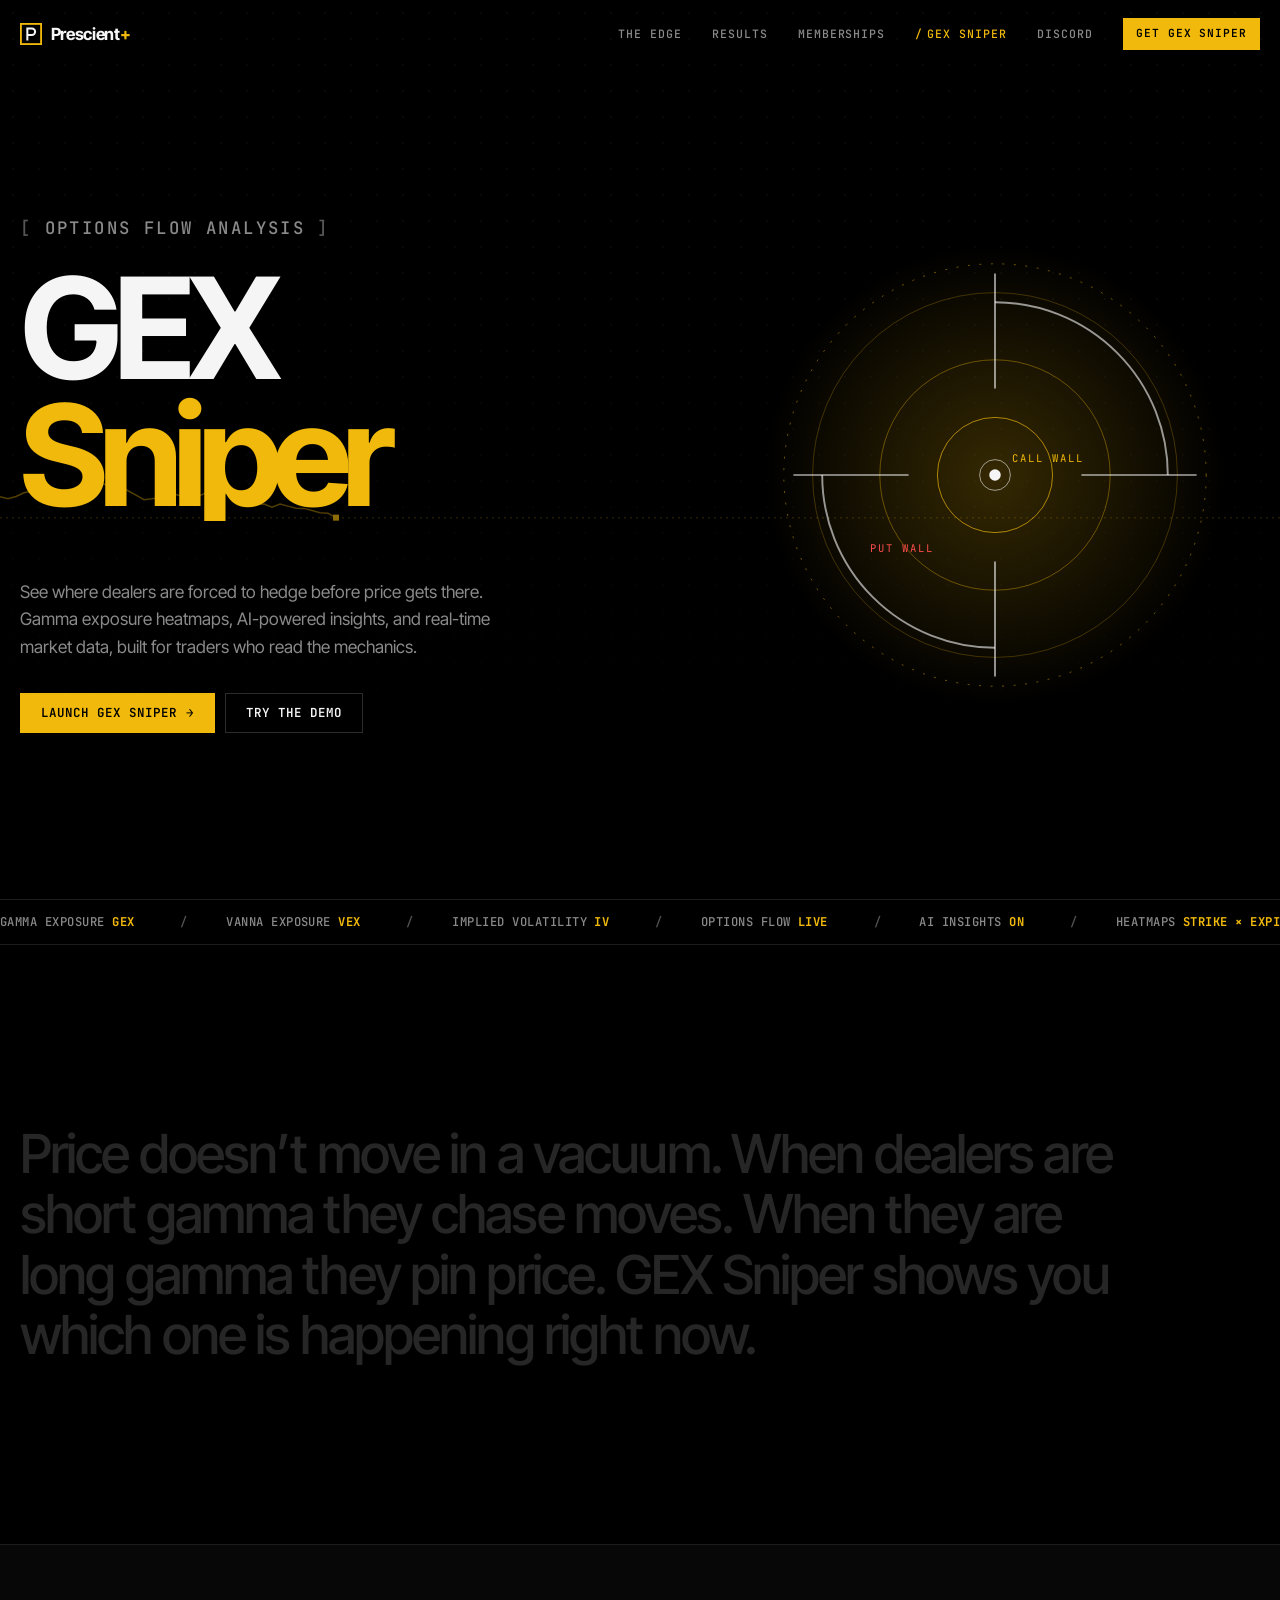
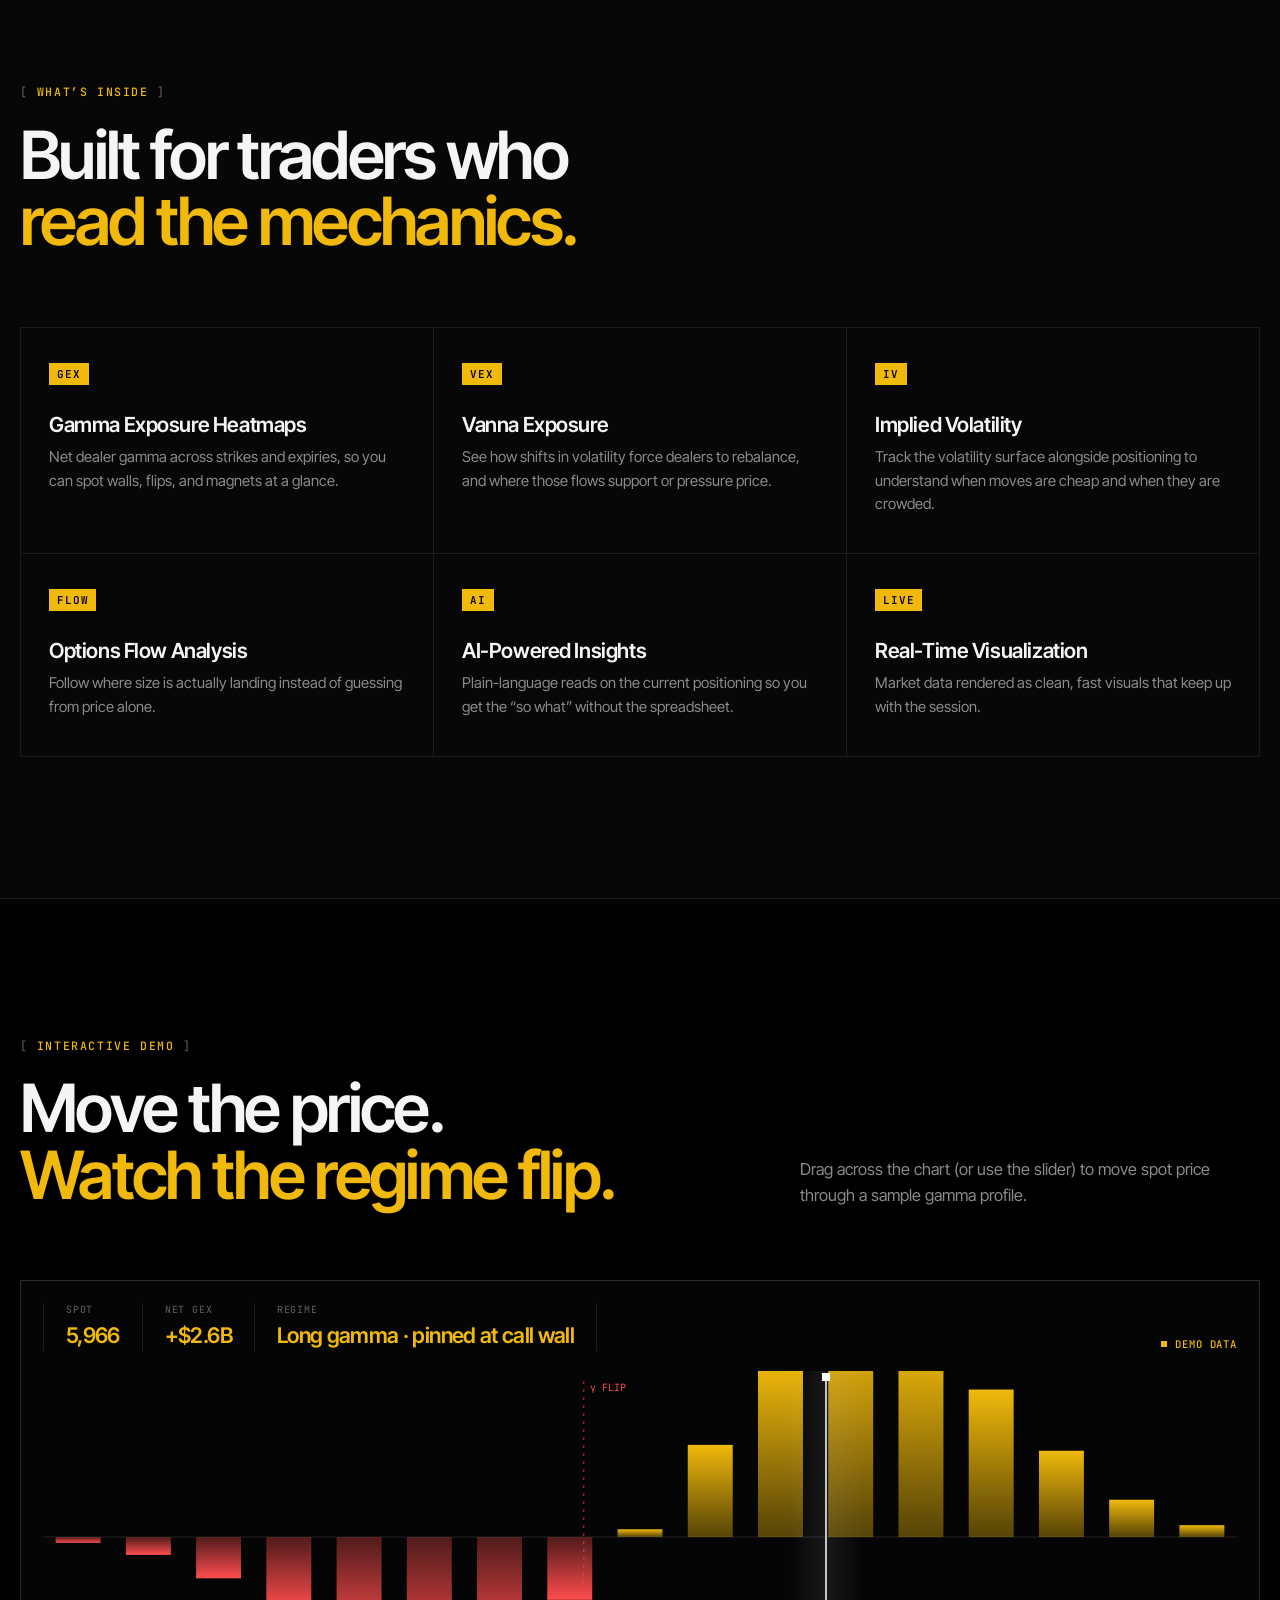
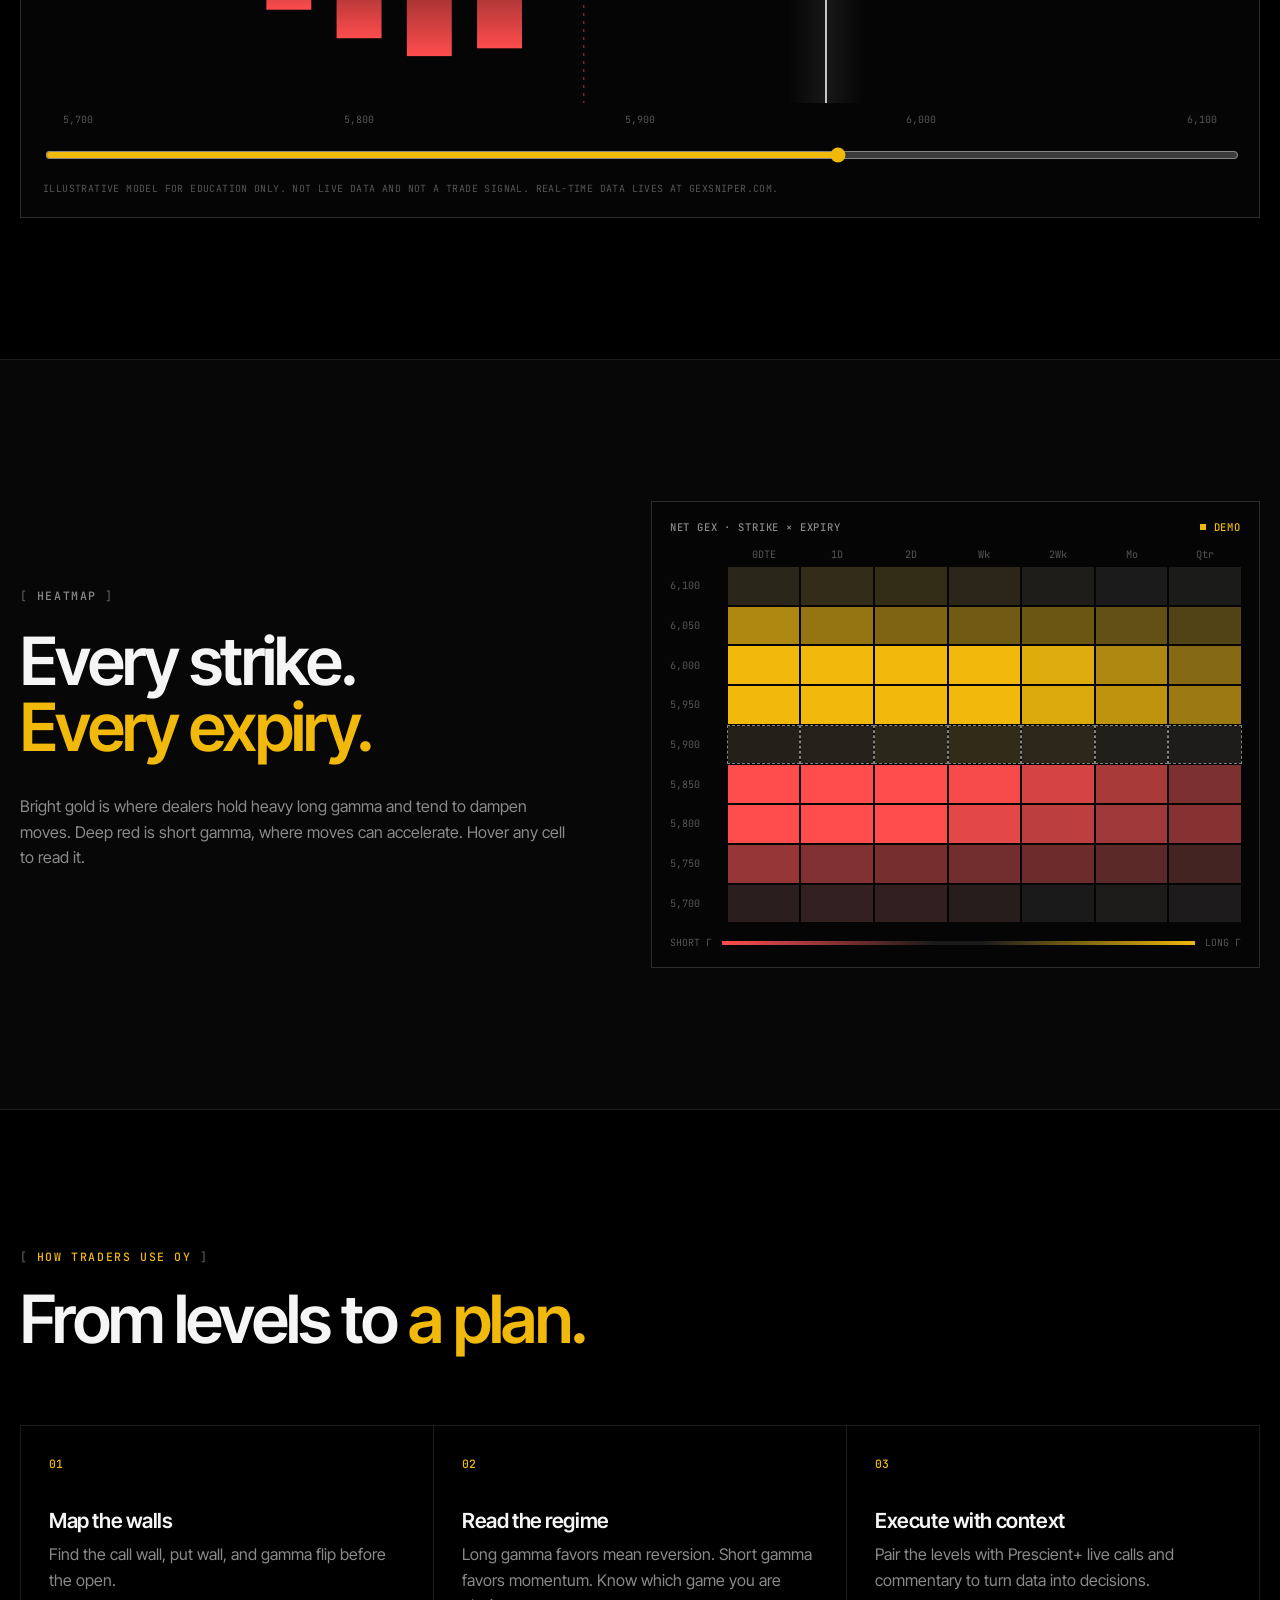
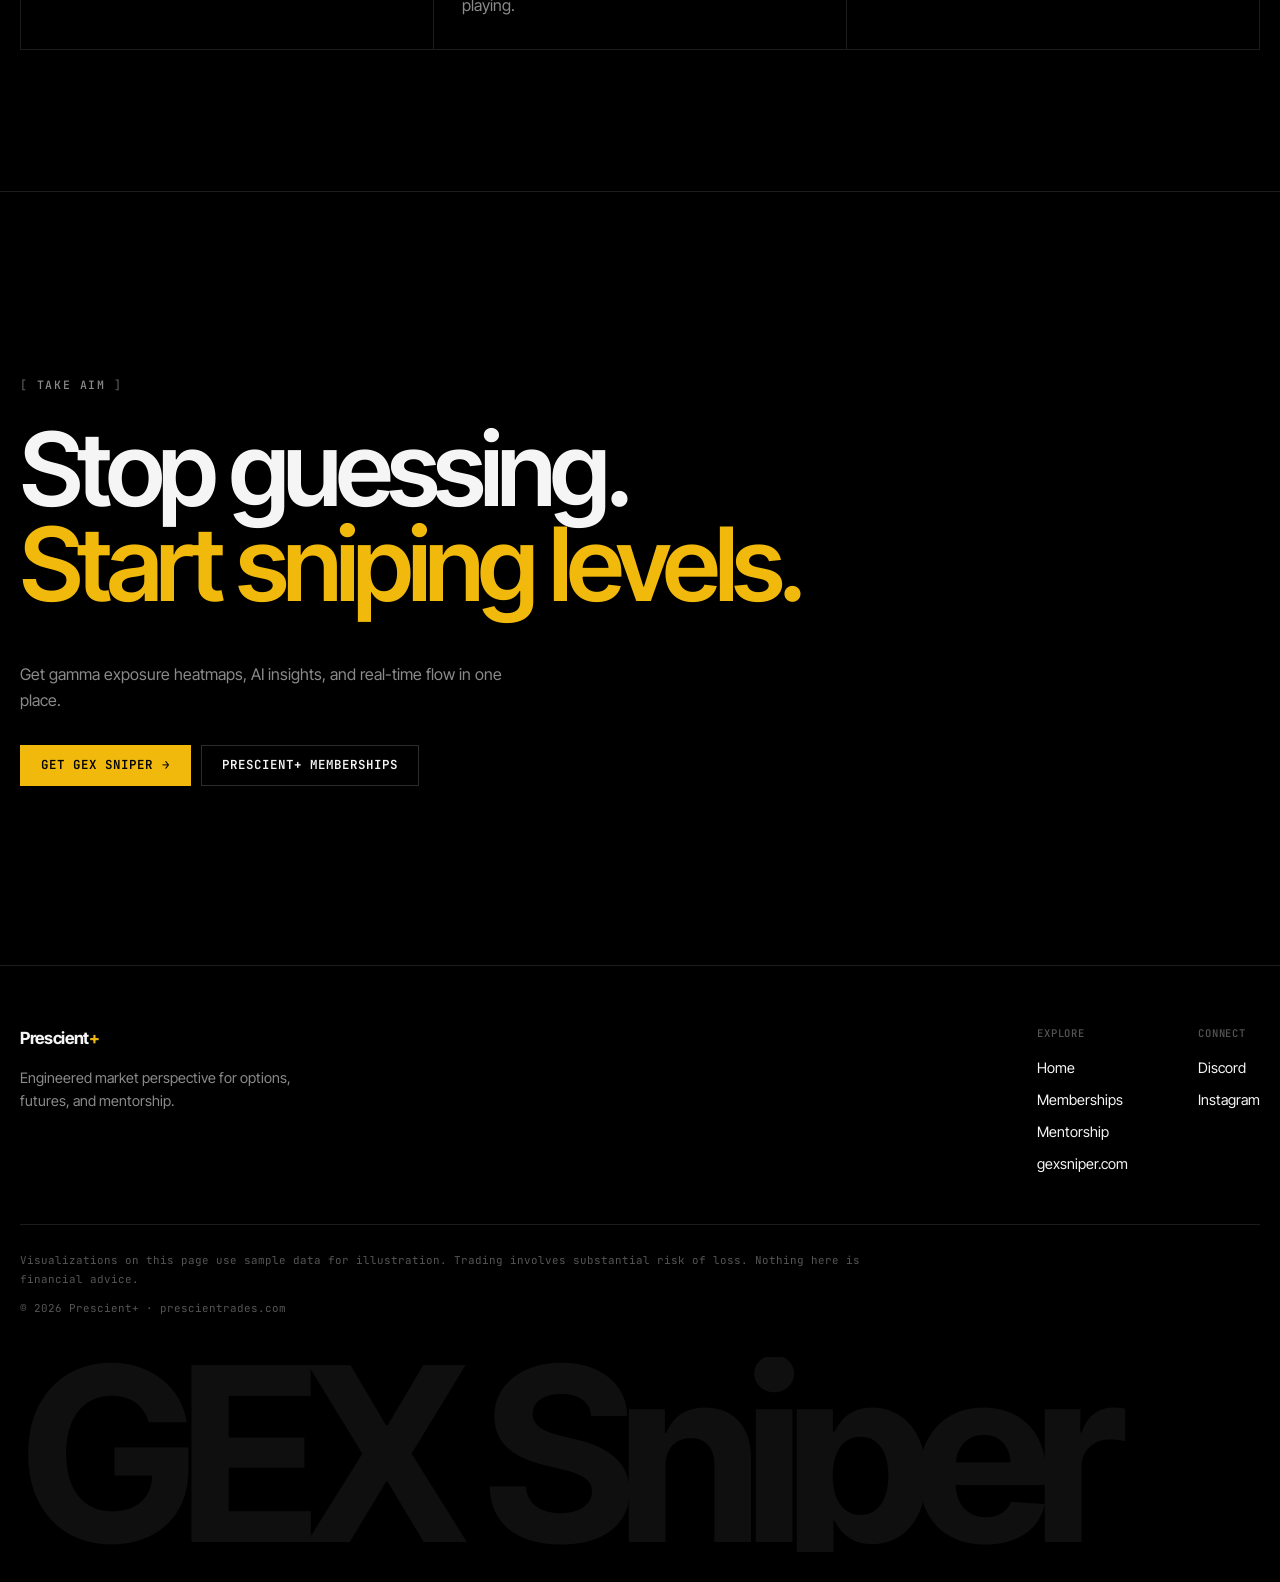
==== commit 7af064b9: "Add photographic background layers with overlay and scroll parallax Co-Authored-By: Claude Opus 5.5 " ====
--- a/gex-sniper.html
+++ b/gex-sniper.html
@@ -43,7 +43,7 @@
   </header>
 
   <main id="top">
-    <section class="gx-hero">
+    <section class="gx-hero has-bg bg-gex">
       <canvas class="hero__canvas" id="heroCanvas" aria-hidden="true"></canvas>
       <div class="hero__vignette" aria-hidden="true"></div>
       <div class="container gx-hero__inner">
--- a/styles.css
+++ b/styles.css
@@ -336,3 +336,25 @@
   .reveal, .hero__fade { opacity: 1; transform: none; }
   .hero__title .line > span { transform: none; }
 }
+
+/* ---------- photographic backgrounds ---------- */
+.has-bg { position: relative; isolation: isolate; }
+.has-bg::before {
+  content: ""; position: absolute; inset: 0; z-index: -2; pointer-events: none;
+  background: var(--bg-img) center / cover no-repeat;
+  opacity: var(--bg-op, .35);
+  transform: translateY(var(--par, 0px)) scale(1.08);
+  will-change: transform;
+}
+.has-bg::after {
+  content: ""; position: absolute; inset: 0; z-index: -1; pointer-events: none;
+  background: linear-gradient(180deg, #000 0%, rgba(0,0,0,.55) 22%, rgba(0,0,0,.55) 78%, #000 100%);
+}
+.hero.has-bg::before { --bg-op: .55; }
+.hero.has-bg::after { background: linear-gradient(90deg, rgba(0,0,0,.92) 0%, rgba(0,0,0,.6) 45%, rgba(0,0,0,.25) 100%), linear-gradient(180deg, rgba(0,0,0,0) 55%, #000 100%); }
+.hero .hero__canvas, .gx-hero .hero__canvas { z-index: 0; }
+.hero__content, .hero__meta { z-index: 2; }
+.bg-hero { --bg-img: url("img/bg-hero.jpg"); }
+.bg-chart { --bg-img: url("img/bg-chart.jpg"); --bg-op: .22; }
+.bg-mentor { --bg-img: url("img/bg-mentor.jpg"); --bg-op: .3; }
+.bg-gex { --bg-img: url("img/bg-gex.jpg"); --bg-op: .4; }
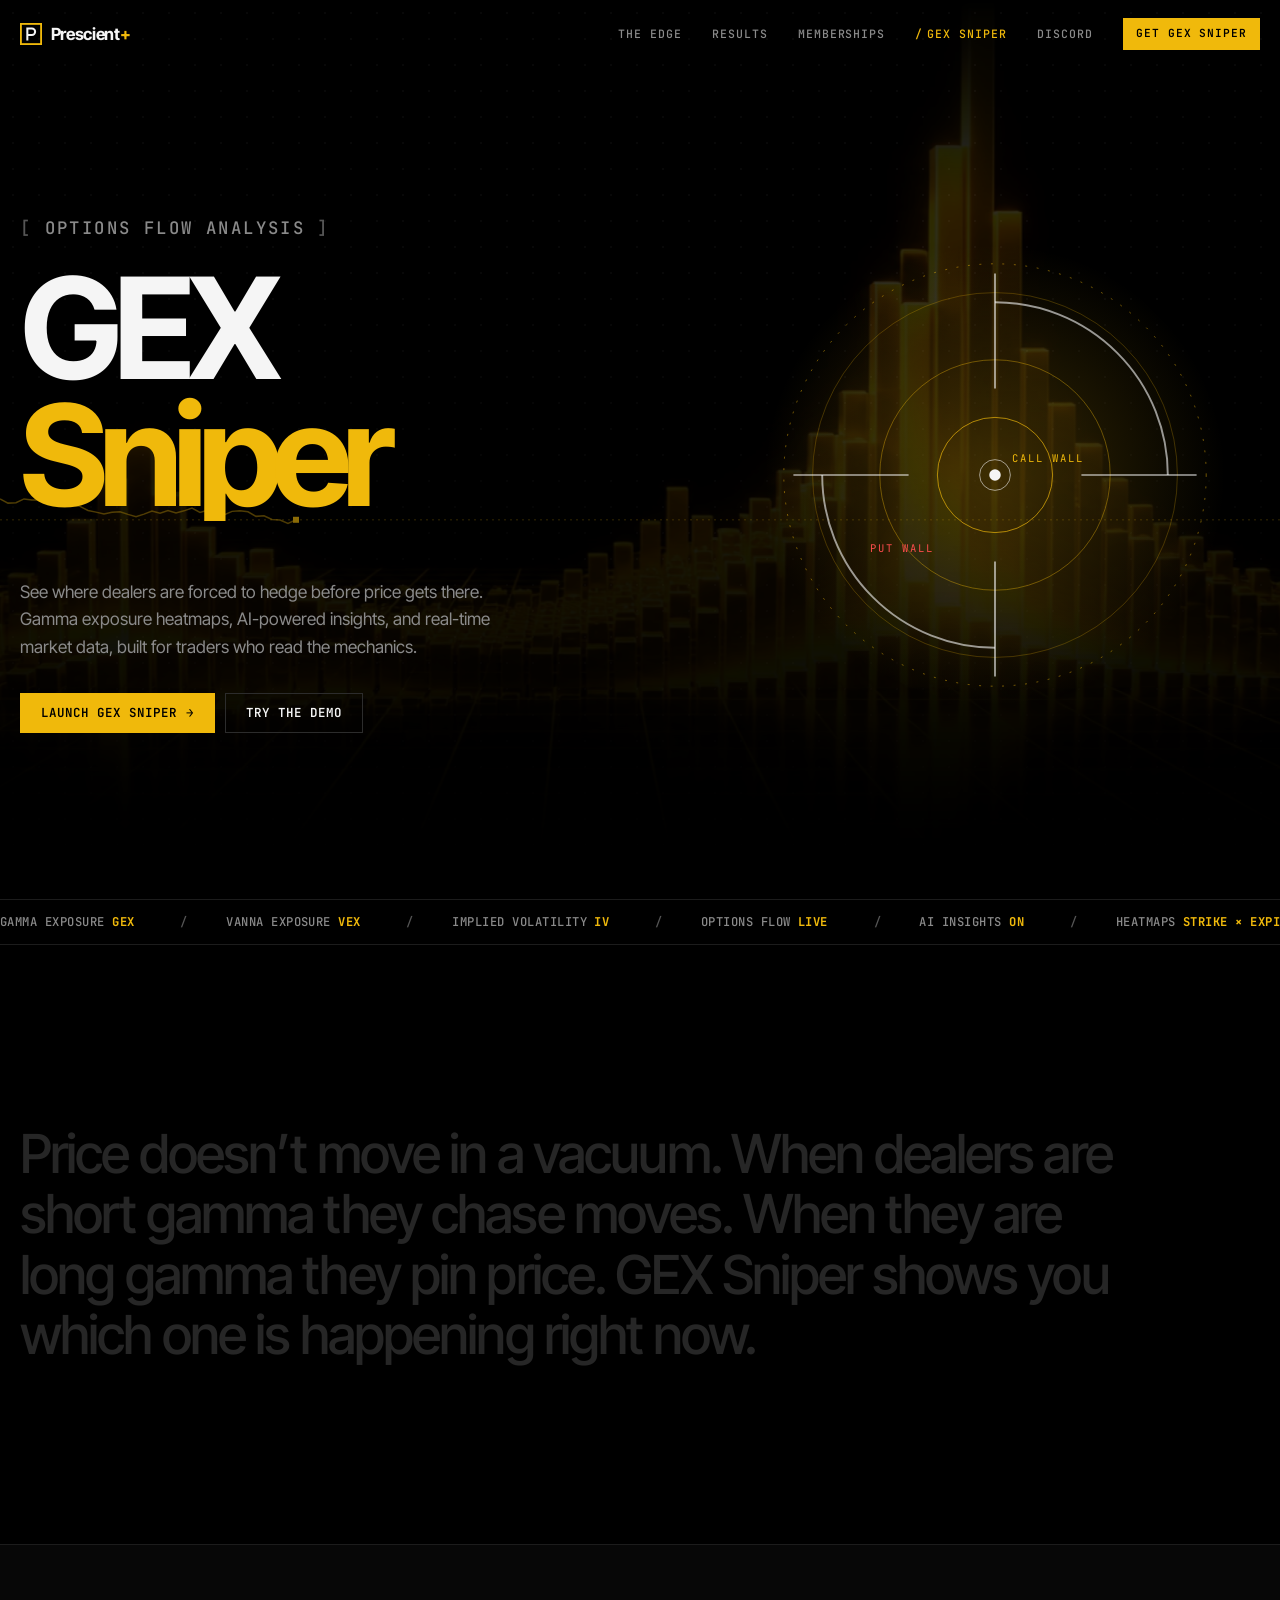
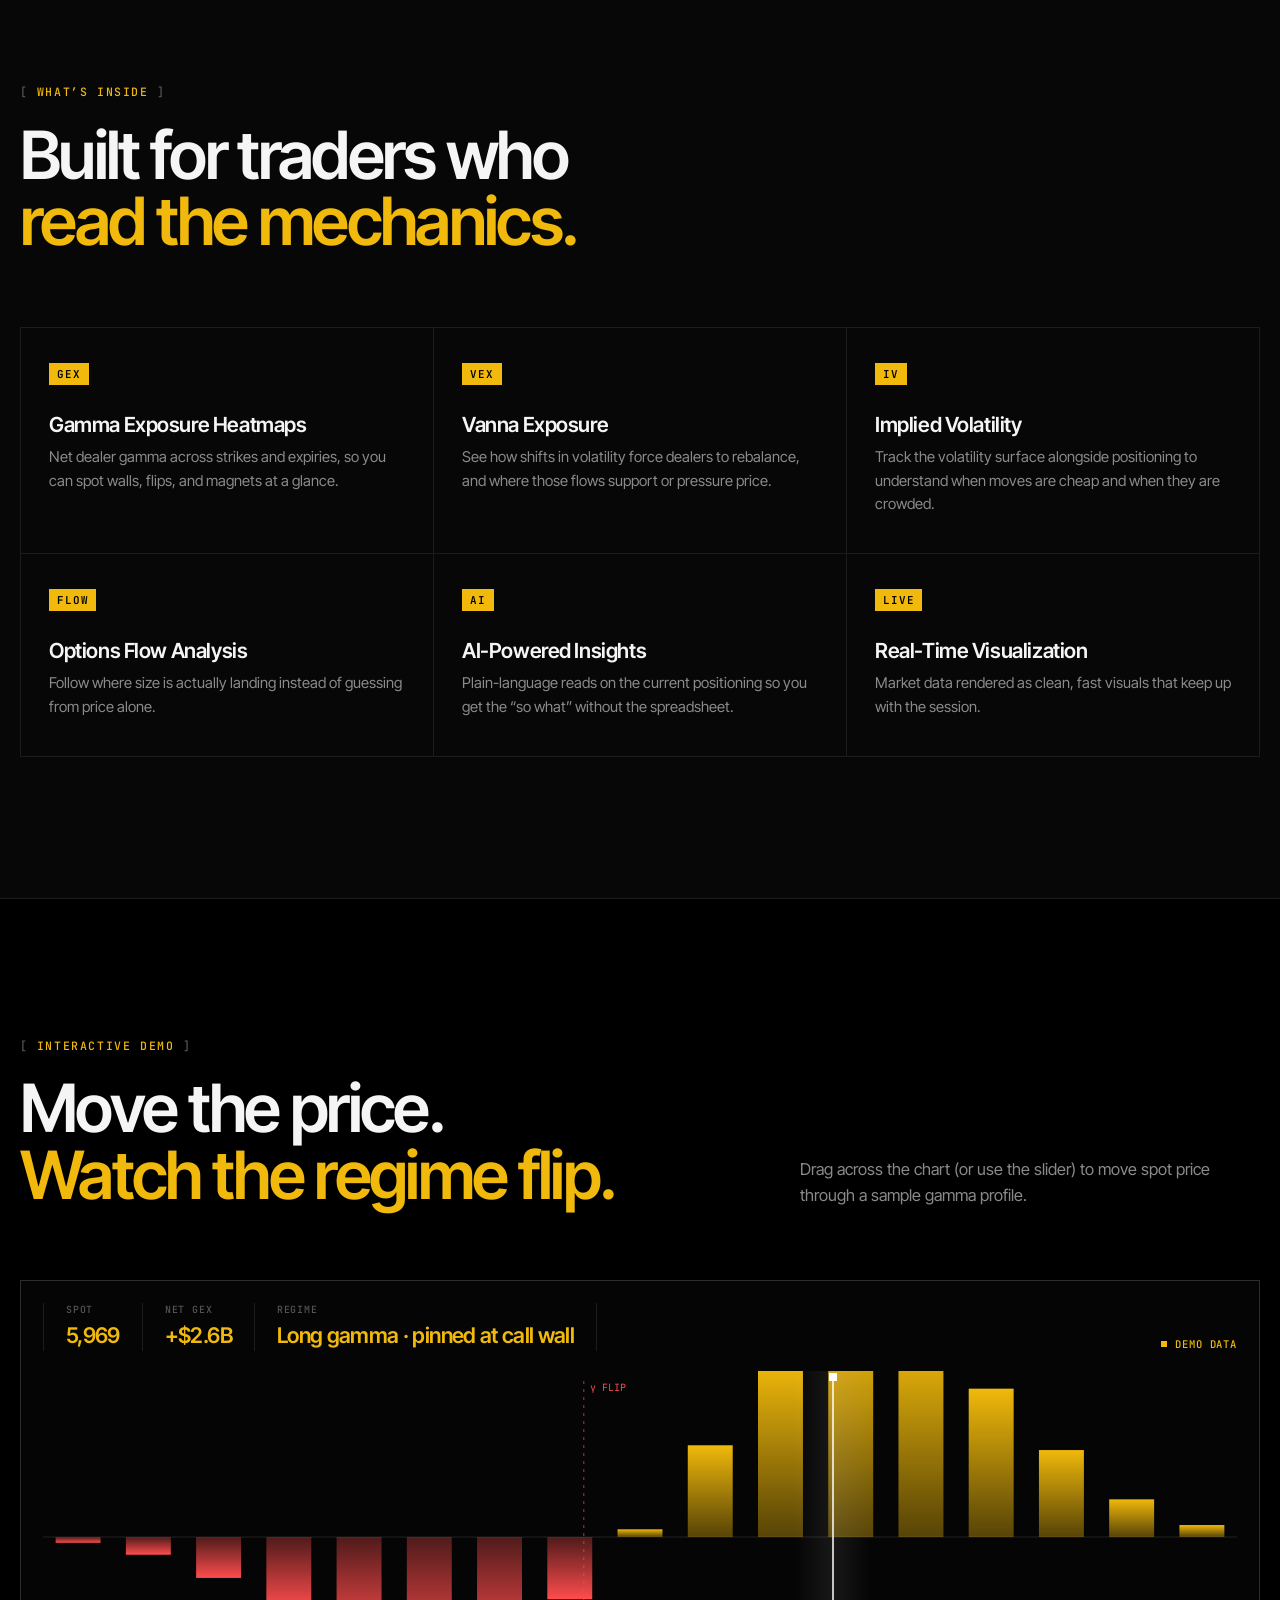
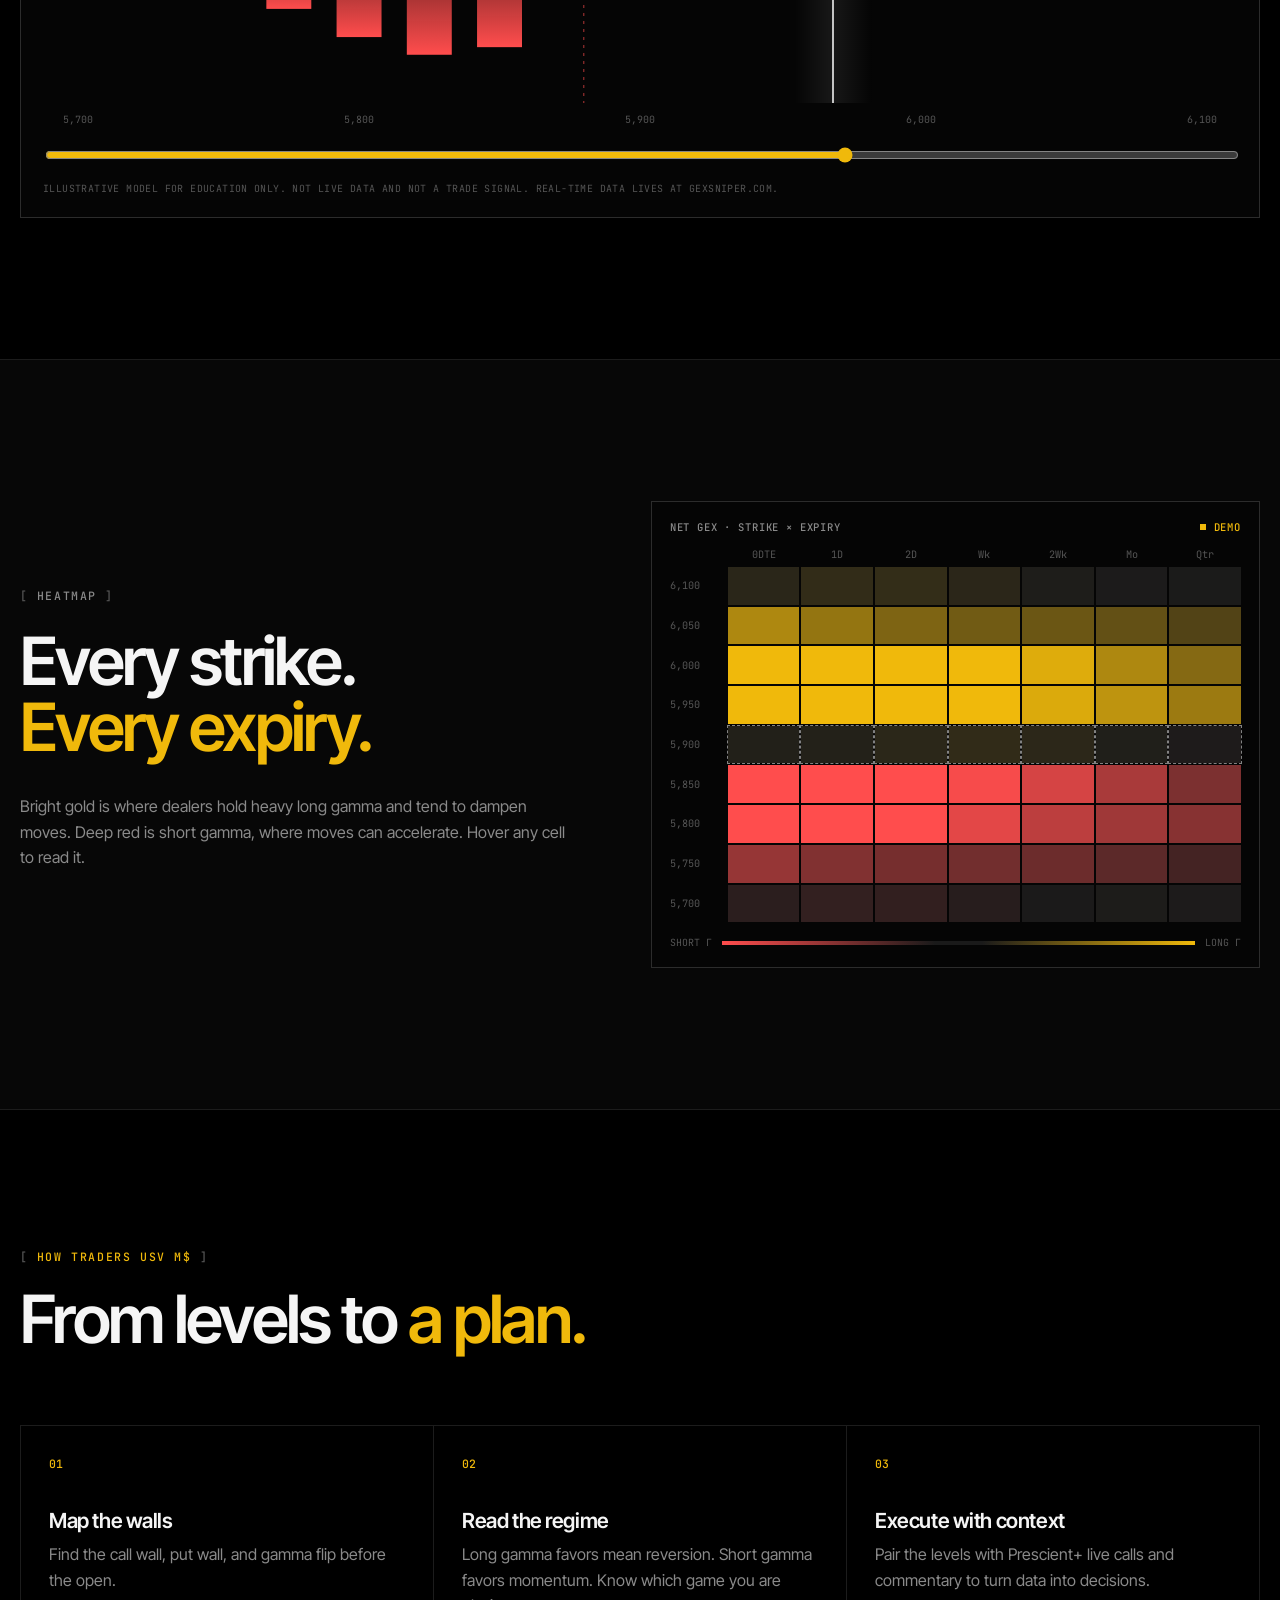
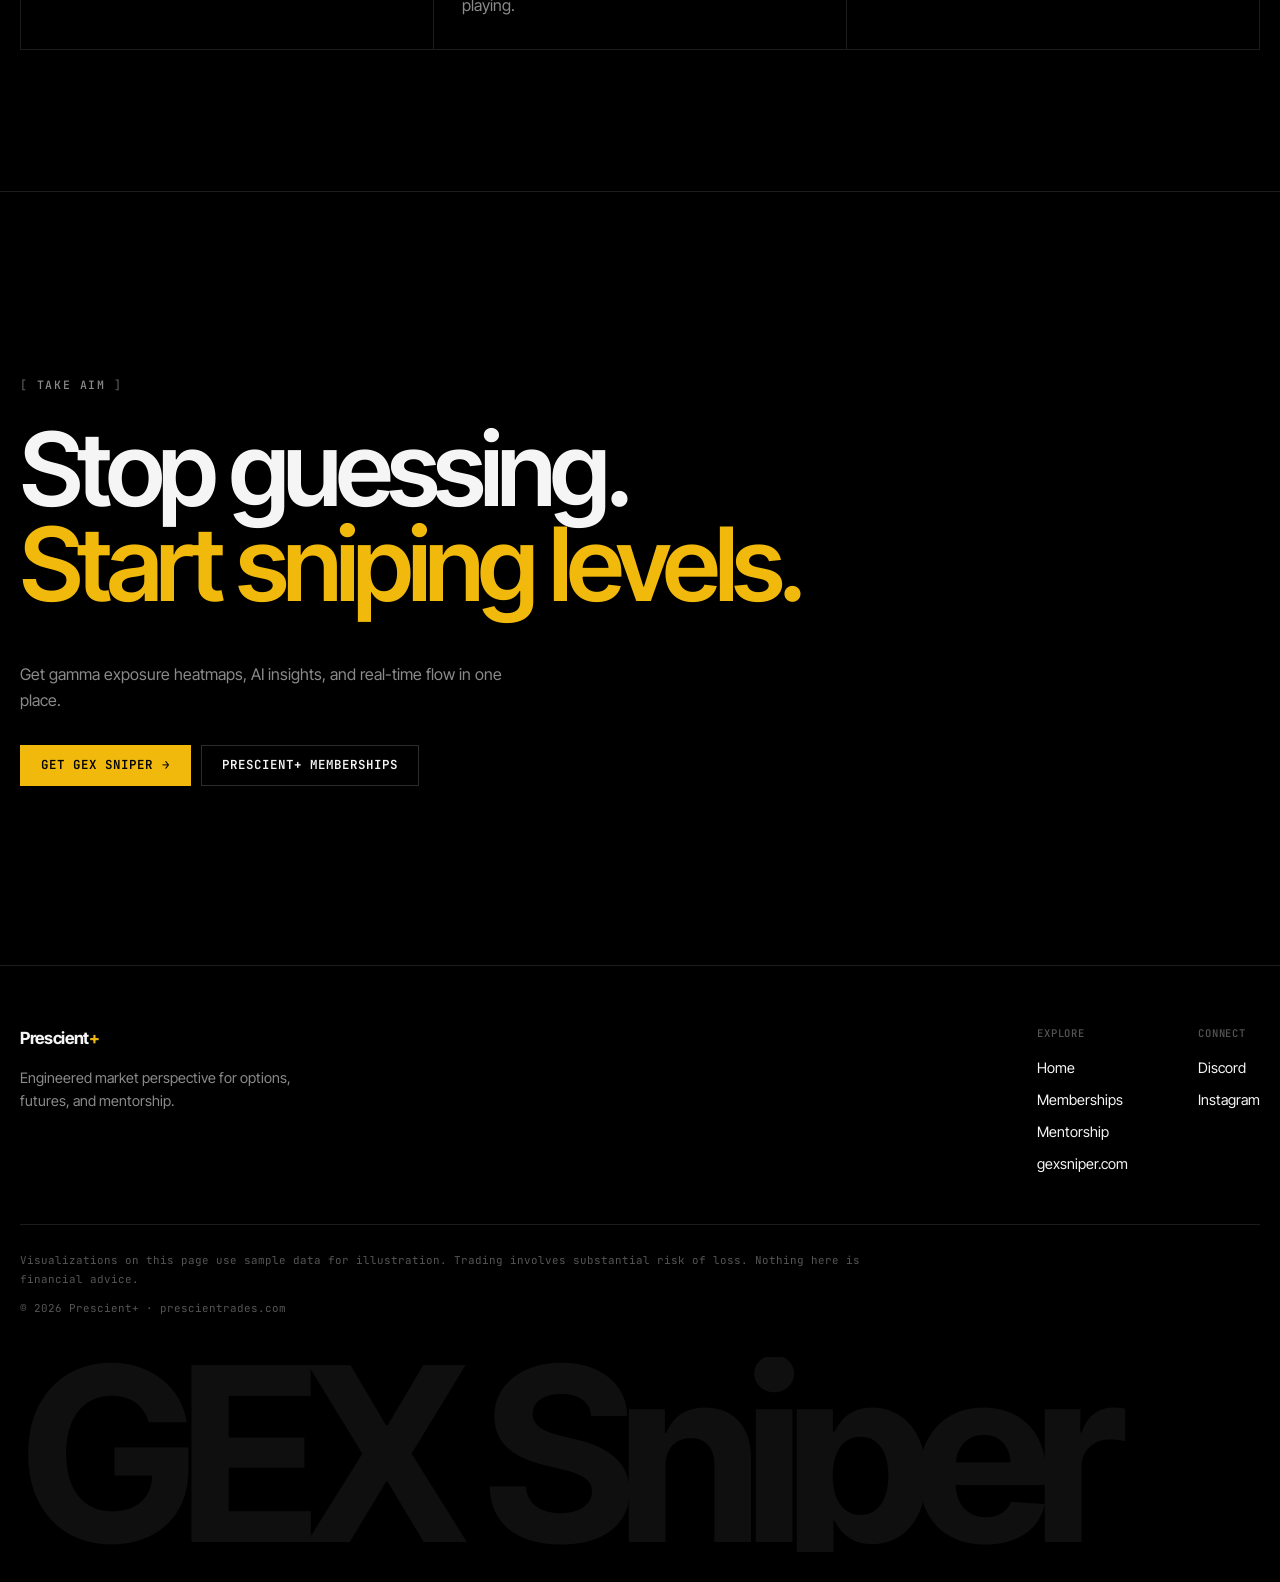
==== commit eef94117: "Replace link preview images with black and gold design New og-home.png (homepage) and og-gex.png (GE" ====
--- a/gex-sniper.html
+++ b/gex-sniper.html
@@ -10,7 +10,14 @@
   <meta property="og:type" content="website" />
   <meta property="og:title" content="GEX Sniper | See Where Dealers Are Forced to Hedge" />
   <meta property="og:description" content="Gamma exposure heatmaps, AI-powered insights, and real-time options flow." />
-  <meta property="og:image" content="https://prescientrades.com/og-image.png" />
+  <meta property="og:url" content="https://prescientrades.com/gex-sniper.html" />
+  <meta property="og:site_name" content="Prescient+" />
+  <meta property="og:image" content="https://prescientrades.com/og-gex.png" />
+  <meta property="og:image:width" content="1200" />
+  <meta property="og:image:height" content="630" />
+  <meta property="og:image:alt" content="GEX Sniper — See where dealers hedge." />
+  <meta name="twitter:card" content="summary_large_image" />
+  <meta name="twitter:image" content="https://prescientrades.com/og-gex.png" />
   <link rel="icon" type="image/svg+xml" href="favicon.svg" />
   <link rel="preconnect" href="https://fonts.googleapis.com" />
   <link rel="preconnect" href="https://fonts.gstatic.com" crossorigin />
--- a/styles.css
+++ b/styles.css
@@ -358,3 +358,33 @@
 .bg-chart { --bg-img: url("img/bg-chart.jpg"); --bg-op: .22; }
 .bg-mentor { --bg-img: url("img/bg-mentor.jpg"); --bg-op: .3; }
 .bg-gex { --bg-img: url("img/bg-gex.jpg"); --bg-op: .4; }
+
+/* ---------- GEX Sniper promo popup ---------- */
+.promo { position: fixed; inset: 0; z-index: 150; display: grid; place-items: center; padding: 16px; }
+.promo[hidden] { display: none; }
+.promo__backdrop { position: absolute; inset: 0; background: rgba(0,0,0,.72); backdrop-filter: blur(4px); opacity: 0; transition: opacity .4s var(--ease); }
+.promo__card { position: relative; width: min(100%, 760px); max-height: calc(100vh - 32px); overflow: auto; display: grid; grid-template-columns: 1fr 1.2fr; background: var(--panel); border: 1px solid var(--line-2); border-top: 2px solid var(--gold); opacity: 0; transform: translateY(24px) scale(.98); transition: opacity .45s var(--ease), transform .45s var(--ease); }
+.promo.is-open .promo__backdrop { opacity: 1; }
+.promo.is-open .promo__card { opacity: 1; transform: none; }
+.promo__media { min-height: 260px; background: linear-gradient(180deg, rgba(0,0,0,.1), rgba(0,0,0,.55)), url("img/bg-gex.jpg") center / cover no-repeat; border-right: 1px solid var(--line); }
+.promo__body { padding: 36px 32px 28px; }
+.promo__body .eyebrow { margin-bottom: 1rem; }
+.promo__title { font-size: clamp(2rem, 4.5vw, 2.8rem); letter-spacing: -.04em; margin-bottom: .35em; }
+.promo__lead { color: var(--muted); }
+.promo__list { list-style: none; margin: 0 0 1.6rem; padding: 0; font: 500 .78rem/1.5 var(--mono); }
+.promo__list li { padding: .45em 0; border-bottom: 1px solid var(--line); }
+.promo__list li::before { content: "→ "; color: var(--gold); }
+.promo__ctas { display: flex; flex-wrap: wrap; gap: 10px; }
+.promo__skip { margin-top: 14px; background: none; border: 0; padding: 4px 0; color: var(--dim); font: 500 .7rem var(--mono); letter-spacing: .08em; text-transform: uppercase; cursor: pointer; }
+.promo__skip:hover { color: var(--text); }
+.promo__close { position: absolute; top: 8px; right: 8px; z-index: 1; width: 40px; height: 40px; display: grid; place-items: center; background: rgba(0,0,0,.6); border: 1px solid var(--line-2); color: var(--text); font-size: 1.4rem; line-height: 1; cursor: pointer; transition: border-color .2s, color .2s; }
+.promo__close:hover { border-color: var(--gold); color: var(--gold); }
+.promo__close:focus { outline: none; }
+.promo__close:focus-visible, .promo .btn:focus-visible, .promo__skip:focus-visible { outline: 1px solid var(--gold); outline-offset: 2px; }
+@media (max-width: 680px) {
+  .promo__card { grid-template-columns: 1fr; }
+  .promo__media { min-height: 150px; border-right: 0; border-bottom: 1px solid var(--line); }
+  .promo__body { padding: 24px 20px 20px; }
+  .promo__ctas .btn { flex: 1 1 100%; }
+}
+@media (prefers-reduced-motion: reduce) { .promo__backdrop, .promo__card { transition: none; } }
